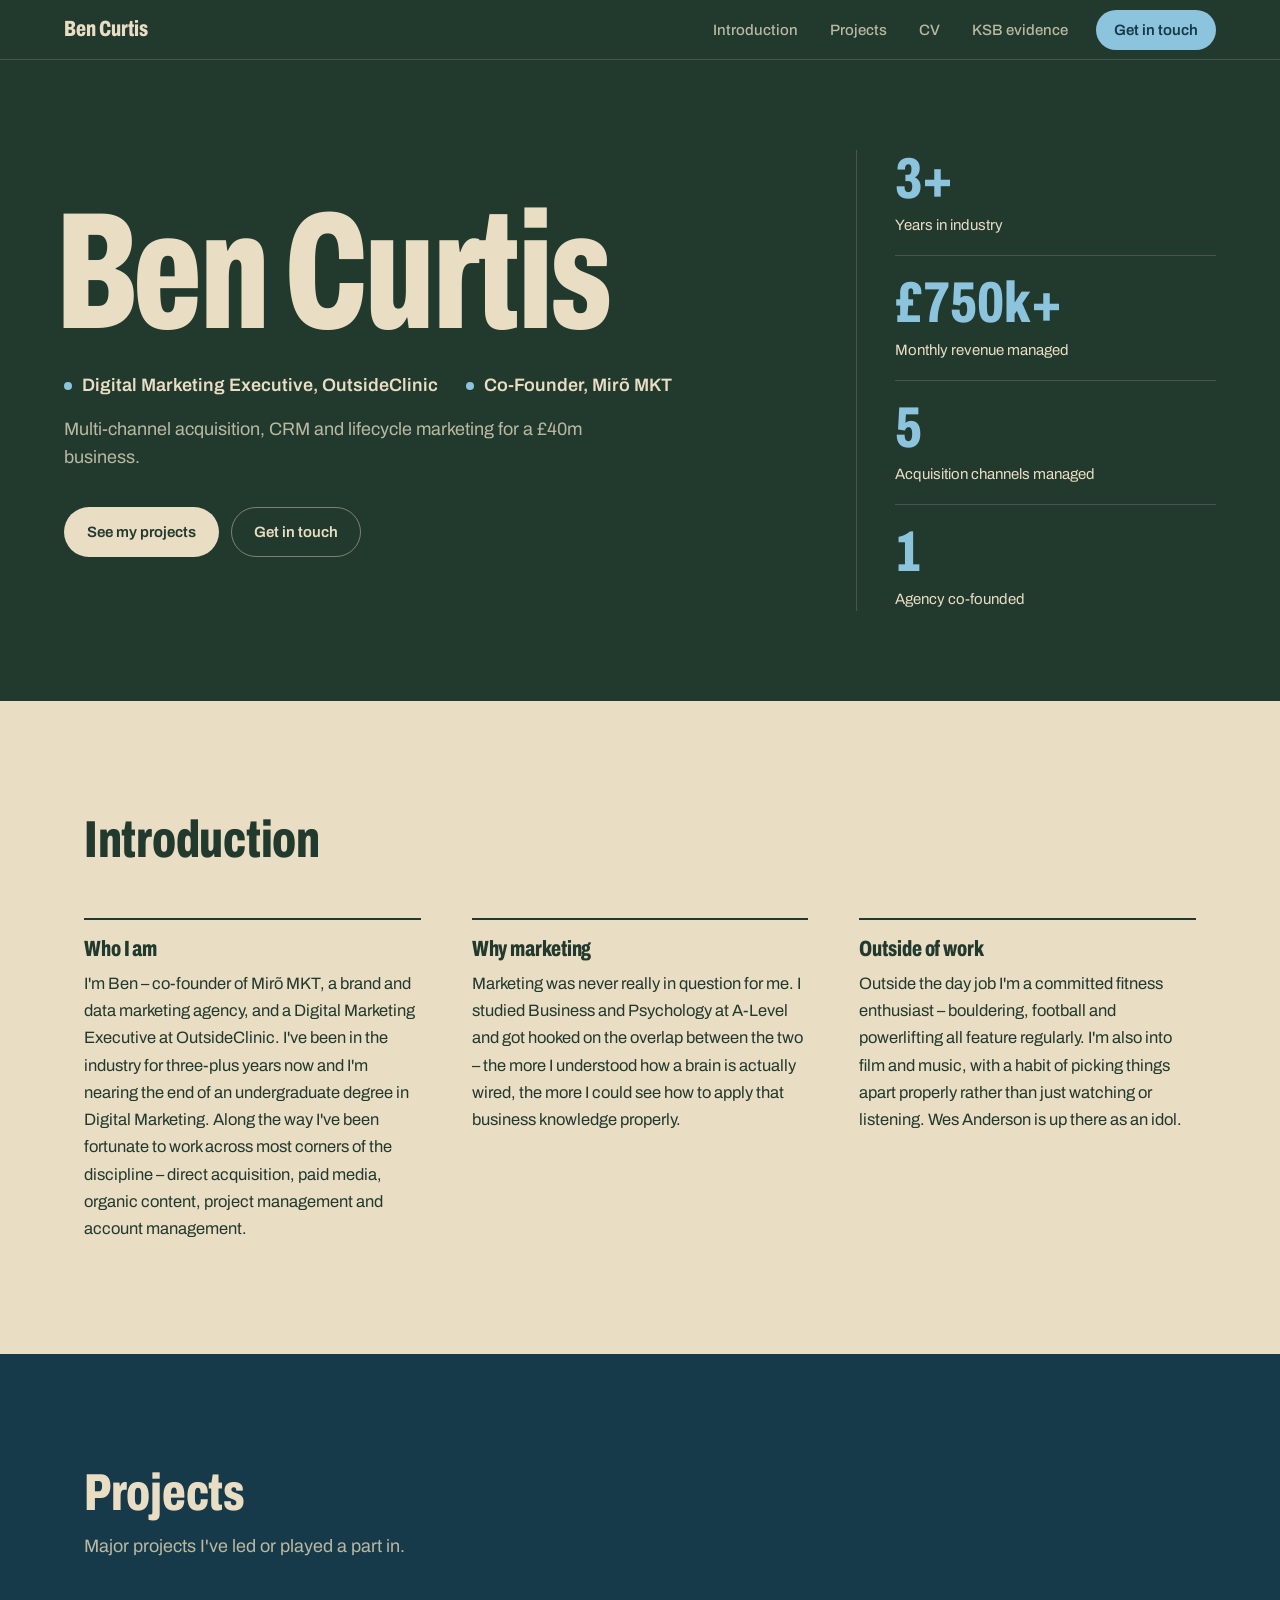
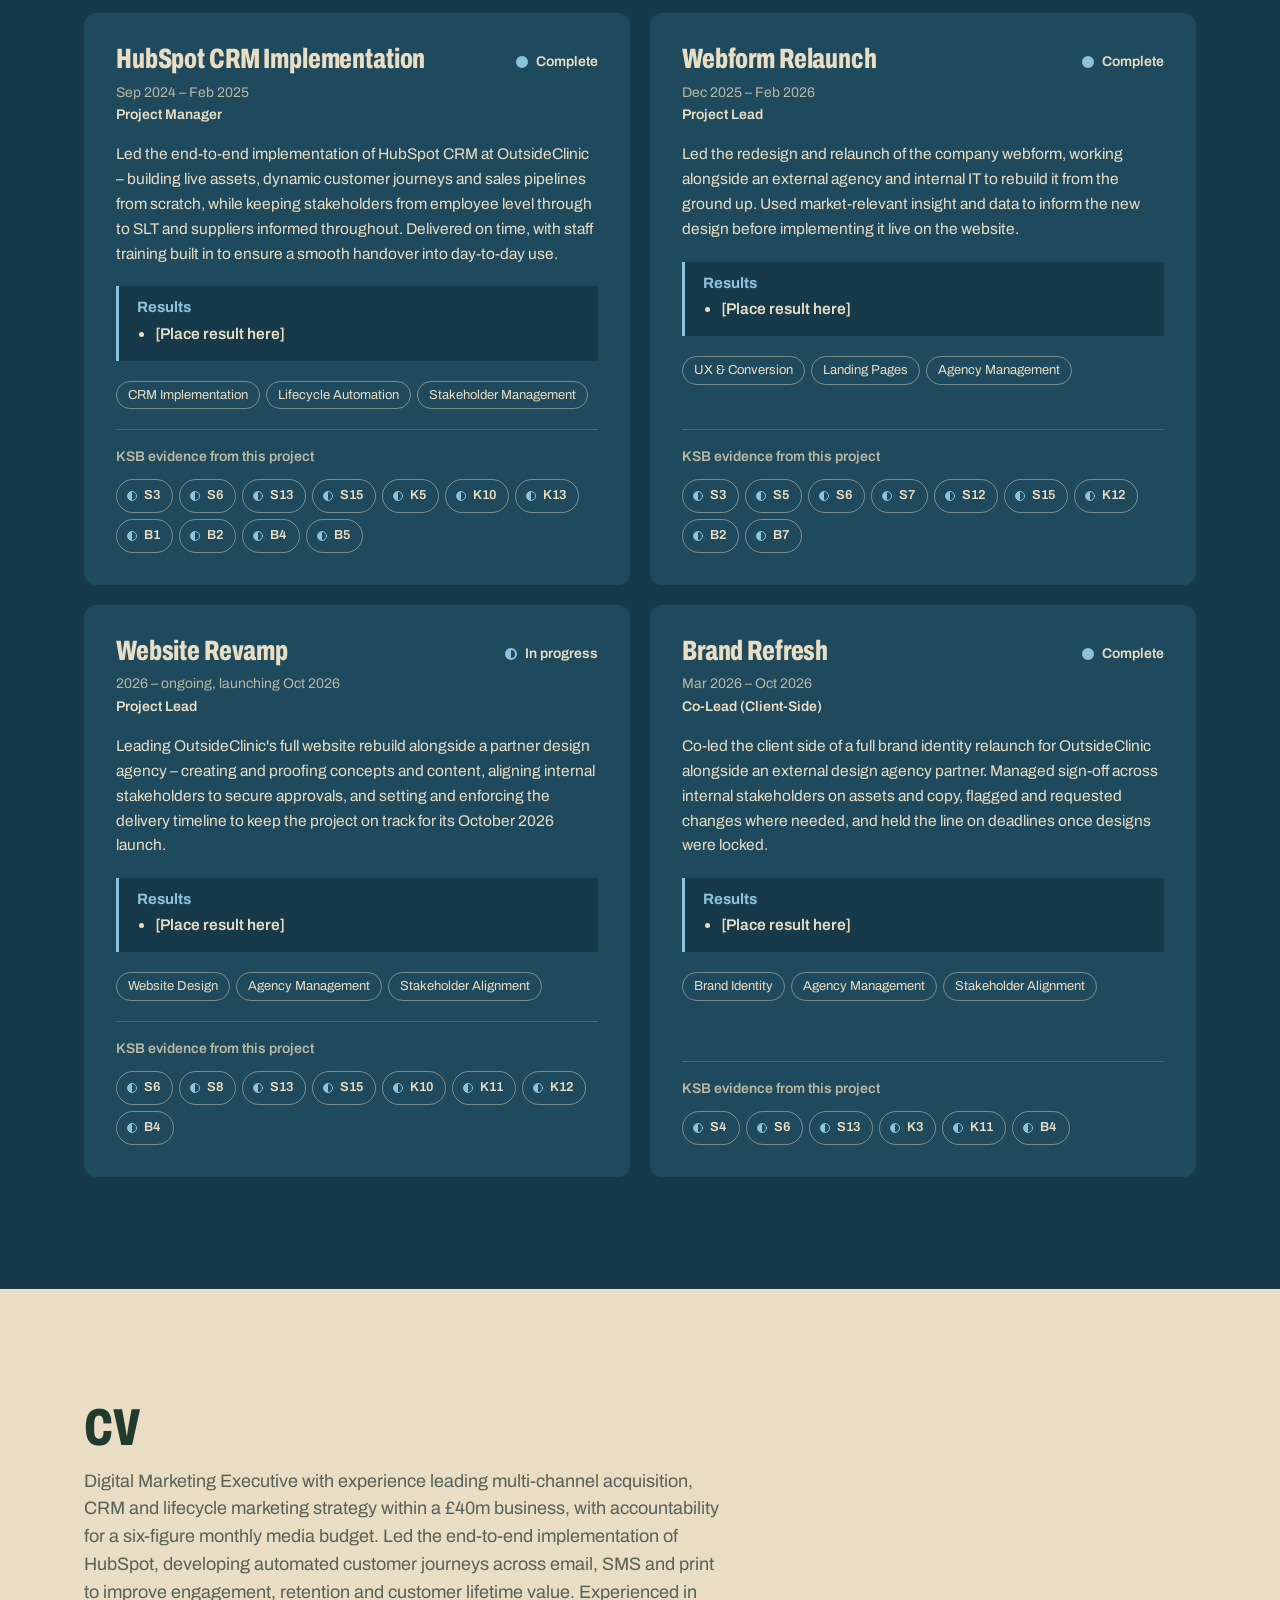
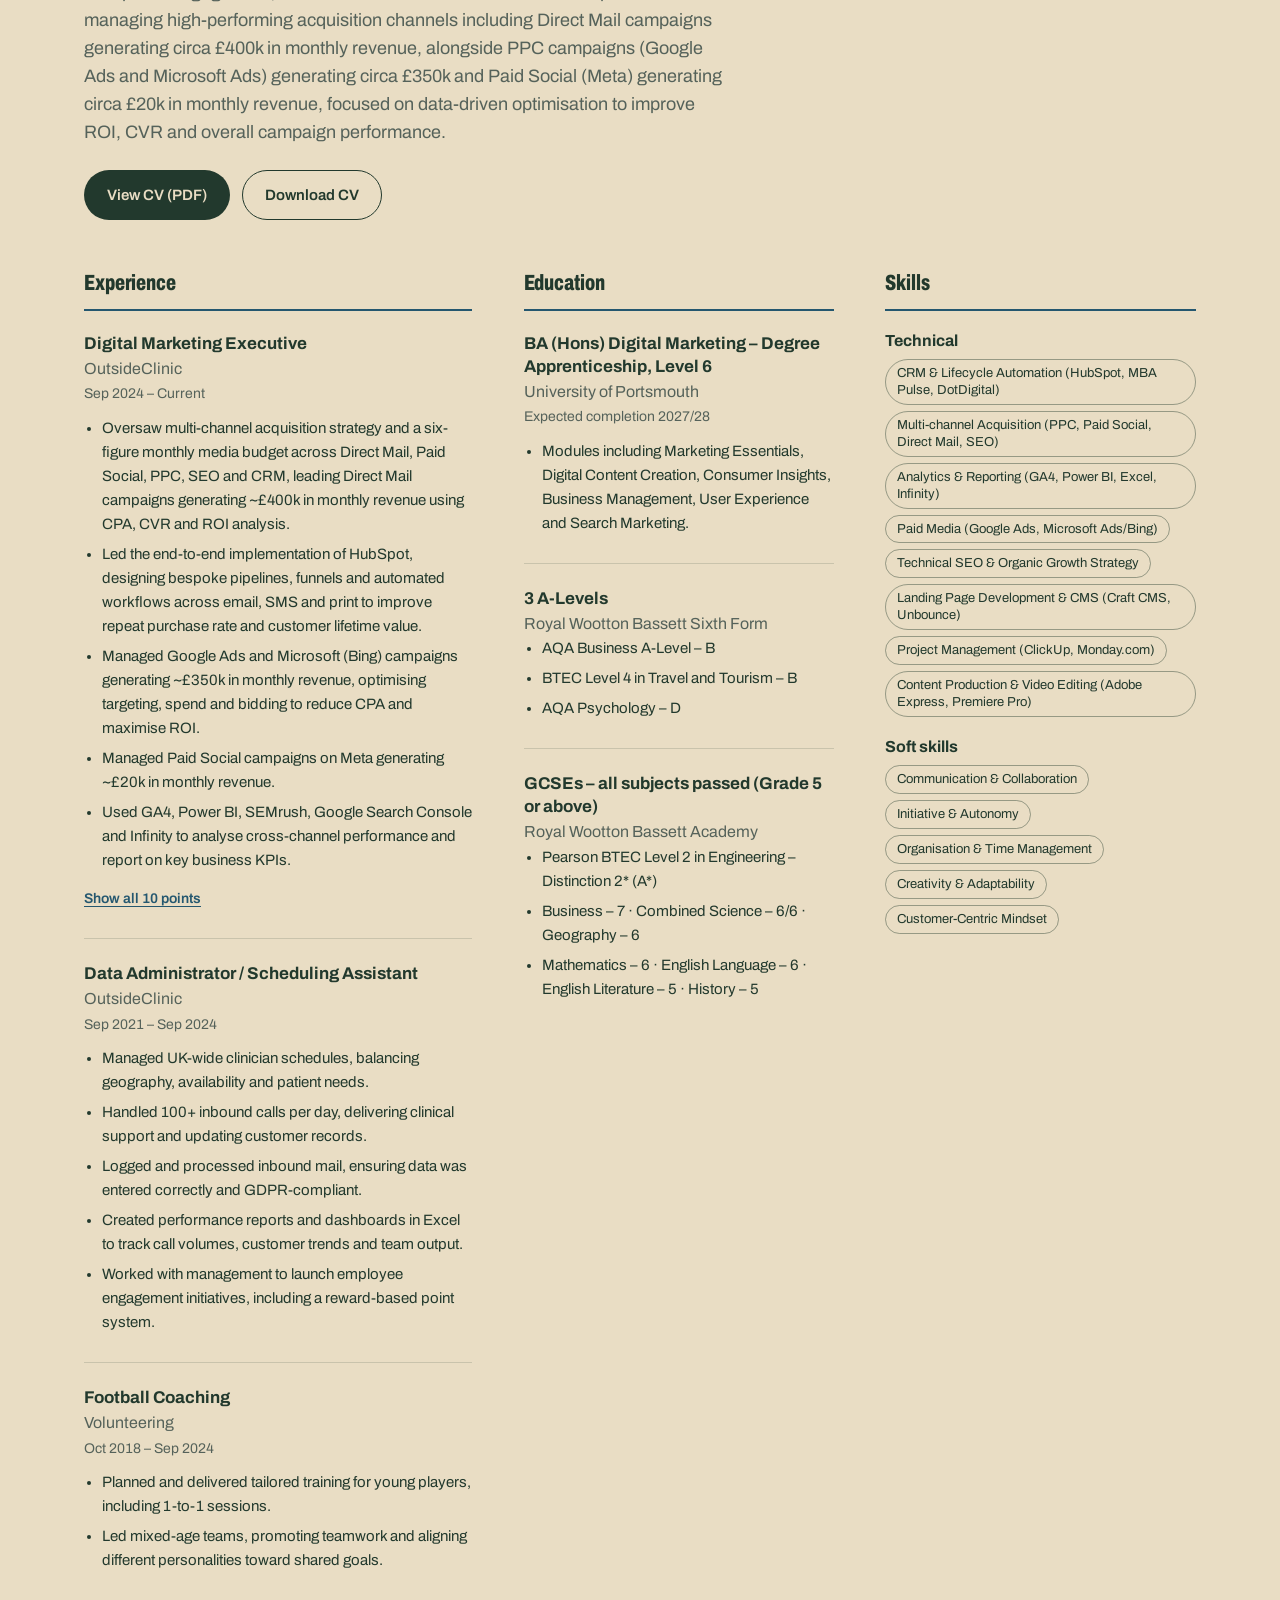
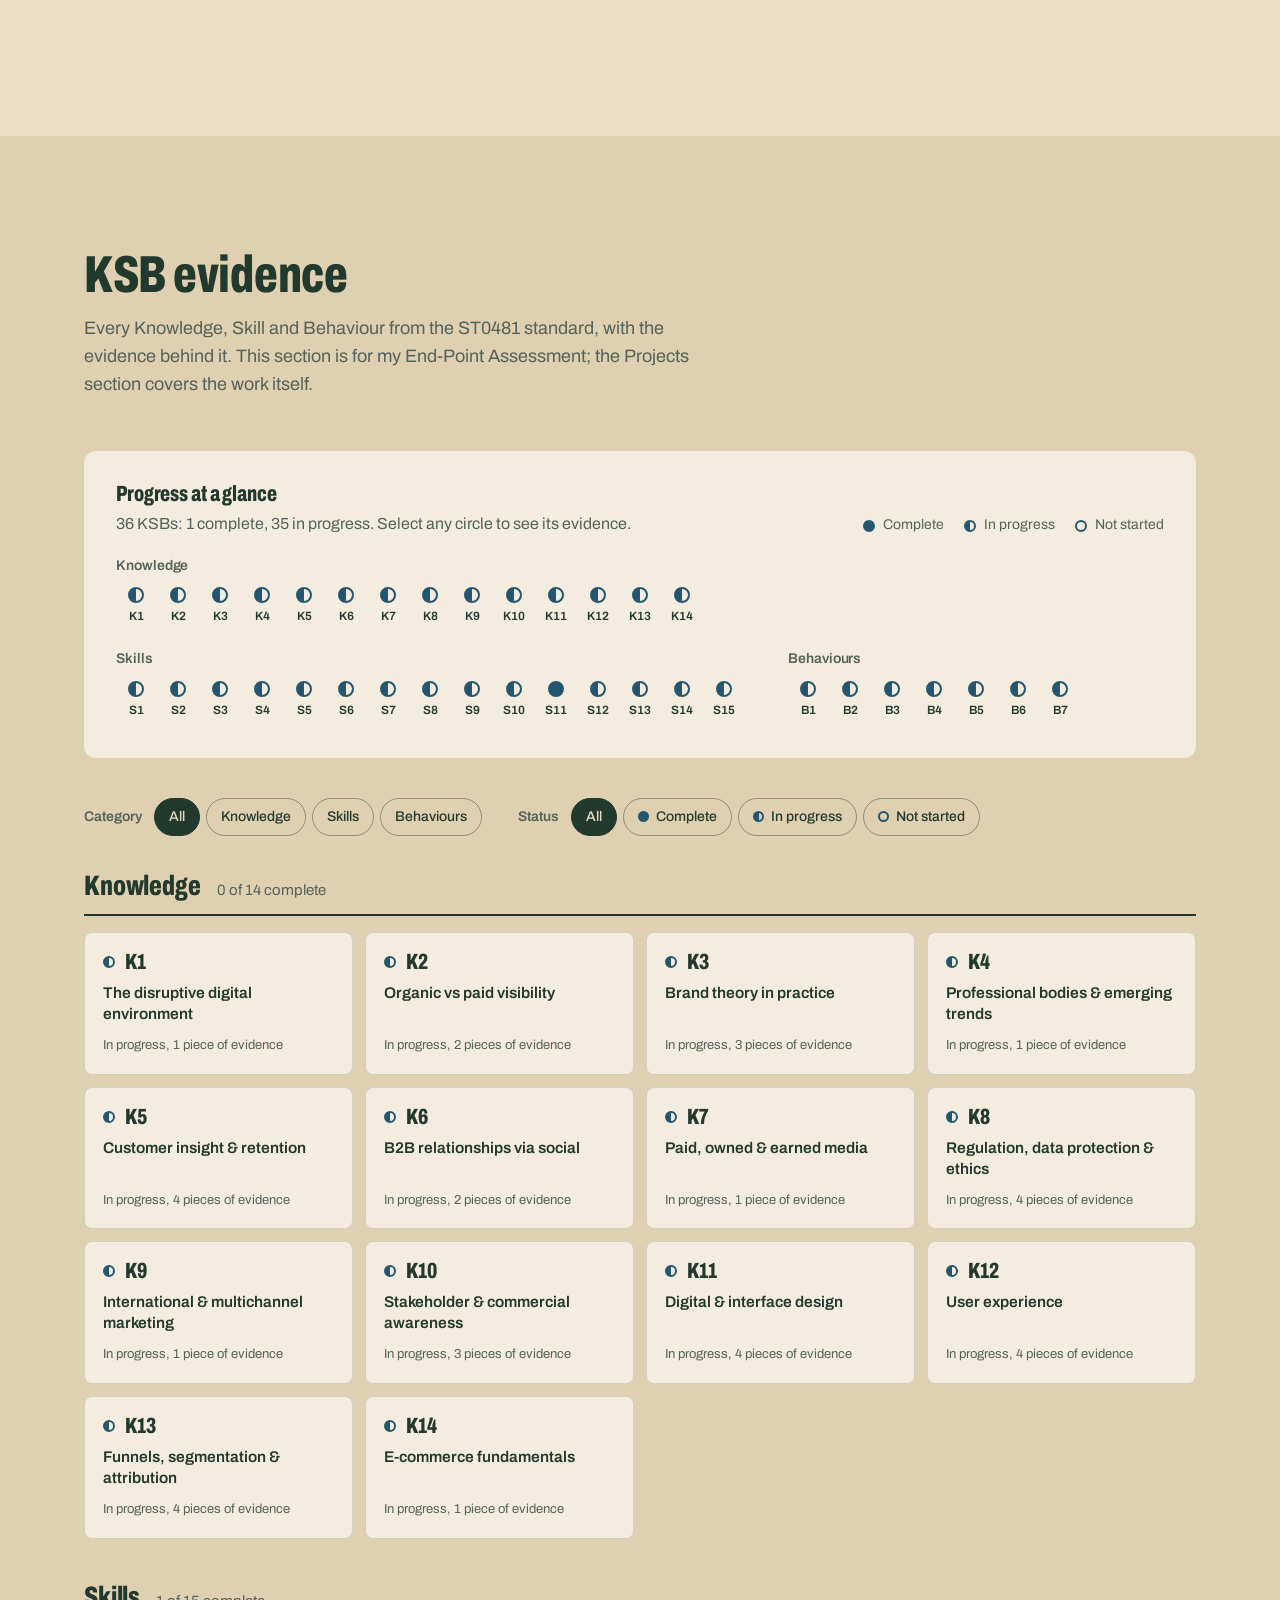
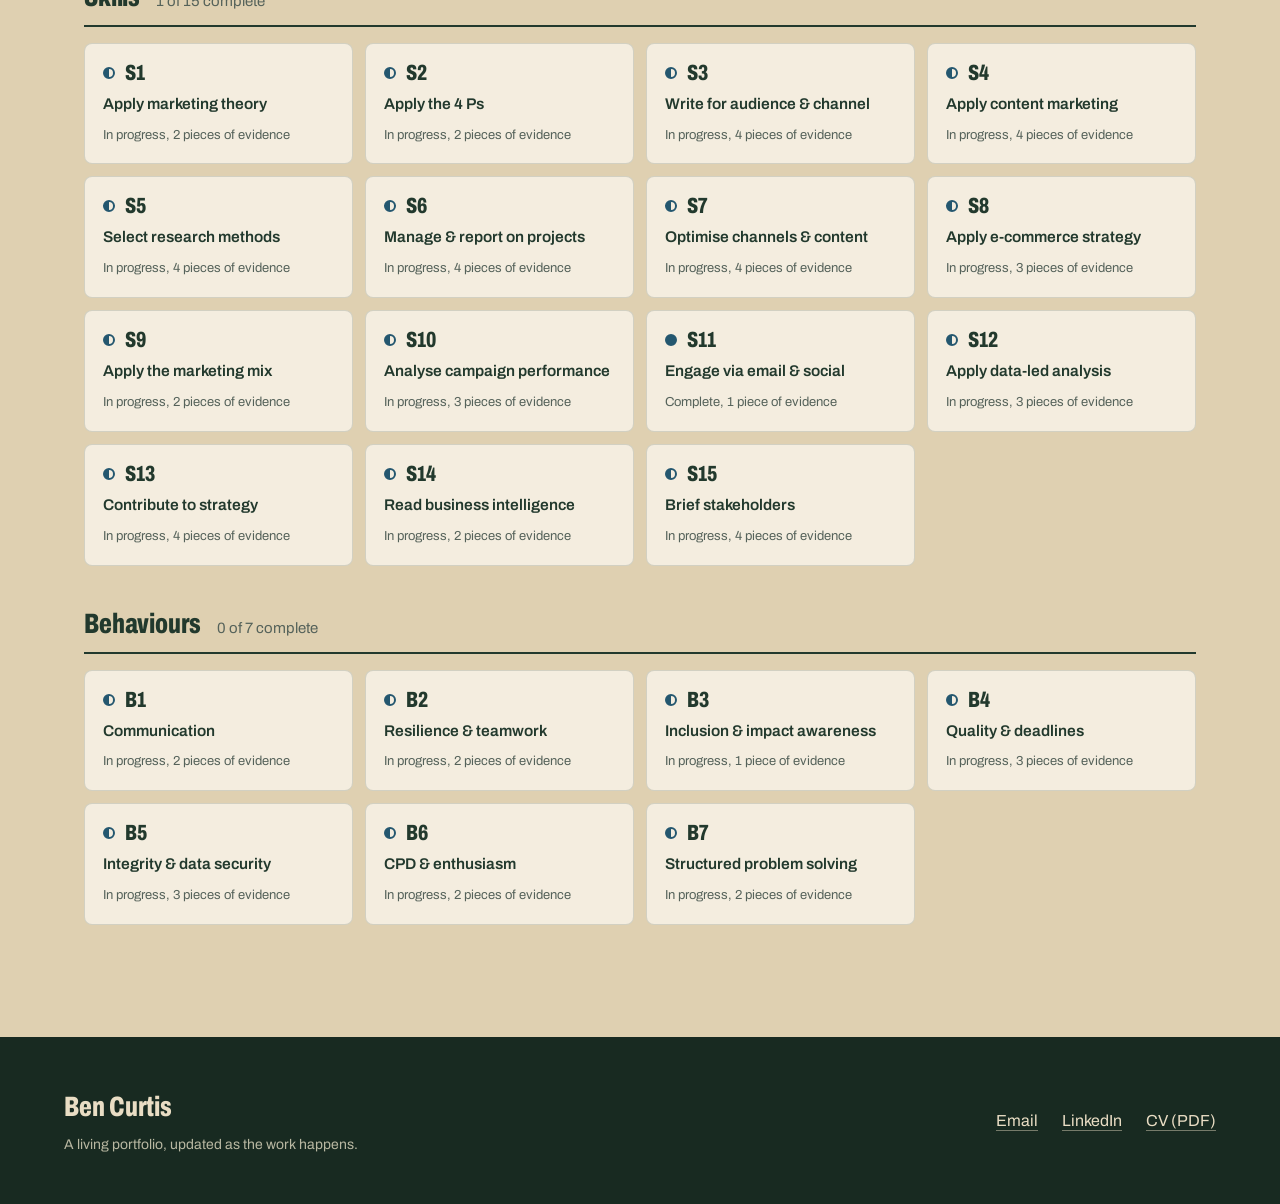
==== index.html @ 40745d15 "Remove profile photo; rebuild hero around the stats - Photo removed from the hero, data.js and the r" ====
<!DOCTYPE html>
<html lang="en">
<head>
<meta charset="UTF-8">
<meta name="viewport" content="width=device-width, initial-scale=1.0">
<title>Ben Curtis – Digital Marketing Executive</title>
<meta name="description" content="Portfolio of Ben Curtis, Digital Marketing Executive at OutsideClinic and co-founder of Mirõ MKT: projects, CV and University KSB evidence.">
<meta name="theme-color" content="#22392D">
<link rel="icon" href="data:image/svg+xml,%3Csvg xmlns='http://www.w3.org/2000/svg' viewBox='0 0 64 64'%3E%3Crect width='64' height='64' rx='14' fill='%2322392D'/%3E%3Ccircle cx='32' cy='32' r='13' fill='%238CC3DD'/%3E%3C/svg%3E">
<!-- Link previews (LinkedIn, Slack, WhatsApp, email). These are read
     without running JavaScript, so they must be written out here.
     If the site moves to a custom domain, update the two URLs below. -->
<meta property="og:type" content="website">
<meta property="og:title" content="Ben Curtis – Digital Marketing Executive">
<meta property="og:description" content="Multi-channel acquisition, CRM and lifecycle marketing. Projects, CV and University KSB evidence.">
<meta property="og:url" content="https://bencurtis-miro.github.io/portfolio/">
<meta property="og:image" content="https://bencurtis-miro.github.io/portfolio/og-image.jpg">
<meta property="og:image:width" content="1200">
<meta property="og:image:height" content="630">
<meta property="og:image:alt" content="Ben Curtis – Digital Marketing Executive. £750k+ monthly revenue managed, 5 channels managed, 1 agency co-founded.">
<meta name="twitter:card" content="summary_large_image">
<link rel="preconnect" href="https://fonts.googleapis.com">
<link rel="preconnect" href="https://fonts.gstatic.com" crossorigin>
<link href="https://fonts.googleapis.com/css2?family=Archivo:ital,wdth,wght@0,62..125,400..800;1,62..125,400..800&display=swap" rel="stylesheet">
<link rel="stylesheet" href="styles.css?v=20261030c">
</head>
<body>

<a class="skip-link" href="#about">Skip to content</a>

<header class="topbar" id="topbar">
  <a class="topbar-name" href="#top" id="topbarName">Ben Curtis</a>
  <button class="nav-toggle" id="navToggle" aria-label="Open menu" aria-expanded="false" aria-controls="siteNav">
    <span></span><span></span>
  </button>
  <nav class="site-nav" id="siteNav" aria-label="Sections">
    <a href="#about" class="nav-link" data-section="about">Introduction</a>
    <a href="#work" class="nav-link" data-section="work">Projects</a>
    <a href="#cv" class="nav-link" data-section="cv">CV</a>
    <a href="#evidence" class="nav-link" data-section="evidence">KSB evidence</a>
    <a href="contact.html" class="nav-cta">Get in touch</a>
  </nav>
</header>

<main id="top">

  <!-- ============ HERO ============ -->
  <section class="cover" id="brief">
    <div class="cover-grid">
      <div class="cover-main">
        <h1 class="cover-name" id="coverName">Ben Curtis</h1>
        <p class="cover-roles" id="coverRoles"></p>
        <p class="cover-headline" id="coverHeadline"></p>
        <div class="cover-actions">
          <a href="#work" class="btn btn-light">See my projects</a>
          <a href="contact.html" class="btn btn-ghost">Get in touch</a>
        </div>
      </div>
      <ul class="stat-list" id="statStrip" aria-label="Career in numbers"></ul>
    </div>
  </section>

  <!-- ============ INTRODUCTION ============ -->
  <section class="section" id="about">
    <div class="section-inner">
      <header class="section-head">
        <h2>Introduction</h2>
      </header>
      <div class="about-copy" id="aboutCopy"></div>
    </div>
  </section>

  <!-- ============ PROJECTS ============ -->
  <section class="section section-lake" id="work">
    <div class="section-inner">
      <header class="section-head">
        <h2>Projects</h2>
        <p class="section-lede">Major projects I've led or played a part in.</p>
      </header>
      <div class="project-grid" id="projectGrid"></div>
    </div>
  </section>

  <!-- ============ CV ============ -->
  <section class="section" id="cv">
    <div class="section-inner">
      <header class="section-head">
        <h2>CV</h2>
        <p class="section-lede" id="cvSummary"></p>
        <div class="cv-actions" id="cvActions" hidden>
          <a href="#" id="cvView" class="btn btn-dark" target="_blank" rel="noopener">View CV (PDF)</a>
          <a href="#" id="cvDownload" class="btn btn-outline" download="Ben-Curtis-CV.pdf">Download CV</a>
        </div>
      </header>

      <div class="cv-grid">
        <div class="cv-block">
          <h3 class="cv-block-title">Experience</h3>
          <div id="cvExperience"></div>
        </div>
        <div class="cv-block">
          <h3 class="cv-block-title">Education</h3>
          <div id="cvEducation"></div>
        </div>
        <div class="cv-block">
          <h3 class="cv-block-title">Skills</h3>
          <h4 class="skill-subhead">Technical</h4>
          <div class="tag-list" id="cvSkillsTechnical"></div>
          <h4 class="skill-subhead">Soft skills</h4>
          <div class="tag-list" id="cvSkillsSoft"></div>
        </div>
      </div>
    </div>
  </section>

  <!-- ============ KSB EVIDENCE ============ -->
  <section class="section section-alt" id="evidence">
    <div class="section-inner">
      <header class="section-head">
        <h2>KSB evidence</h2>
        <p class="section-lede">Every Knowledge, Skill and Behaviour from the ST0481 standard, with the evidence behind it. This section is for my End-Point Assessment; the Projects section covers the work itself.</p>
      </header>

      <div class="circuit" aria-labelledby="circuitHeading">
        <div class="circuit-head">
          <div>
            <h3 class="circuit-title" id="circuitHeading">Progress at a glance</h3>
            <p class="circuit-summary" id="circuitSummary"></p>
          </div>
          <ul class="status-key" aria-label="Key">
            <li><span class="marker is-complete" aria-hidden="true"></span>Complete</li>
            <li><span class="marker is-in-progress" aria-hidden="true"></span>In progress</li>
            <li><span class="marker is-not-started" aria-hidden="true"></span>Not started</li>
          </ul>
        </div>
        <div class="circuit-groups" id="circuitGroups"></div>
      </div>

      <div class="filter-bar" role="group" aria-label="Filter KSBs">
        <div class="filter-group" role="group" aria-labelledby="filterCatLabel">
          <span class="filter-label" id="filterCatLabel">Category</span>
          <button class="chip is-active" data-filter-cat="all" aria-pressed="true">All</button>
          <button class="chip" data-filter-cat="knowledge" aria-pressed="false">Knowledge</button>
          <button class="chip" data-filter-cat="skill" aria-pressed="false">Skills</button>
          <button class="chip" data-filter-cat="behaviour" aria-pressed="false">Behaviours</button>
        </div>
        <div class="filter-group" role="group" aria-labelledby="filterStatusLabel">
          <span class="filter-label" id="filterStatusLabel">Status</span>
          <button class="chip is-active" data-filter-status="all" aria-pressed="true">All</button>
          <button class="chip" data-filter-status="complete" aria-pressed="false"><span class="marker is-complete" aria-hidden="true"></span>Complete</button>
          <button class="chip" data-filter-status="in-progress" aria-pressed="false"><span class="marker is-in-progress" aria-hidden="true"></span>In progress</button>
          <button class="chip" data-filter-status="not-started" aria-pressed="false"><span class="marker is-not-started" aria-hidden="true"></span>Not started</button>
        </div>
      </div>

      <div class="ksb-groups" id="ksbGrid"></div>
    </div>
  </section>

  <footer class="footer">
    <div>
      <p class="footer-name" id="footerName">Ben Curtis</p>
      <p class="footer-sub">A living portfolio, updated as the work happens.</p>
    </div>
    <div class="footer-links" id="footerLinks"></div>
  </footer>

</main>

<!-- ============ KSB DETAIL MODAL ============ -->
<div class="modal-backdrop" id="modalBackdrop" hidden>
  <div class="modal" role="dialog" aria-modal="true" aria-labelledby="modalTitle">
    <button class="modal-close" id="modalClose" aria-label="Close"><svg aria-hidden="true" viewBox="0 0 24 24"><path d="M6 6l12 12M18 6L6 18"/></svg></button>
    <p class="modal-code" id="modalCode"></p>
    <h3 id="modalTitle"></h3>
    <p class="modal-status" id="modalStatus"></p>
    <p class="modal-desc" id="modalDesc"></p>
    <div class="modal-evidence" id="modalEvidence"></div>
  </div>
</div>

<!-- ?v= forces browsers to fetch fresh files after each update; change it whenever the files change -->
<script src="data.js?v=20261030c"></script>
<script src="script.js?v=20261030c"></script>
</body>
</html>
---- styles.css ----
/* ============================================================
   TOKENS – "Fontainebleau"
   Sandstone and pine are the base. Lake blue is the second
   colour: the Projects band, status circles, links and focus.
   ============================================================ */
:root{
  --sand: #E9DDC4;           /* sandstone – page background */
  --sand-card: #F4EDDF;      /* lighter sandstone – cards, modal, form fields */
  --sand-shade: #DFD0B1;     /* shaded sandstone – alternate section */
  --pine: #22392D;           /* pine – text, hero */
  --pine-deep: #182A21;      /* deeper pine – footer */
  --moss: #55625A;           /* secondary text on light backgrounds */
  --lichen: #B9B8A2;         /* secondary text on dark backgrounds */

  --lake: #24576F;           /* lake – accent on light backgrounds */
  --lake-light: #8CC3DD;     /* lake – accent on dark backgrounds */
  --lake-deep: #173A4A;      /* lake – Projects section */
  --lake-card: #1F4A5D;      /* lake – cards on the Projects section */

  --line: rgba(34,57,45,0.16);
  --line-strong: rgba(34,57,45,0.42);
  --line-dark: rgba(233,221,196,0.18);
  --line-dark-strong: rgba(233,221,196,0.45);
  --error: #9B2C1F;

  --font: 'Archivo', 'Arial Narrow', Arial, sans-serif;
  --display: 'wdth' 70;      /* condensed width for headings */

  --step-1: 1.125rem;        /* 18 */
  --step-2: 1.375rem;        /* 22 */
  --step-3: 1.75rem;         /* 28 */
  --step-4: clamp(2.25rem, 4.5vw, 3.25rem);

  --gutter: clamp(20px, 5vw, 64px);
  --topbar-h: 60px;
}

*{ box-sizing: border-box; }
html{ scroll-behavior: smooth; scroll-padding-top: var(--topbar-h); }
@media (prefers-reduced-motion: reduce){
  html{ scroll-behavior: auto; }
  *, *::before, *::after{ animation-duration: 0.001ms !important; animation-delay: 0ms !important; transition-duration: 0.001ms !important; }
}

body{
  margin: 0;
  background: var(--sand);
  color: var(--pine);
  font-family: var(--font);
  font-size: 1rem;
  line-height: 1.6;
  font-variation-settings: 'wdth' 100;
  -webkit-font-smoothing: antialiased;
}

a{ color: inherit; }
h1, h2, h3, h4{ margin: 0; font-weight: 800; font-variation-settings: var(--display); line-height: 1.02; letter-spacing: -0.005em; }
p{ margin: 0; }

:focus-visible{ outline: 3px solid var(--lake); outline-offset: 3px; border-radius: 2px; }
.cover :focus-visible, .section-lake :focus-visible, .footer :focus-visible, .topbar :focus-visible, .contact-hero :focus-visible{ outline-color: var(--lake-light); }

.skip-link{
  position: absolute; left: 12px; top: -60px; z-index: 300;
  background: var(--sand-card); color: var(--pine);
  padding: 10px 16px; border-radius: 6px; font-weight: 600;
}
.skip-link:focus{ top: 12px; }

/* ---------- Status marker ----------
   Shape carries the meaning, so it reads without colour too:
   filled circle = complete, half-filled = in progress, outline = not started. */
.marker{
  --m: var(--lake);
  width: 12px; height: 12px; flex-shrink: 0;
  display: inline-block; vertical-align: middle;
  border-radius: 50%;
  border: 2px solid var(--m);
}
.marker.is-complete{ background: var(--m); }
.marker.is-in-progress{ background: linear-gradient(90deg, var(--m) 50%, transparent 50%); }
.section-lake .marker, .chip.is-active .marker{ --m: var(--lake-light); }

/* ============================================================
   TOP BAR
   ============================================================ */
.topbar{
  position: fixed; top: 0; left: 0; right: 0; z-index: 100;
  height: var(--topbar-h);
  display: flex; align-items: center; justify-content: space-between; gap: 24px;
  padding: 0 var(--gutter);
  background: var(--pine);
  color: var(--sand);
  border-bottom: 1px solid var(--line-dark);
}
.topbar-name{
  text-decoration: none;
  font-weight: 800; font-variation-settings: var(--display);
  font-size: var(--step-2);
}
.site-nav{ display: flex; align-items: center; gap: 4px; }
.nav-link{
  text-decoration: none;
  font-size: 15px; font-weight: 500;
  color: var(--lichen);
  padding: 8px 14px;
  border-radius: 100px;
  transition: color .15s ease, background-color .15s ease;
}
.nav-link:hover{ color: var(--sand); }
.nav-link.is-active{ color: var(--pine); background: var(--sand); }
.nav-cta{
  margin-left: 10px;
  text-decoration: none;
  font-size: 15px; font-weight: 600;
  color: var(--lake-deep);
  background: var(--lake-light);
  padding: 8px 18px;
  border-radius: 100px;
  transition: background-color .15s ease;
}
.nav-cta:hover{ background: #A6D3E8; }
.nav-toggle{ display: none; }

main{ padding-top: var(--topbar-h); }

@media (max-width: 860px){
  .nav-toggle{
    display: flex; flex-direction: column; justify-content: center; gap: 6px;
    width: 44px; height: 44px; margin-right: -10px;
    background: none; border: 0; cursor: pointer; padding: 10px;
  }
  .nav-toggle span{ display: block; height: 2px; background: var(--sand); transition: transform .2s ease; }
  .nav-toggle[aria-expanded="true"] span:first-child{ transform: translateY(4px) rotate(45deg); }
  .nav-toggle[aria-expanded="true"] span:last-child{ transform: translateY(-4px) rotate(-45deg); }
  .site-nav{
    position: fixed; top: var(--topbar-h); left: 0; right: 0;
    flex-direction: column; align-items: stretch; gap: 0;
    padding: 8px var(--gutter) 20px;
    background: var(--pine);
    border-bottom: 1px solid var(--line-dark);
    display: none;
  }
  .site-nav.is-open{ display: flex; }
  .nav-link{ font-size: var(--step-1); padding: 12px 0; border-radius: 0; border-bottom: 1px solid var(--line-dark); }
  .nav-link.is-active{ background: none; color: var(--sand); }
  .nav-cta{ margin: 16px 0 0; text-align: center; padding: 12px 18px; font-size: var(--step-1); }
}

/* ============================================================
   HERO
   ============================================================ */
.cover{
  background: var(--pine);
  color: var(--sand);
  padding: clamp(48px, 7vw, 96px) var(--gutter);
}
.cover-grid{
  max-width: 1240px; margin: 0 auto;
  display: grid;
  grid-template-columns: minmax(0, 1fr) minmax(0, 360px);
  gap: clamp(40px, 7vw, 112px);
  align-items: center;
}
.cover-name{
  font-size: clamp(4.5rem, 13vw, 11.5rem);
  font-variation-settings: 'wdth' 62;
  font-weight: 800;
  line-height: 0.84;
  letter-spacing: -0.015em;
  margin-left: -0.05em;
}
.cover-roles{ display: flex; flex-wrap: wrap; gap: 4px 28px; margin: 28px 0 16px; font-size: var(--step-1); font-weight: 600; }
.cover-roles span{ display: inline-flex; align-items: flex-start; gap: 10px; }
.cover-roles span::before{ content: ""; flex-shrink: 0; width: 8px; height: 8px; margin-top: 0.6em; border-radius: 50%; background: var(--lake-light); }
.cover-headline{ font-size: var(--step-1); color: var(--lichen); max-width: 52ch; line-height: 1.55; margin-bottom: 36px; }
.cover-actions{ display: flex; gap: 12px; flex-wrap: wrap; }

/* Stats sit in their own column on the right, the proof beside the pitch. */
.stat-list{
  list-style: none; margin: 0; padding: 0 0 0 clamp(24px, 3vw, 40px);
  border-left: 1px solid var(--line-dark);
  display: flex; flex-direction: column;
}
.stat{ display: flex; flex-direction: column; padding: 18px 0; border-bottom: 1px solid var(--line-dark); }
.stat:first-child{ padding-top: 0; }
.stat:last-child{ border-bottom: 0; padding-bottom: 0; }
.stat-num{
  font-size: clamp(2.5rem, 4.5vw, 3.75rem);
  font-weight: 800; font-variation-settings: var(--display);
  line-height: 1;
  font-variant-numeric: tabular-nums;
  color: var(--lake-light);
}
.stat-label{ font-size: 15px; color: var(--sand); margin-top: 6px; }

@media (max-width: 900px){
  .cover-grid{ grid-template-columns: 1fr; align-items: start; }
  .stat-list{
    padding: 28px 0 0; border-left: 0; border-top: 1px solid var(--line-dark);
    display: grid; grid-template-columns: repeat(2, minmax(0, 1fr)); gap: 24px 20px;
  }
  .stat, .stat:first-child, .stat:last-child{ padding: 0; border: 0; }
  .stat-num{ font-size: var(--step-4); }
}

/* ---------- Buttons ---------- */
.btn{
  font-family: inherit;
  font-size: 15px; font-weight: 600;
  text-decoration: none;
  display: inline-flex; align-items: center; gap: 8px;
  padding: 12px 22px;
  border-radius: 100px;
  border: 1.5px solid transparent;
  cursor: pointer;
  transition: background-color .15s ease, color .15s ease, border-color .15s ease;
}
.btn-light{ background: var(--sand); color: var(--pine); }
.btn-light:hover{ background: var(--sand-card); }
.btn-ghost{ border-color: var(--line-dark-strong); color: var(--sand); }
.btn-ghost:hover{ border-color: var(--sand); }
.btn-dark{ background: var(--pine); color: var(--sand); }
.btn-dark:hover{ background: var(--pine-deep); }
.btn-outline{ border-color: var(--pine); color: var(--pine); }
.btn-outline:hover{ background: var(--pine); color: var(--sand); }

.tag-list{ display: flex; flex-wrap: wrap; gap: 6px; }
.tag{
  font-size: 13px;
  line-height: 1.3;
  padding: 5px 11px;
  border-radius: 100px;
  border: 1px solid var(--line-strong);
}
.section-lake .tag{ border-color: var(--line-dark-strong); color: var(--sand); }

/* ============================================================
   SECTIONS
   ============================================================ */
.section{ padding: clamp(64px, 9vw, 112px) 0; }
.section-inner{ max-width: 1240px; padding: 0 var(--gutter); margin: 0 auto; }
.section-lake{ background: var(--lake-deep); color: var(--sand); }
.section-alt{ background: var(--sand-shade); }
.section-head{ max-width: 680px; margin-bottom: clamp(32px, 5vw, 52px); }
.section-head h2{ font-size: var(--step-4); }
.section-lede{ color: var(--moss); font-size: var(--step-1); line-height: 1.55; max-width: 64ch; margin-top: 14px; }
.section-lake .section-lede{ color: var(--lichen); }

/* ---------- Introduction ---------- */
.about-copy{ display: grid; grid-template-columns: repeat(3, minmax(0, 1fr)); gap: clamp(28px, 4vw, 56px); }
.about-block{ border-top: 2px solid var(--pine); padding-top: 18px; }
.about-block-heading{ font-size: var(--step-2); margin-bottom: 10px; }
.about-block-text{ font-size: 16.5px; line-height: 1.65; }
@media (max-width: 900px){
  .about-copy{ grid-template-columns: 1fr; max-width: 66ch; }
}

/* ---------- Projects ---------- */
.project-grid{ display: grid; grid-template-columns: repeat(2, minmax(0, 1fr)); gap: 20px; }
.project-card{
  display: flex; flex-direction: column;
  background: var(--lake-card);
  border-radius: 12px;
  padding: clamp(22px, 3vw, 32px);
}
.project-top{ display: flex; justify-content: space-between; align-items: flex-start; gap: 16px; margin-bottom: 16px; }
.project-title{ font-size: var(--step-3); margin-bottom: 8px; }
.project-period{ font-size: 14px; color: var(--lichen); }
.project-role{ color: var(--sand); font-weight: 600; }
.project-status{ display: inline-flex; align-items: center; gap: 8px; font-size: 14px; font-weight: 600; white-space: nowrap; padding-top: 6px; }
.project-summary{ font-size: 15.5px; line-height: 1.6; margin-bottom: 20px; max-width: 62ch; }
.project-results{
  background: var(--lake-deep);
  border-left: 3px solid var(--lake-light);
  padding: 14px 18px;
  margin-bottom: 20px;
}
.project-results-title{ font-size: 15px; font-variation-settings: 'wdth' 100; font-weight: 700; color: var(--lake-light); margin-bottom: 6px; }
.project-results ul{ margin: 0; padding-left: 18px; }
.project-results li{ font-size: 15.5px; font-weight: 600; }
.project-results li + li{ margin-top: 4px; }
.project-tags{ margin-bottom: 20px; }
.project-ksbs{ margin-top: auto; padding-top: 16px; border-top: 1px solid var(--line-dark); }
.project-ksbs-label{ font-size: 14px; font-weight: 600; color: var(--lichen); margin-bottom: 10px; }
.project-ksb-list{ display: flex; flex-wrap: wrap; gap: 6px; }
.project-ksb{
  font: inherit; font-size: 13px; font-weight: 600;
  display: inline-flex; align-items: center; gap: 7px;
  min-height: 34px; padding: 4px 12px 4px 10px;
  border-radius: 100px;
  border: 1px solid var(--line-dark-strong);
  background: none; color: var(--sand);
  cursor: pointer;
}
.project-ksb .marker{ width: 10px; height: 10px; border-width: 1.5px; }
.project-ksb:hover{ border-color: var(--sand); }

@media (max-width: 860px){
  .project-grid{ grid-template-columns: 1fr; }
}
@media (max-width: 480px){
  .project-top{ flex-direction: column-reverse; gap: 8px; }
  .project-status{ padding-top: 0; }
}

/* ---------- CV ---------- */
.cv-actions{ display: flex; flex-wrap: wrap; gap: 12px; margin-top: 24px; }
.cv-grid{ display: grid; grid-template-columns: 1.25fr 1fr 1fr; gap: clamp(32px, 4vw, 56px); }
.cv-block-title{ font-size: var(--step-2); padding-bottom: 14px; margin-bottom: 22px; border-bottom: 2px solid var(--lake); }
.cv-entry{ margin-bottom: 24px; padding-bottom: 22px; border-bottom: 1px solid var(--line); }
.cv-entry:last-child{ border-bottom: 0; }
.cv-role{ font-weight: 700; font-size: 17px; line-height: 1.35; }
.cv-org{ color: var(--moss); }
.cv-period{ font-size: 14px; color: var(--moss); font-variant-numeric: tabular-nums; margin: 2px 0 10px; }
.cv-points{ margin: 0; padding-left: 18px; font-size: 15px; }
.cv-points li{ margin-bottom: 6px; }
.cv-more{
  font: inherit; font-size: 14px; font-weight: 600;
  color: var(--lake);
  background: none; border: 0; padding: 6px 0; margin-top: 4px;
  cursor: pointer;
  text-decoration: underline; text-underline-offset: 3px;
}
.cv-more:hover{ text-decoration-thickness: 2px; }
.skill-subhead{ font-size: 1rem; font-variation-settings: 'wdth' 100; font-weight: 700; margin: 22px 0 10px; }
.skill-subhead:first-of-type{ margin-top: 0; }

@media (max-width: 960px){ .cv-grid{ grid-template-columns: 1fr; } }

/* ---------- KSB evidence ---------- */
.circuit{
  background: var(--sand-card);
  border-radius: 12px;
  padding: clamp(20px, 3vw, 32px);
  margin-bottom: 40px;
}
.circuit-head{ display: flex; justify-content: space-between; align-items: flex-end; flex-wrap: wrap; gap: 16px 32px; margin-bottom: 22px; }
.circuit-title{ font-size: var(--step-2); }
.circuit-summary{ color: var(--moss); margin-top: 6px; }
.status-key{ list-style: none; margin: 0; padding: 0; display: flex; flex-wrap: wrap; gap: 8px 20px; font-size: 14px; color: var(--moss); }
.status-key li{ display: flex; align-items: center; gap: 8px; }

.circuit-groups{ display: flex; flex-wrap: wrap; gap: 20px 44px; }
.circuit-group-title{ font-size: 14px; font-weight: 600; color: var(--moss); margin-bottom: 6px; font-variation-settings: 'wdth' 100; }
.circuit-row{ list-style: none; margin: 0; padding: 0; display: flex; flex-wrap: wrap; gap: 2px; }
.circuit-stop{
  appearance: none; background: none; border: 0; cursor: pointer;
  color: var(--pine);
  font: inherit;
  display: flex; flex-direction: column; align-items: center; gap: 4px;
  width: 40px; padding: 8px 0 6px;
  border-radius: 6px;
  transition: background-color .15s ease;
}
.circuit-stop:hover{ background: var(--sand); }
.circuit-stop .marker{ width: 16px; height: 16px; }
.circuit-code{ font-size: 12px; font-weight: 600; font-variant-numeric: tabular-nums; }

/* The one orchestrated moment: the circles fill in, one by one, when the panel scrolls into view. */
@keyframes fill-in{
  from{ opacity: 0; transform: scale(0.3); }
  to{ opacity: 1; transform: none; }
}
.is-waiting .circuit-stop .marker{ opacity: 0; }
.js-paint .circuit-stop .marker{
  animation: fill-in .4s cubic-bezier(.2,.7,.2,1) both;
  animation-delay: calc(var(--i) * 24ms);
}
@media (max-width: 560px){
  .circuit-stop{ width: 36px; }
}

.filter-bar{ display: flex; flex-wrap: wrap; gap: 16px 36px; margin-bottom: 36px; }
.filter-group{ display: flex; align-items: center; gap: 6px; flex-wrap: wrap; }
.filter-label{ font-size: 14px; font-weight: 600; color: var(--moss); margin-right: 6px; }
.chip{
  font: inherit; font-size: 14px; font-weight: 500;
  display: inline-flex; align-items: center; gap: 7px;
  background: transparent;
  border: 1px solid var(--line-strong);
  color: var(--pine);
  padding: 7px 14px;
  border-radius: 100px;
  cursor: pointer;
  transition: background-color .12s ease, color .12s ease, border-color .12s ease;
}
.chip .marker{ width: 11px; height: 11px; }
.chip:hover{ border-color: var(--pine); }
.chip.is-active{ background: var(--pine); color: var(--sand); border-color: var(--pine); }

.ksb-group + .ksb-group{ margin-top: 44px; }
.ksb-group-head{ display: flex; align-items: baseline; gap: 16px; flex-wrap: wrap; padding-bottom: 12px; margin-bottom: 16px; border-bottom: 2px solid var(--pine); }
.ksb-group-title{ font-size: var(--step-3); }
.ksb-group-count{ color: var(--moss); font-size: 15px; }
.ksb-grid{ display: grid; grid-template-columns: repeat(auto-fill, minmax(250px, 1fr)); gap: 12px; }
.ksb-card{
  font: inherit; text-align: left; color: inherit;
  display: flex; flex-direction: column; gap: 10px;
  padding: 18px;
  background: var(--sand-card);
  border: 1px solid var(--line);
  border-radius: 8px;
  cursor: pointer;
  transition: border-color .12s ease;
}
.ksb-card:hover{ border-color: var(--pine); }
.ksb-top{ display: flex; align-items: center; gap: 10px; }
.ksb-code{ font-size: var(--step-2); font-weight: 800; font-variation-settings: var(--display); line-height: 1; }
.ksb-title{ font-size: 15.5px; font-weight: 600; line-height: 1.35; }
.ksb-meta{ font-size: 13px; color: var(--moss); margin-top: auto; }
.ksb-empty{ color: var(--moss); }

@media (max-width: 560px){
  .ksb-grid{ grid-template-columns: repeat(2, minmax(0, 1fr)); gap: 8px; }
  .ksb-card{ padding: 14px; gap: 8px; }
  .ksb-title{ font-size: 14px; }
}

/* ---------- Footer ---------- */
.footer{
  background: var(--pine-deep); color: var(--sand);
  padding: 48px var(--gutter);
  display: flex; justify-content: space-between; align-items: center; flex-wrap: wrap; gap: 20px;
}
.footer-name{ font-size: var(--step-3); font-weight: 800; font-variation-settings: var(--display); }
.footer-sub{ color: var(--lichen); font-size: 14px; margin-top: 4px; }
.footer-links{ display: flex; flex-wrap: wrap; gap: 4px 24px; }
.footer-links a{ color: var(--sand); text-underline-offset: 4px; text-decoration-color: var(--line-dark-strong); padding: 10px 0; display: inline-block; }
.footer-links a:hover{ text-decoration-color: var(--sand); }

/* ============================================================
   MODAL
   ============================================================ */
.modal-backdrop{
  position: fixed; inset: 0; z-index: 200;
  background: rgba(24,42,33,0.72);
  display: flex; align-items: center; justify-content: center;
  padding: 24px;
}
.modal{
  position: relative;
  width: 100%; max-width: 580px; max-height: 84vh; overflow-y: auto;
  background: var(--sand-card);
  border-radius: 12px;
  padding: 36px;
  animation: modal-in .2s ease-out;
}
@keyframes modal-in{ from{ opacity: 0; transform: translateY(8px); } to{ opacity: 1; transform: none; } }
.modal-close{
  position: absolute; top: 14px; right: 14px;
  width: 40px; height: 40px; border-radius: 50%;
  background: none; border: 0; cursor: pointer; color: var(--pine);
  display: flex; align-items: center; justify-content: center;
}
.modal-close:hover{ background: var(--sand); }
.modal-close svg{ width: 20px; height: 20px; fill: none; stroke: currentColor; stroke-width: 2; stroke-linecap: round; }
.modal-code{ display: flex; align-items: baseline; gap: 10px; margin-bottom: 8px; }
.modal-code-id{ font-size: var(--step-3); font-weight: 800; font-variation-settings: var(--display); line-height: 1; }
.modal-code-cat{ font-size: 14px; color: var(--moss); }
.modal h3{ font-size: var(--step-3); padding-right: 32px; margin-bottom: 12px; }
.modal-status{ display: flex; align-items: center; gap: 8px; font-size: 15px; font-weight: 600; margin-bottom: 16px; }
.modal-desc{ font-size: 16px; line-height: 1.6; margin-bottom: 22px; }
.modal-evidence{ border-top: 1px solid var(--line); padding-top: 18px; }
.modal-evidence-empty{ color: var(--moss); }

.ev-track{ display: flex; align-items: flex-start; overflow-x: auto; scroll-snap-type: x mandatory; scroll-behavior: smooth; scrollbar-width: none; overscroll-behavior-x: contain; }
.ev-track::-webkit-scrollbar{ display: none; }
.evidence-item{ flex: 0 0 100%; min-width: 0; scroll-snap-align: start; scroll-snap-stop: always; }
.ev-nav{ display: flex; align-items: center; gap: 8px; margin-bottom: 14px; }
.ev-count{ font-size: 14px; font-weight: 600; color: var(--moss); margin-right: auto; order: -1; white-space: nowrap; font-variant-numeric: tabular-nums; }
.ev-count::before{ content: "Evidence "; }
.ev-dots{ display: flex; }
.ev-dot{ width: 24px; height: 32px; padding: 0; border: 0; background: none; cursor: pointer; display: flex; align-items: center; justify-content: center; }
.ev-dot::before{ content: ""; width: 7px; height: 7px; border-radius: 100px; background: var(--line-strong); transition: width .2s ease, background-color .2s ease; }
.ev-dot.is-active::before{ width: 18px; background: var(--lake); }
.ev-btn{
  flex-shrink: 0;
  width: 38px; height: 38px; border-radius: 50%;
  border: 1px solid var(--line-strong); background: none; color: var(--pine);
  cursor: pointer;
  display: flex; align-items: center; justify-content: center;
}
.ev-btn svg{ width: 18px; height: 18px; fill: none; stroke: currentColor; stroke-width: 2; stroke-linecap: round; stroke-linejoin: round; }
.ev-btn:hover:not(:disabled){ border-color: var(--pine); }
.ev-btn:disabled{ opacity: .3; cursor: default; }

.evidence-meta{ display: flex; flex-wrap: wrap; align-items: baseline; gap: 2px 12px; margin-bottom: 10px; }
.evidence-date{ font-size: 14px; color: var(--moss); font-variant-numeric: tabular-nums; }
.evidence-project, .evidence-source{ font-size: 15px; font-weight: 600; }
.evidence-project{ color: var(--lake); text-underline-offset: 3px; }
.evidence-text{
  white-space: pre-line;
  font-size: 15px; line-height: 1.6;
  margin: 0 0 14px;
  padding: 12px 16px;
  background: var(--sand);
  border-left: 3px solid var(--lake);
}
.evidence-images{ display: grid; gap: 12px; }
.evidence-images.is-multi{ grid-template-columns: repeat(auto-fill, minmax(150px, 1fr)); }
.evidence-figure{ margin: 0; }
.evidence-image-link{ display: block; }
.evidence-image{ width: 100%; max-width: 260px; display: block; border-radius: 6px; border: 1px solid var(--line); transition: opacity .15s ease; }
.evidence-images.is-multi .evidence-image{ max-width: none; aspect-ratio: 4 / 3; object-fit: contain; background: var(--sand); }
.evidence-image-link:hover .evidence-image{ opacity: .85; }
.evidence-caption{ font-size: 13px; color: var(--moss); margin-top: 6px; }

@media (max-width: 480px){
  .modal-backdrop{ padding: 12px; }
  .modal{ padding: 28px 20px; max-height: 88vh; }
  .ev-count::before{ content: none; }
  .ev-dot{ width: 20px; }
}

/* ============================================================
   CONTACT PAGE
   ============================================================ */
.contact-hero{
  background: var(--pine); color: var(--sand);
  padding: clamp(48px, 7vw, 88px) var(--gutter) clamp(40px, 5vw, 64px);
}
.contact-hero-inner{ max-width: 1000px; margin: 0 auto; }
.contact-back{ display: inline-block; color: var(--lichen); font-size: 15px; margin-bottom: 28px; text-underline-offset: 3px; }
.contact-back:hover{ color: var(--sand); }
.contact-title{ font-size: clamp(3rem, 8vw, 6rem); font-variation-settings: 'wdth' 62; line-height: 0.9; }
.contact-intro{ font-size: var(--step-1); color: var(--lichen); max-width: 52ch; margin-top: 18px; }

.contact-body{
  max-width: 1000px; margin: 0 auto;
  padding: clamp(40px, 6vw, 72px) var(--gutter);
  display: grid; grid-template-columns: minmax(0, 1.6fr) minmax(0, 1fr);
  gap: clamp(32px, 6vw, 80px);
  box-sizing: content-box;
}
.contact-form{ display: flex; flex-direction: column; gap: 22px; }
.field{ display: flex; flex-direction: column; gap: 6px; }
.field label{ font-weight: 600; font-size: 15px; }
.field-hint{ font-weight: 400; color: var(--moss); }
.field input, .field textarea{
  font: inherit; font-size: 16px; color: var(--pine);
  background: var(--sand-card);
  border: 1.5px solid var(--line-strong);
  border-radius: 8px;
  padding: 12px 14px;
  width: 100%;
}
.field textarea{ min-height: 150px; resize: vertical; line-height: 1.55; }
.field input:hover, .field textarea:hover{ border-color: var(--pine); }
.field input:focus-visible, .field textarea:focus-visible{ outline: 3px solid var(--lake); outline-offset: 1px; border-color: var(--lake); }
.field input[aria-invalid="true"]{ border-color: var(--error); }
.field-error{ color: var(--error); font-size: 14px; font-weight: 600; }
.topic-options{ display: flex; flex-wrap: wrap; gap: 8px; border: 0; padding: 0; margin: 0; }
.topic-options legend{ font-weight: 600; font-size: 15px; margin-bottom: 8px; padding: 0; }
.topic-options label{ position: relative; font-weight: 500; }
.topic-options input{ position: absolute; opacity: 0; width: 1px; height: 1px; }
.topic-options label span{
  display: inline-block;
  padding: 8px 16px; border-radius: 100px;
  border: 1px solid var(--line-strong);
  cursor: pointer;
  transition: background-color .12s ease, color .12s ease, border-color .12s ease;
}
.topic-options label span:hover{ border-color: var(--pine); }
.topic-options input:checked + span{ background: var(--pine); color: var(--sand); border-color: var(--pine); }
.topic-options input:focus-visible + span{ outline: 3px solid var(--lake); outline-offset: 2px; }
.form-actions{ display: flex; align-items: center; gap: 16px; flex-wrap: wrap; }
.form-note{ color: var(--moss); font-size: 14px; }
.form-status{ padding: 18px 20px; border-radius: 8px; background: var(--sand-card); border-left: 3px solid var(--lake); }
.form-status h2{ font-size: var(--step-2); margin-bottom: 6px; }
.form-status.is-error{ border-left-color: var(--error); }

.contact-aside{ border-top: 2px solid var(--pine); padding-top: 18px; align-self: start; }
.contact-aside h2{ font-size: var(--step-2); margin-bottom: 8px; }
.contact-aside ul{ list-style: none; margin: 0; padding: 0; }
.contact-aside li{ padding: 12px 0; border-bottom: 1px solid var(--line); }
.contact-aside li span{ display: block; font-size: 14px; color: var(--moss); }
.contact-aside a{ color: var(--lake); font-weight: 600; text-underline-offset: 3px; word-break: break-word; }

@media (max-width: 760px){
  .contact-body{ grid-template-columns: 1fr; }
}

/* ============================================================
   UTILITIES
   ============================================================ */
/* Respect the `hidden` attribute even on elements styled with display:flex. */
[hidden]{ display: none !important; }
.sr-only{ position: absolute; width: 1px; height: 1px; padding: 0; margin: -1px; overflow: hidden; clip: rect(0,0,0,0); white-space: nowrap; border: 0; }

@media (pointer: coarse){
  .chip{ padding: 10px 14px; }
}
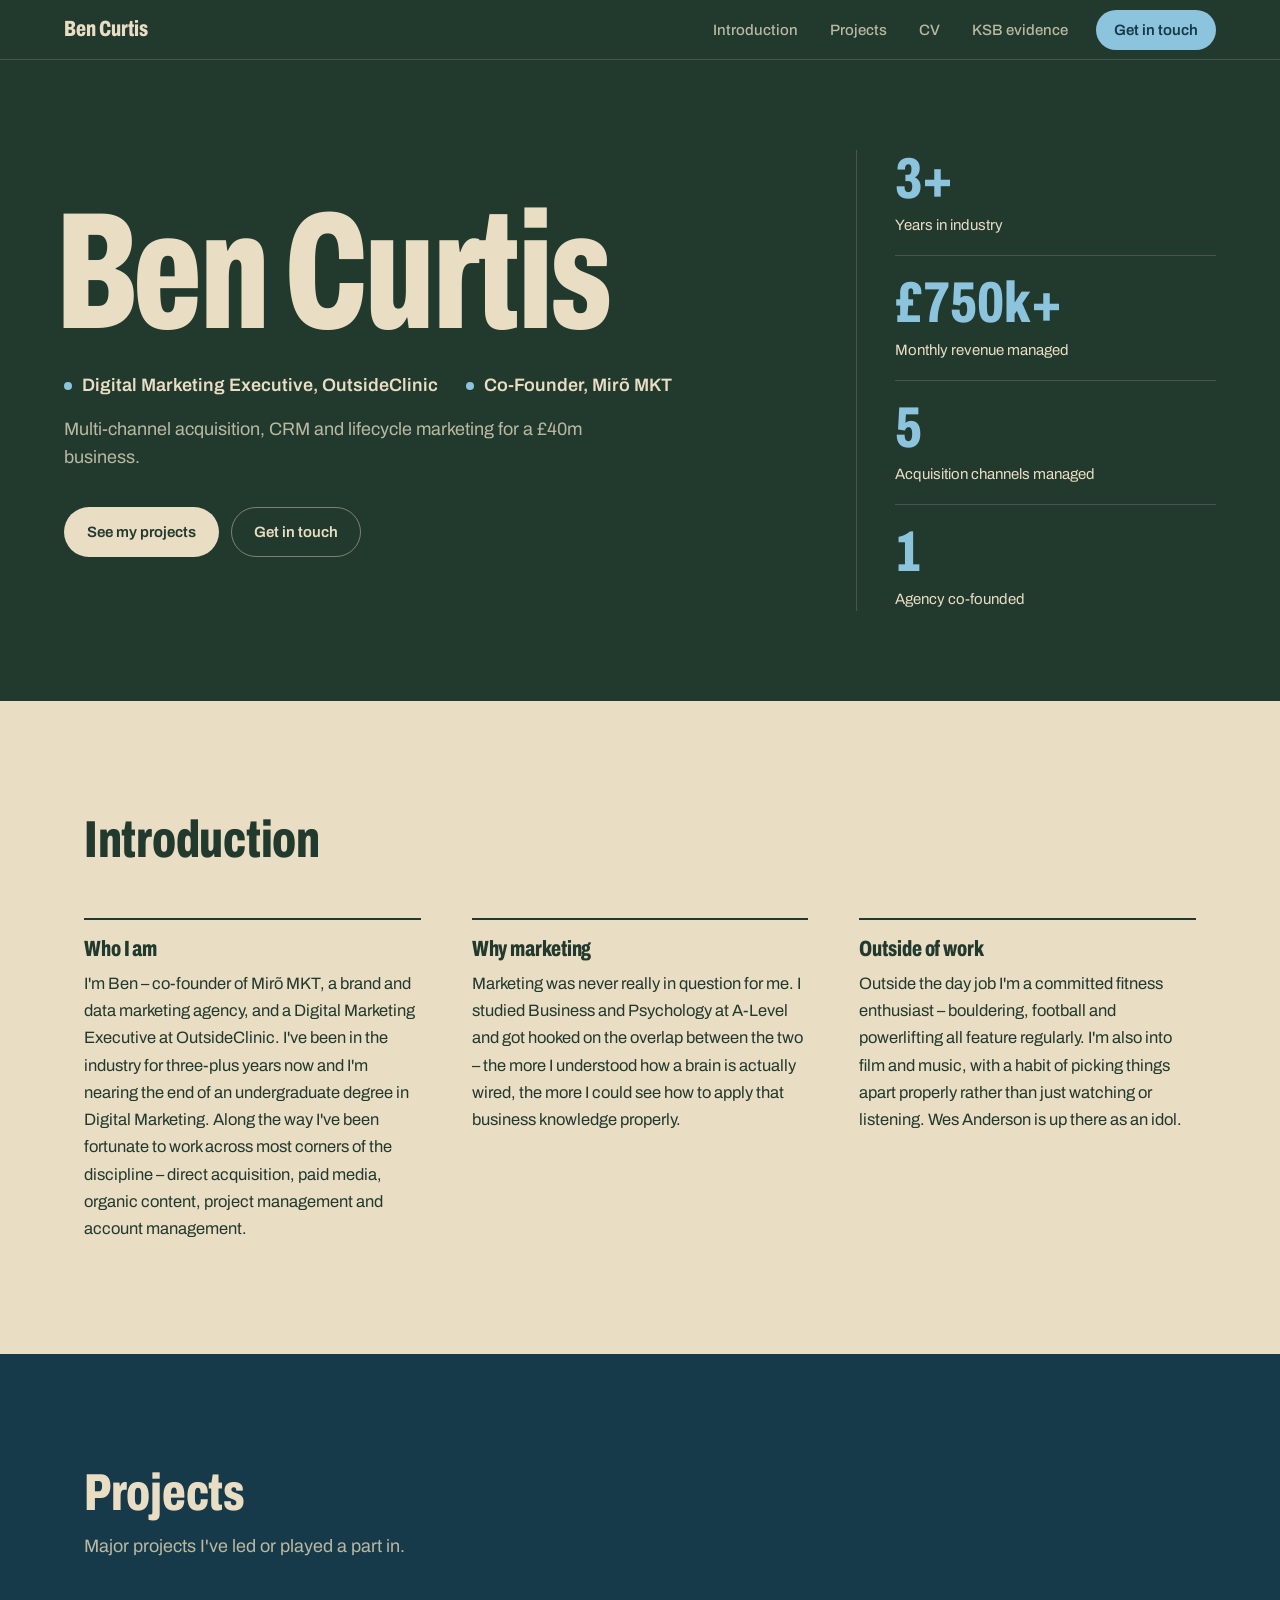
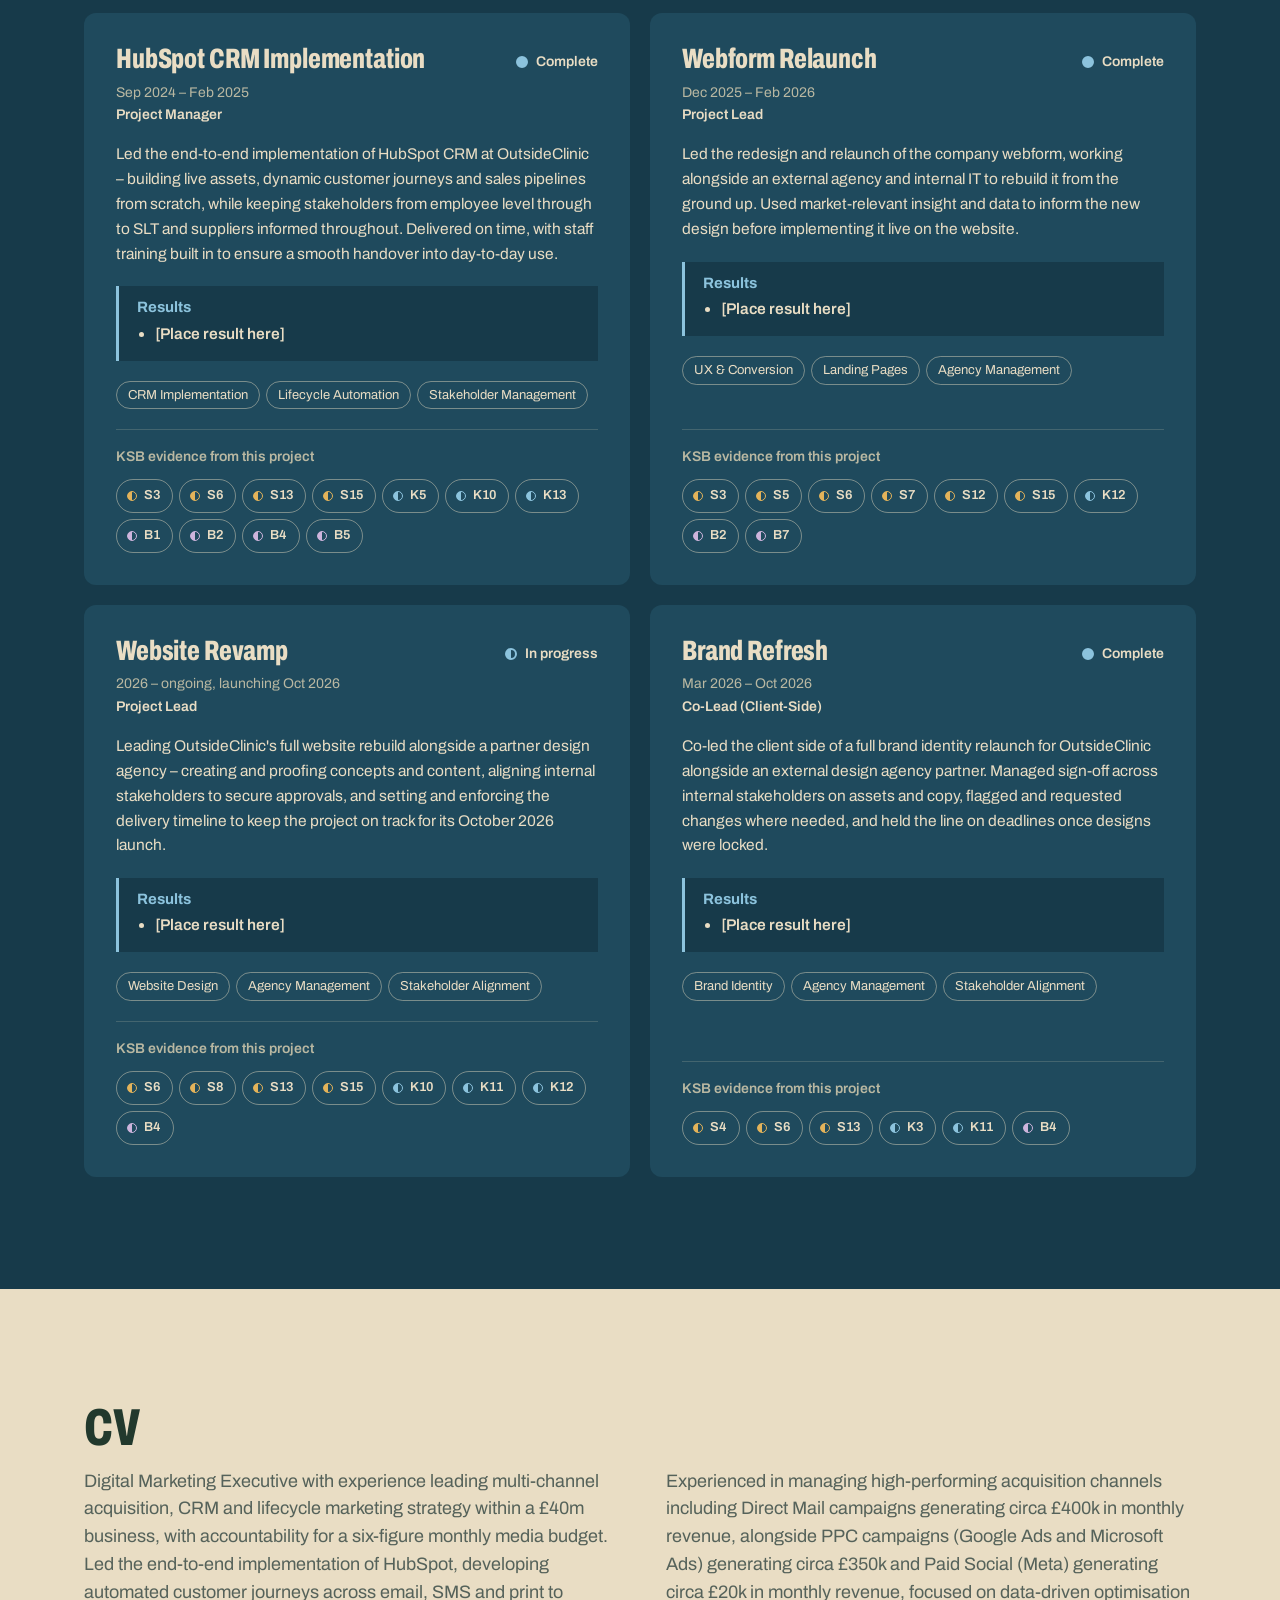
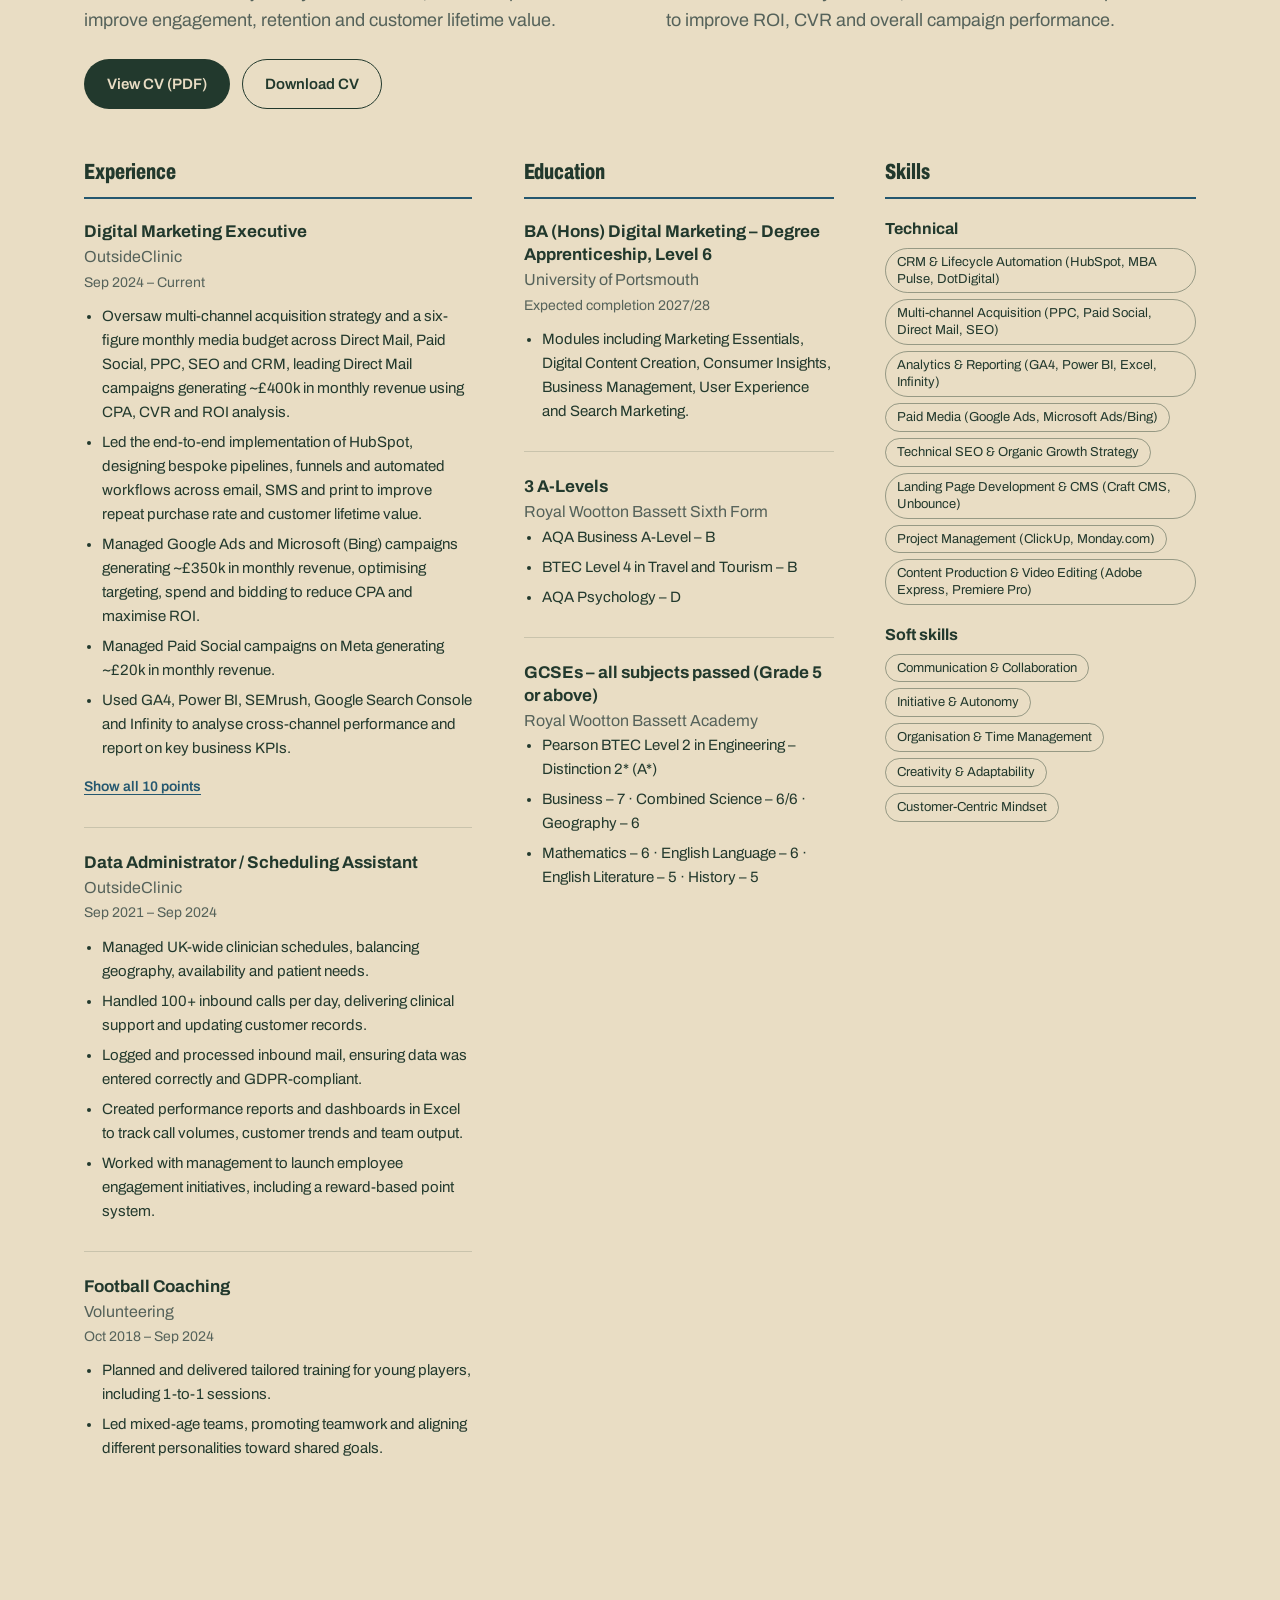
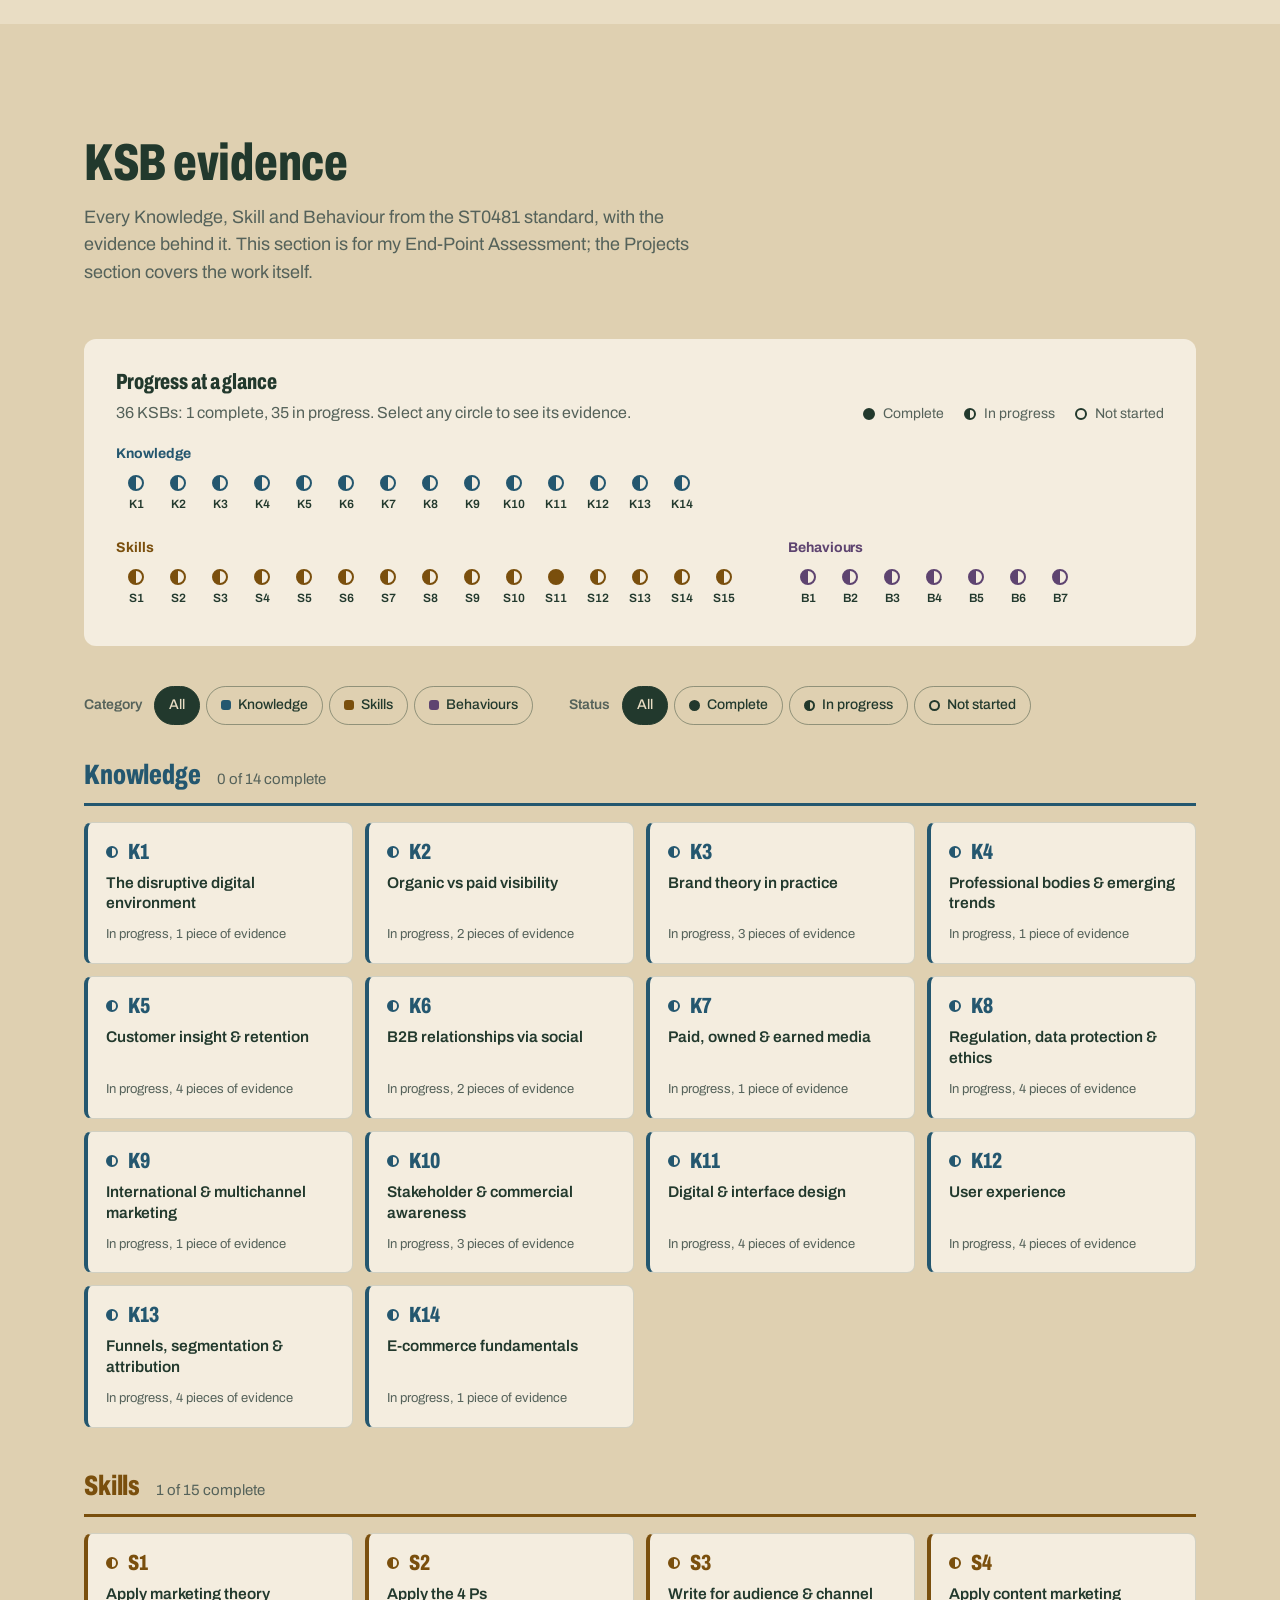
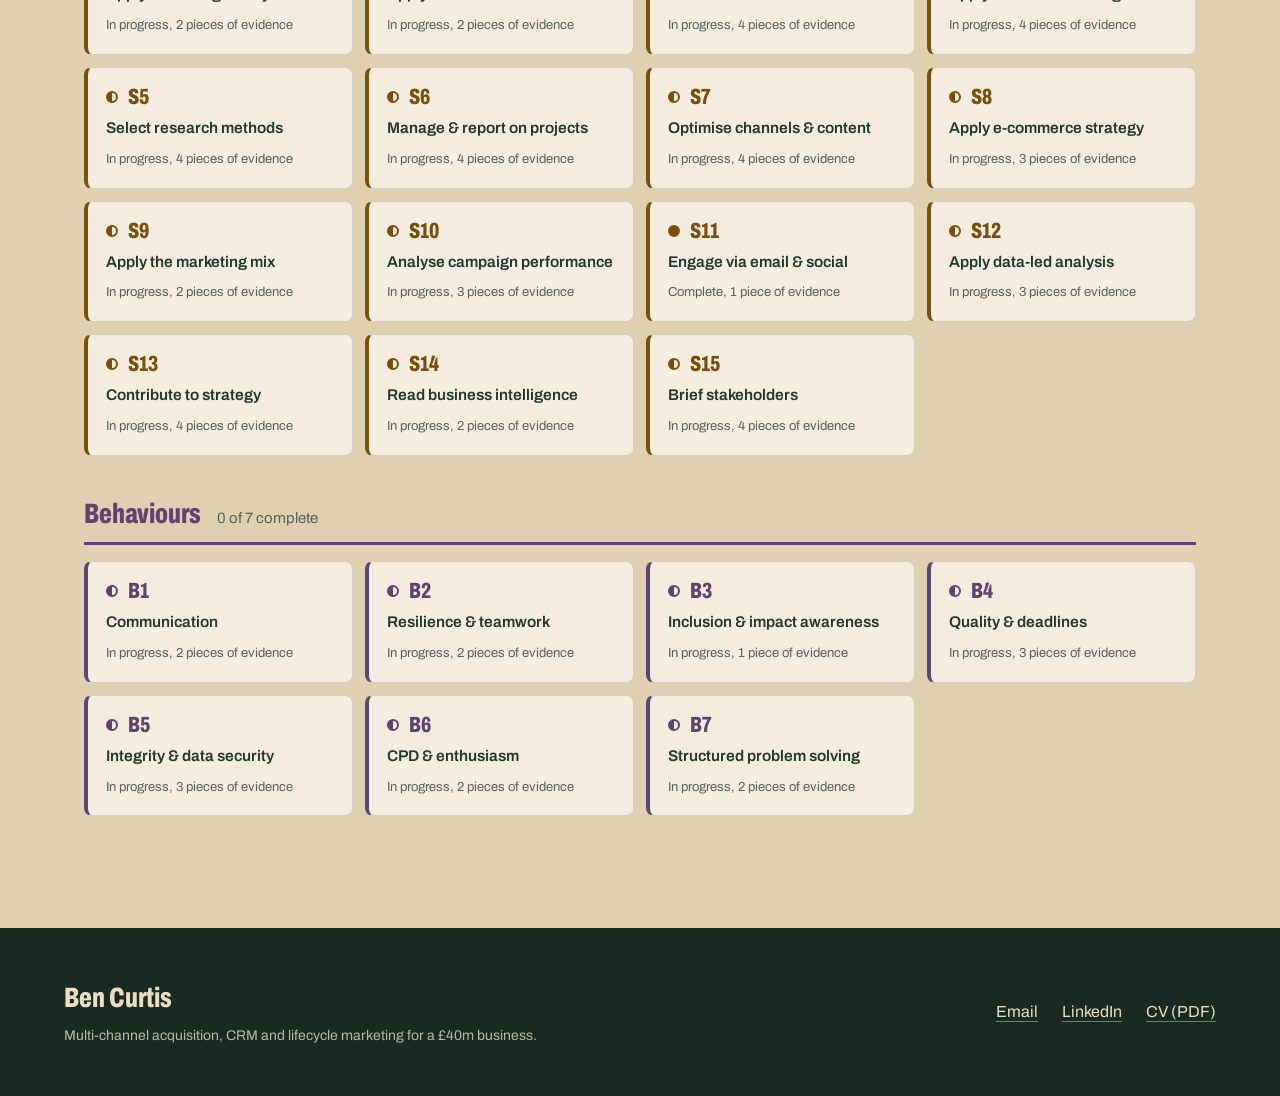
==== commit cd622485: "KSB category colours, full-width CV summary, footer headline - Knowledge = lake, Skills = ochre, Beh" ====
--- a/index.html
+++ b/index.html
@@ -22,7 +22,7 @@
 <link rel="preconnect" href="https://fonts.googleapis.com">
 <link rel="preconnect" href="https://fonts.gstatic.com" crossorigin>
 <link href="https://fonts.googleapis.com/css2?family=Archivo:ital,wdth,wght@0,62..125,400..800;1,62..125,400..800&display=swap" rel="stylesheet">
-<link rel="stylesheet" href="styles.css?v=20261030c">
+<link rel="stylesheet" href="styles.css?v=20261030d">
 </head>
 <body>
 
@@ -84,9 +84,9 @@
   <!-- ============ CV ============ -->
   <section class="section" id="cv">
     <div class="section-inner">
-      <header class="section-head">
+      <header class="section-head section-head-wide">
         <h2>CV</h2>
-        <p class="section-lede" id="cvSummary"></p>
+        <p class="section-lede cv-summary" id="cvSummary"></p>
         <div class="cv-actions" id="cvActions" hidden>
           <a href="#" id="cvView" class="btn btn-dark" target="_blank" rel="noopener">View CV (PDF)</a>
           <a href="#" id="cvDownload" class="btn btn-outline" download="Ben-Curtis-CV.pdf">Download CV</a>
@@ -140,9 +140,9 @@
         <div class="filter-group" role="group" aria-labelledby="filterCatLabel">
           <span class="filter-label" id="filterCatLabel">Category</span>
           <button class="chip is-active" data-filter-cat="all" aria-pressed="true">All</button>
-          <button class="chip" data-filter-cat="knowledge" aria-pressed="false">Knowledge</button>
-          <button class="chip" data-filter-cat="skill" aria-pressed="false">Skills</button>
-          <button class="chip" data-filter-cat="behaviour" aria-pressed="false">Behaviours</button>
+          <button class="chip cat-knowledge" data-filter-cat="knowledge" aria-pressed="false"><span class="cat-dot" aria-hidden="true"></span>Knowledge</button>
+          <button class="chip cat-skill" data-filter-cat="skill" aria-pressed="false"><span class="cat-dot" aria-hidden="true"></span>Skills</button>
+          <button class="chip cat-behaviour" data-filter-cat="behaviour" aria-pressed="false"><span class="cat-dot" aria-hidden="true"></span>Behaviours</button>
         </div>
         <div class="filter-group" role="group" aria-labelledby="filterStatusLabel">
           <span class="filter-label" id="filterStatusLabel">Status</span>
@@ -160,7 +160,7 @@
   <footer class="footer">
     <div>
       <p class="footer-name" id="footerName">Ben Curtis</p>
-      <p class="footer-sub">A living portfolio, updated as the work happens.</p>
+      <p class="footer-sub" id="footerSub"></p>
     </div>
     <div class="footer-links" id="footerLinks"></div>
   </footer>
@@ -180,7 +180,7 @@
 </div>
 
 <!-- ?v= forces browsers to fetch fresh files after each update; change it whenever the files change -->
-<script src="data.js?v=20261030c"></script>
-<script src="script.js?v=20261030c"></script>
+<script src="data.js?v=20261030d"></script>
+<script src="script.js?v=20261030d"></script>
 </body>
 </html>
--- a/styles.css
+++ b/styles.css
@@ -17,6 +17,14 @@
   --lake-deep: #173A4A;      /* lake – Projects section */
   --lake-card: #1F4A5D;      /* lake – cards on the Projects section */
 
+  /* KSB categories – each has its own colour; light versions for dark backgrounds */
+  --knowledge: #24576F;      /* lake */
+  --skill: #7A4F0D;          /* ochre */
+  --behaviour: #5E4470;      /* heather */
+  --knowledge-light: #8CC3DD;
+  --skill-light: #E3B35A;
+  --behaviour-light: #CDB4DC;
+
   --line: rgba(34,57,45,0.16);
   --line-strong: rgba(34,57,45,0.42);
   --line-dark: rgba(233,221,196,0.18);
@@ -80,6 +88,16 @@
 .marker.is-complete{ background: var(--m); }
 .marker.is-in-progress{ background: linear-gradient(90deg, var(--m) 50%, transparent 50%); }
 .section-lake .marker, .chip.is-active .marker{ --m: var(--lake-light); }
+
+/* Category colour: Knowledge = lake, Skills = ochre, Behaviours = heather.
+   Status is shown by the circle's shape; its colour shows the category. */
+.cat-knowledge{ --cat: var(--knowledge); --cat-light: var(--knowledge-light); }
+.cat-skill{ --cat: var(--skill); --cat-light: var(--skill-light); }
+.cat-behaviour{ --cat: var(--behaviour); --cat-light: var(--behaviour-light); }
+.cat-knowledge .marker, .cat-skill .marker, .cat-behaviour .marker{ --m: var(--cat); }
+.section-lake .project-ksb .marker{ --m: var(--cat-light); }
+.status-key .marker, .chip[data-filter-status] .marker{ --m: var(--pine); }
+.chip.is-active[data-filter-status] .marker{ --m: var(--sand); }
 
 /* ============================================================
    TOP BAR
@@ -243,6 +261,9 @@
 .section-lake{ background: var(--lake-deep); color: var(--sand); }
 .section-alt{ background: var(--sand-shade); }
 .section-head{ max-width: 680px; margin-bottom: clamp(32px, 5vw, 52px); }
+.section-head-wide{ max-width: none; }
+/* The CV summary runs across the full width in two columns, so lines stay readable */
+.section-lede.cv-summary{ max-width: none; columns: 2 320px; column-gap: clamp(32px, 4vw, 56px); }
 .section-head h2{ font-size: var(--step-4); }
 .section-lede{ color: var(--moss); font-size: var(--step-1); line-height: 1.55; max-width: 64ch; margin-top: 14px; }
 .section-lake .section-lede{ color: var(--lichen); }
@@ -342,7 +363,7 @@
 .status-key li{ display: flex; align-items: center; gap: 8px; }
 
 .circuit-groups{ display: flex; flex-wrap: wrap; gap: 20px 44px; }
-.circuit-group-title{ font-size: 14px; font-weight: 600; color: var(--moss); margin-bottom: 6px; font-variation-settings: 'wdth' 100; }
+.circuit-group-title{ font-size: 14px; font-weight: 700; color: var(--cat, var(--moss)); margin-bottom: 6px; font-variation-settings: 'wdth' 100; }
 .circuit-row{ list-style: none; margin: 0; padding: 0; display: flex; flex-wrap: wrap; gap: 2px; }
 .circuit-stop{
   appearance: none; background: none; border: 0; cursor: pointer;
@@ -388,10 +409,13 @@
 .chip .marker{ width: 11px; height: 11px; }
 .chip:hover{ border-color: var(--pine); }
 .chip.is-active{ background: var(--pine); color: var(--sand); border-color: var(--pine); }
+.cat-dot{ width: 10px; height: 10px; border-radius: 3px; background: var(--cat); }
+.chip.cat-knowledge.is-active, .chip.cat-skill.is-active, .chip.cat-behaviour.is-active{ background: var(--cat); border-color: var(--cat); }
+.chip.is-active .cat-dot{ background: var(--sand); }
 
 .ksb-group + .ksb-group{ margin-top: 44px; }
-.ksb-group-head{ display: flex; align-items: baseline; gap: 16px; flex-wrap: wrap; padding-bottom: 12px; margin-bottom: 16px; border-bottom: 2px solid var(--pine); }
-.ksb-group-title{ font-size: var(--step-3); }
+.ksb-group-head{ display: flex; align-items: baseline; gap: 16px; flex-wrap: wrap; padding-bottom: 12px; margin-bottom: 16px; border-bottom: 3px solid var(--cat, var(--pine)); }
+.ksb-group-title{ font-size: var(--step-3); color: var(--cat, var(--pine)); }
 .ksb-group-count{ color: var(--moss); font-size: 15px; }
 .ksb-grid{ display: grid; grid-template-columns: repeat(auto-fill, minmax(250px, 1fr)); gap: 12px; }
 .ksb-card{
@@ -404,9 +428,10 @@
   cursor: pointer;
   transition: border-color .12s ease;
 }
-.ksb-card:hover{ border-color: var(--pine); }
+.ksb-card.cat-knowledge, .ksb-card.cat-skill, .ksb-card.cat-behaviour{ border-left: 4px solid var(--cat); }
+.ksb-card:hover{ border-color: var(--cat, var(--pine)); }
 .ksb-top{ display: flex; align-items: center; gap: 10px; }
-.ksb-code{ font-size: var(--step-2); font-weight: 800; font-variation-settings: var(--display); line-height: 1; }
+.ksb-code{ font-size: var(--step-2); font-weight: 800; font-variation-settings: var(--display); line-height: 1; color: var(--cat, var(--pine)); }
 .ksb-title{ font-size: 15.5px; font-weight: 600; line-height: 1.35; }
 .ksb-meta{ font-size: 13px; color: var(--moss); margin-top: auto; }
 .ksb-empty{ color: var(--moss); }
@@ -456,8 +481,8 @@
 .modal-close:hover{ background: var(--sand); }
 .modal-close svg{ width: 20px; height: 20px; fill: none; stroke: currentColor; stroke-width: 2; stroke-linecap: round; }
 .modal-code{ display: flex; align-items: baseline; gap: 10px; margin-bottom: 8px; }
-.modal-code-id{ font-size: var(--step-3); font-weight: 800; font-variation-settings: var(--display); line-height: 1; }
-.modal-code-cat{ font-size: 14px; color: var(--moss); }
+.modal-code-id{ font-size: var(--step-3); font-weight: 800; font-variation-settings: var(--display); line-height: 1; color: var(--cat, var(--pine)); }
+.modal-code-cat{ font-size: 14px; font-weight: 600; color: var(--cat, var(--moss)); }
 .modal h3{ font-size: var(--step-3); padding-right: 32px; margin-bottom: 12px; }
 .modal-status{ display: flex; align-items: center; gap: 8px; font-size: 15px; font-weight: 600; margin-bottom: 16px; }
 .modal-desc{ font-size: 16px; line-height: 1.6; margin-bottom: 22px; }
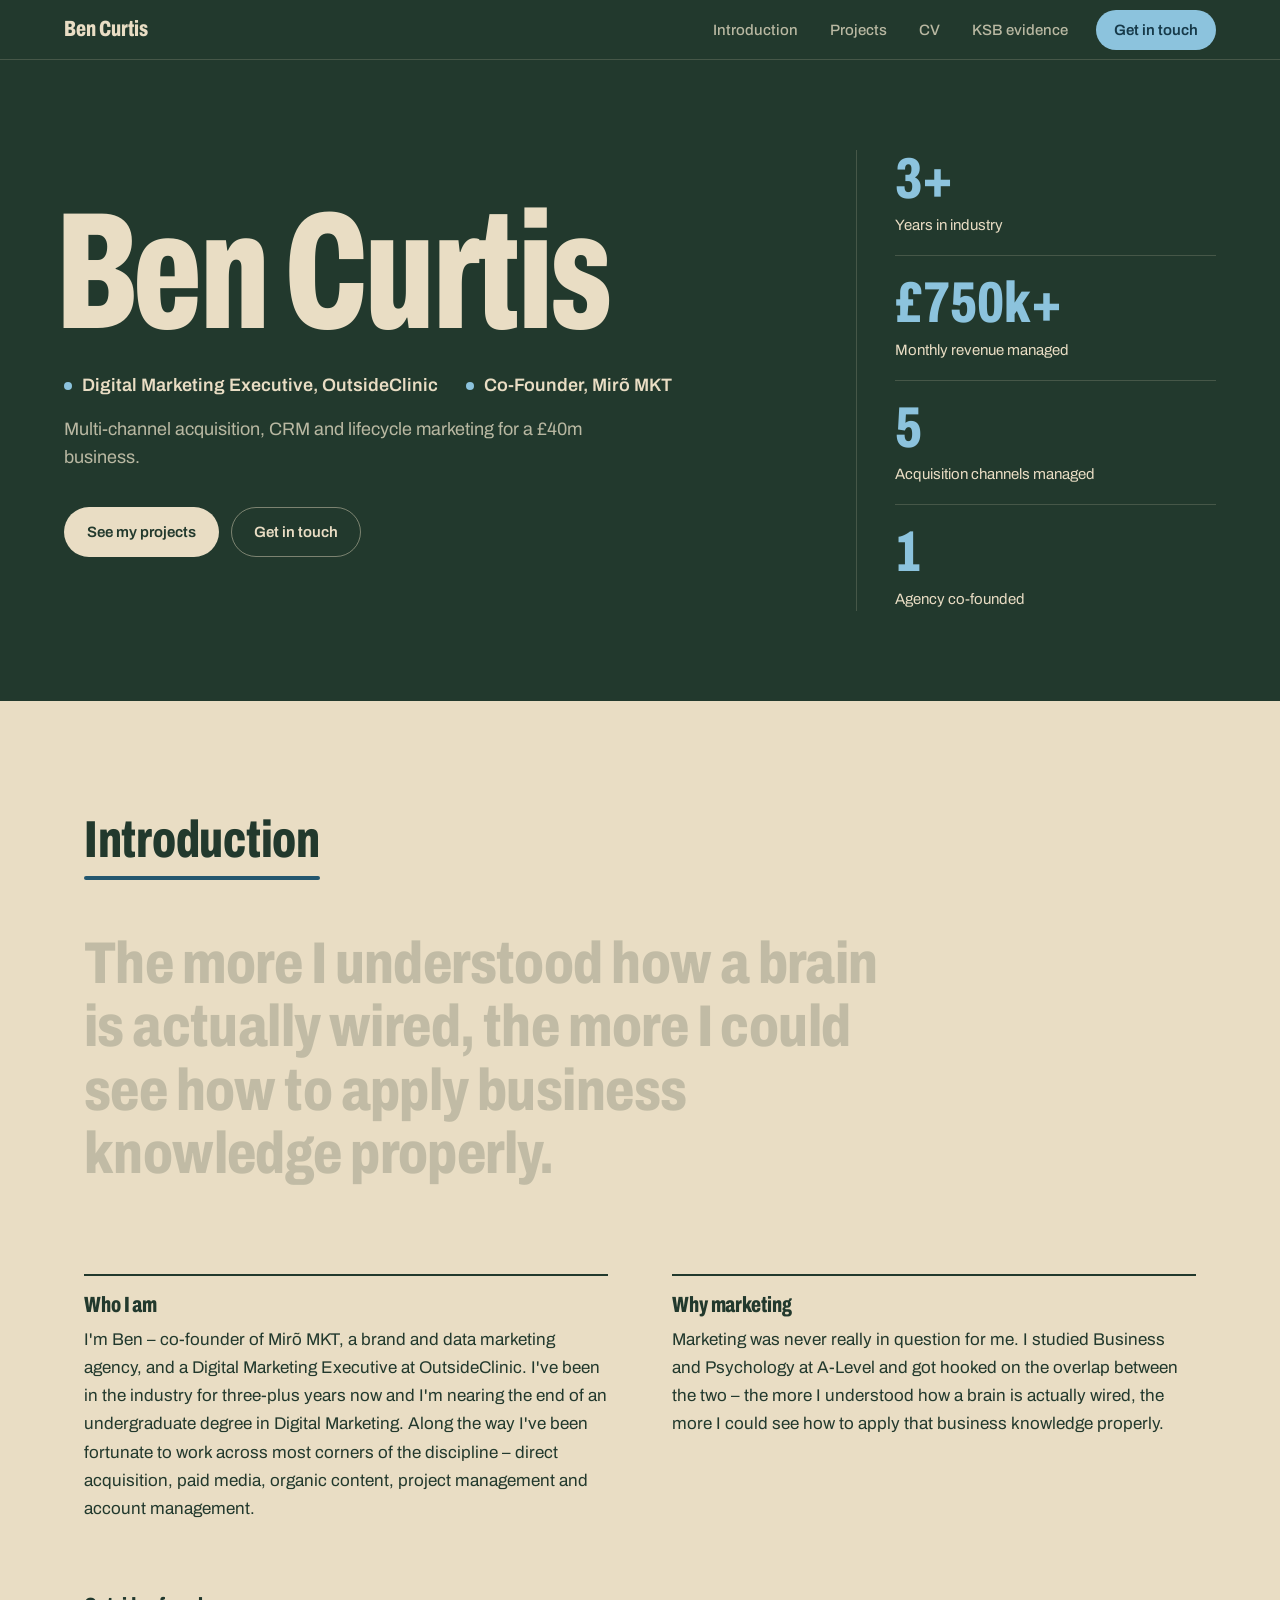
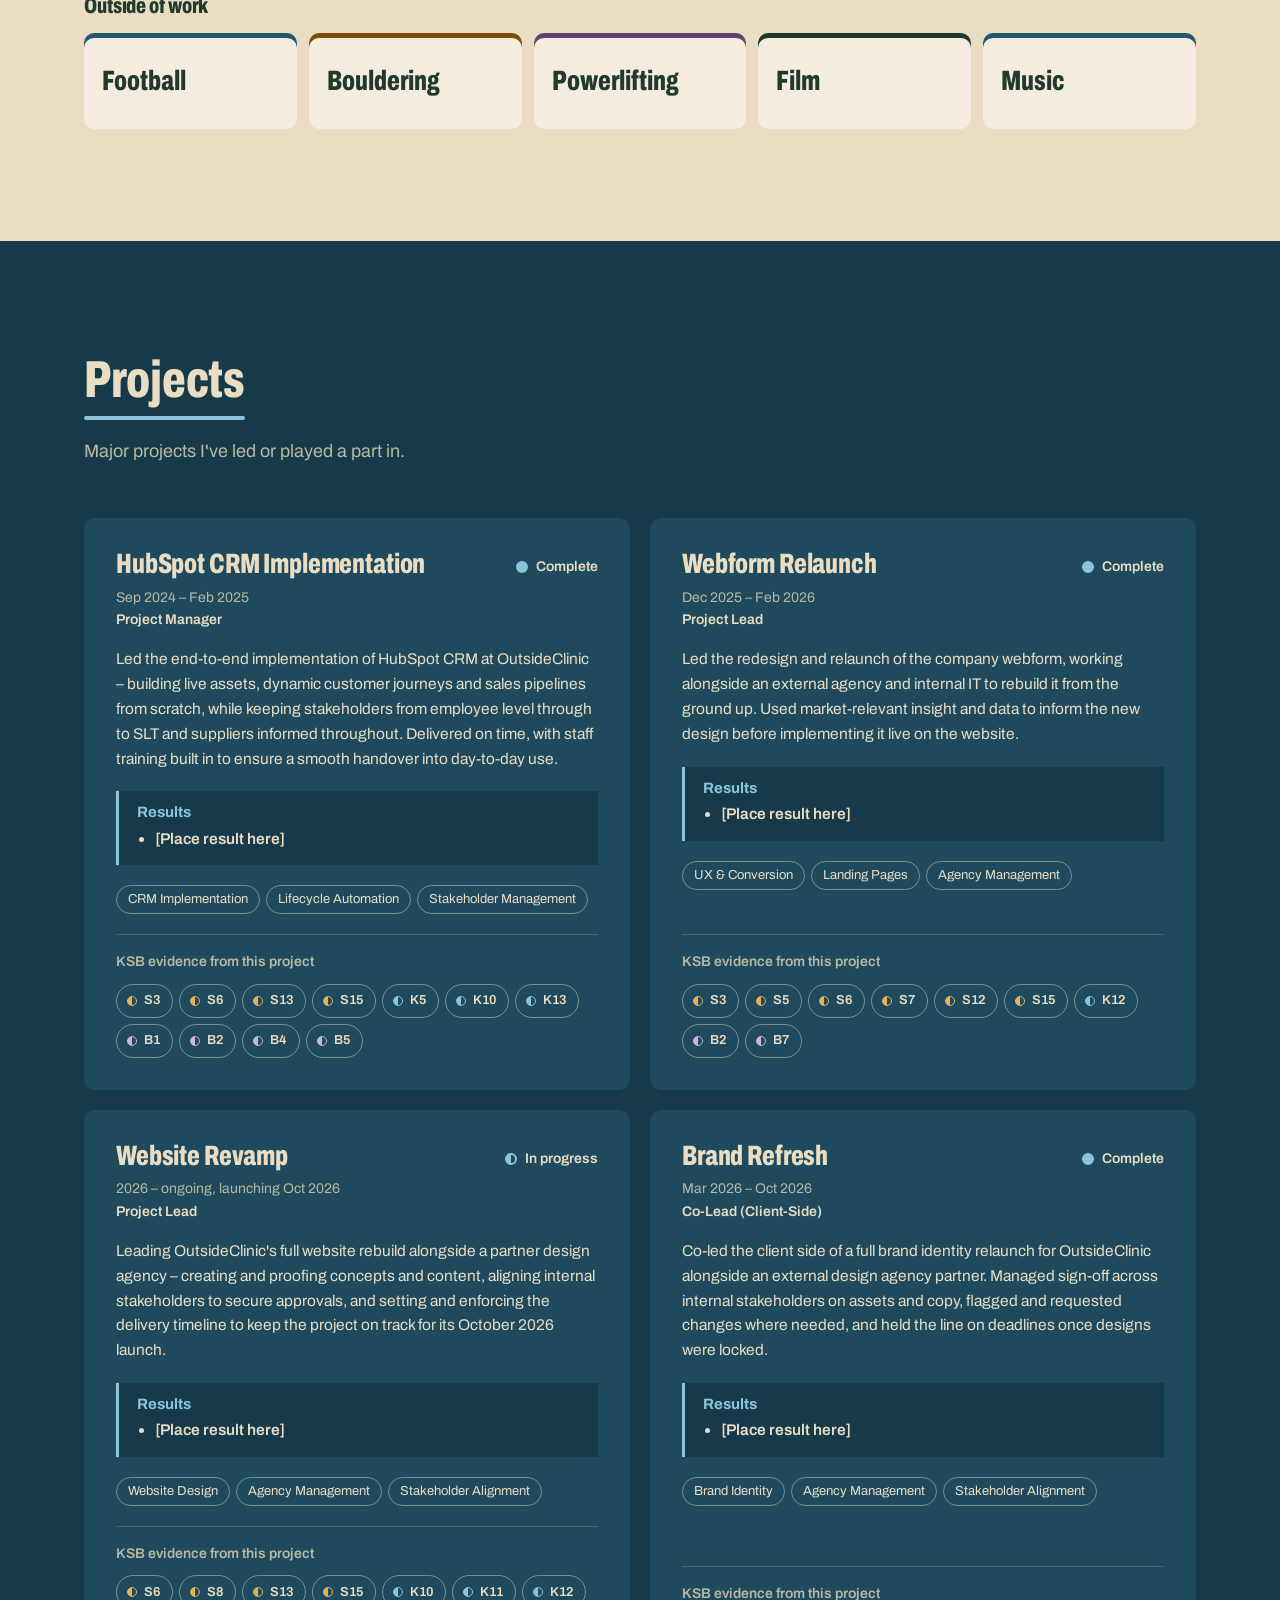
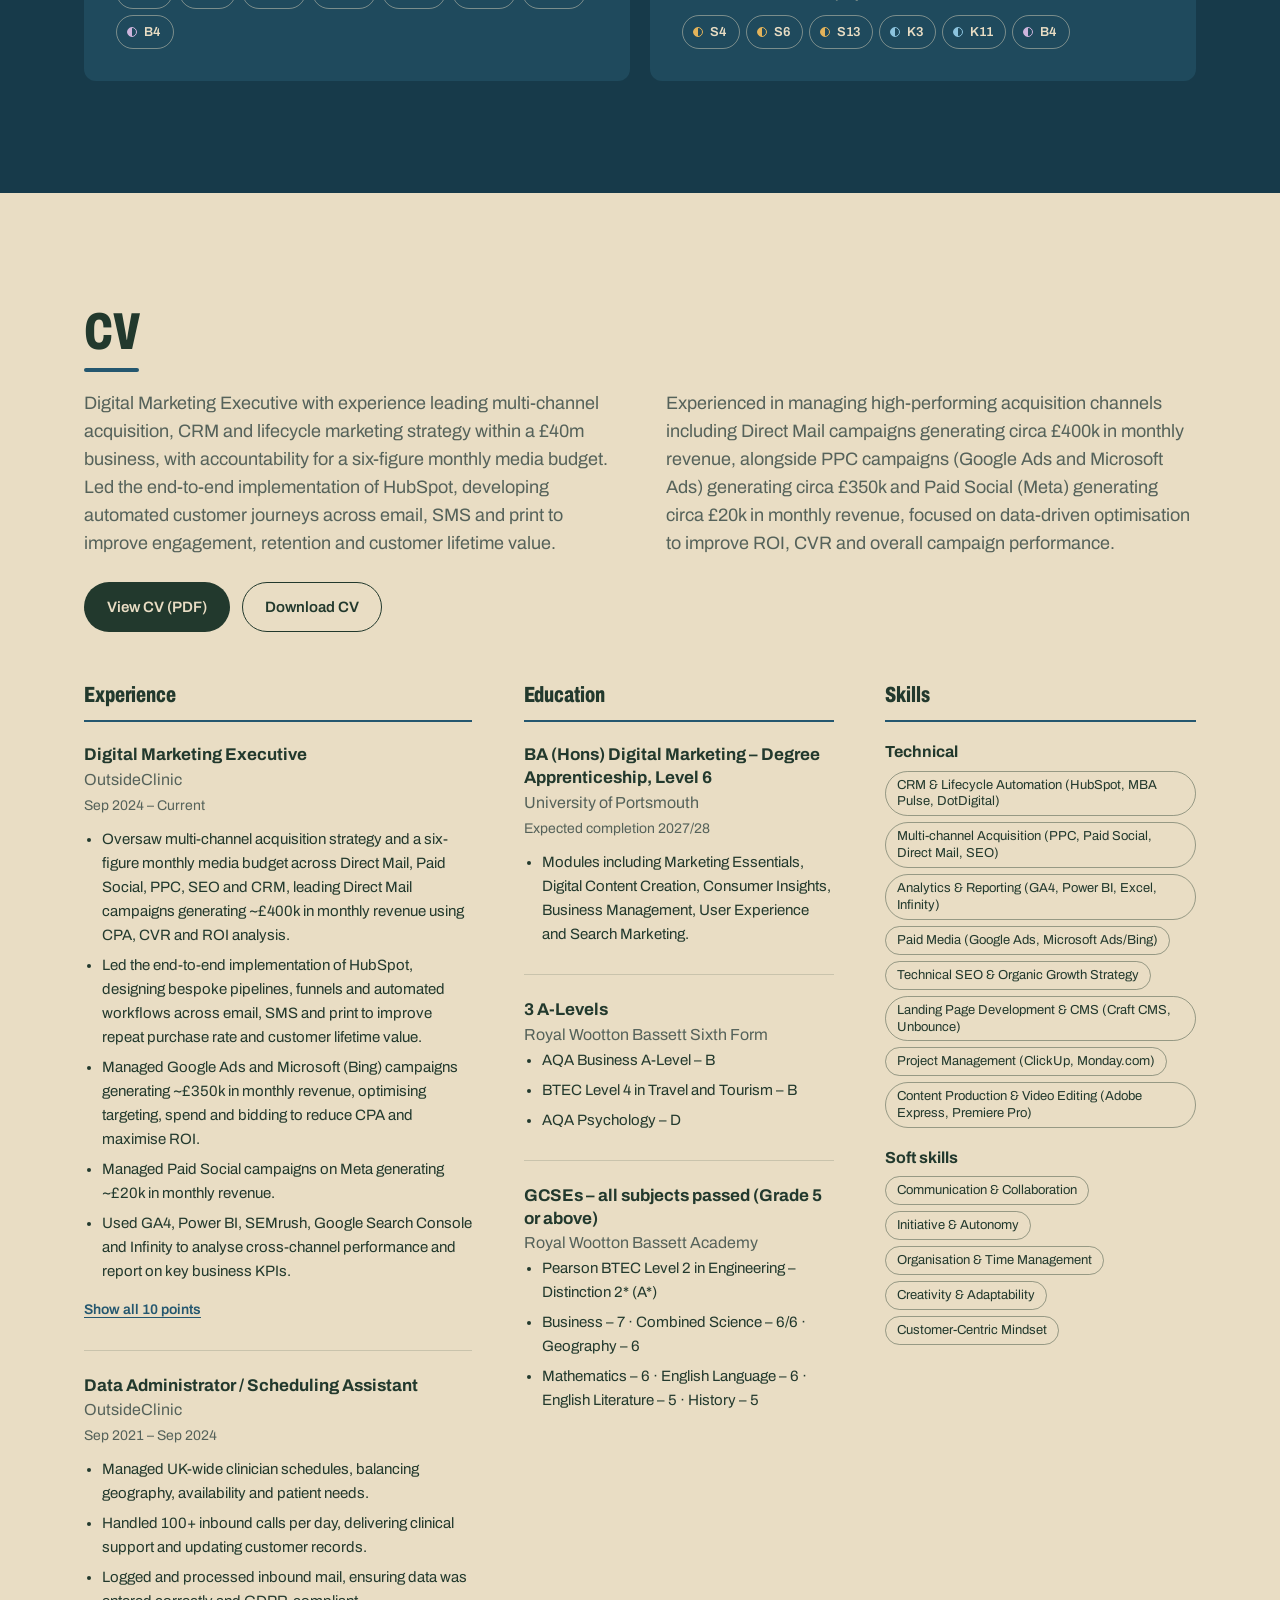
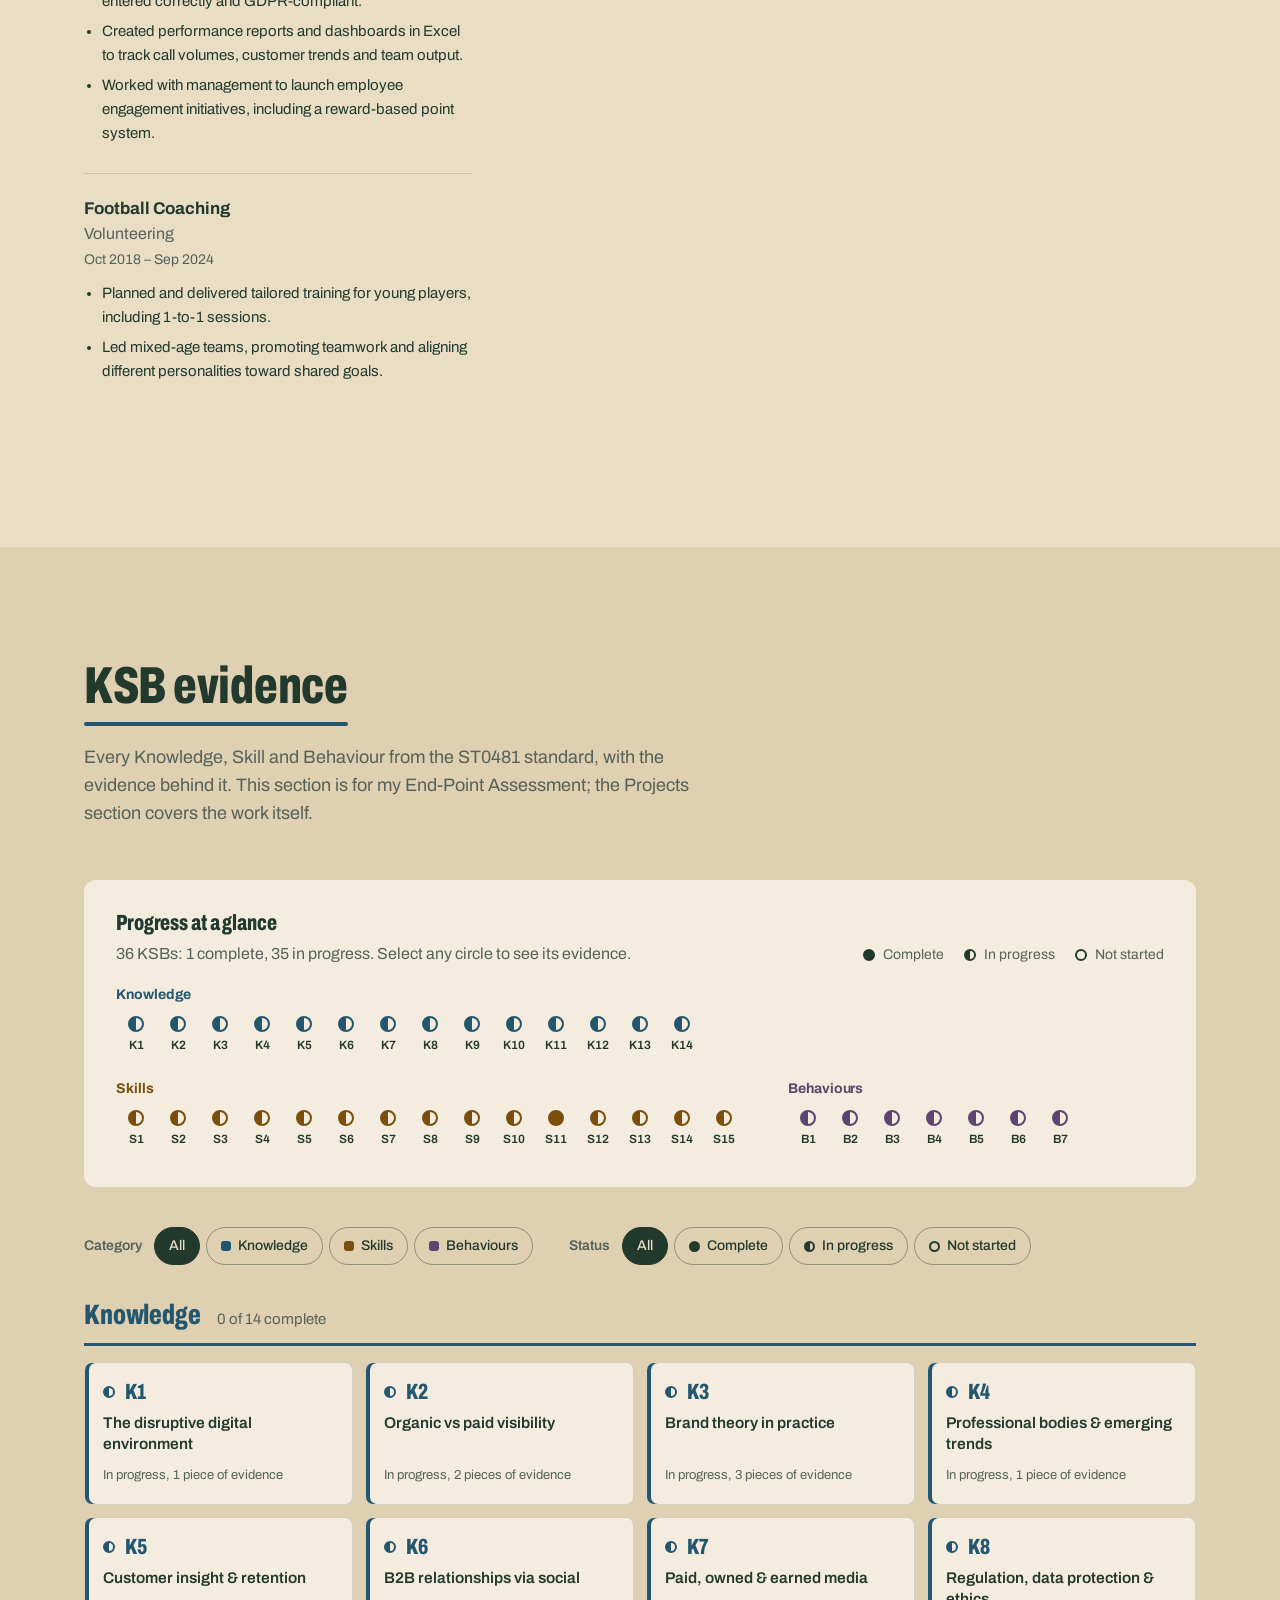
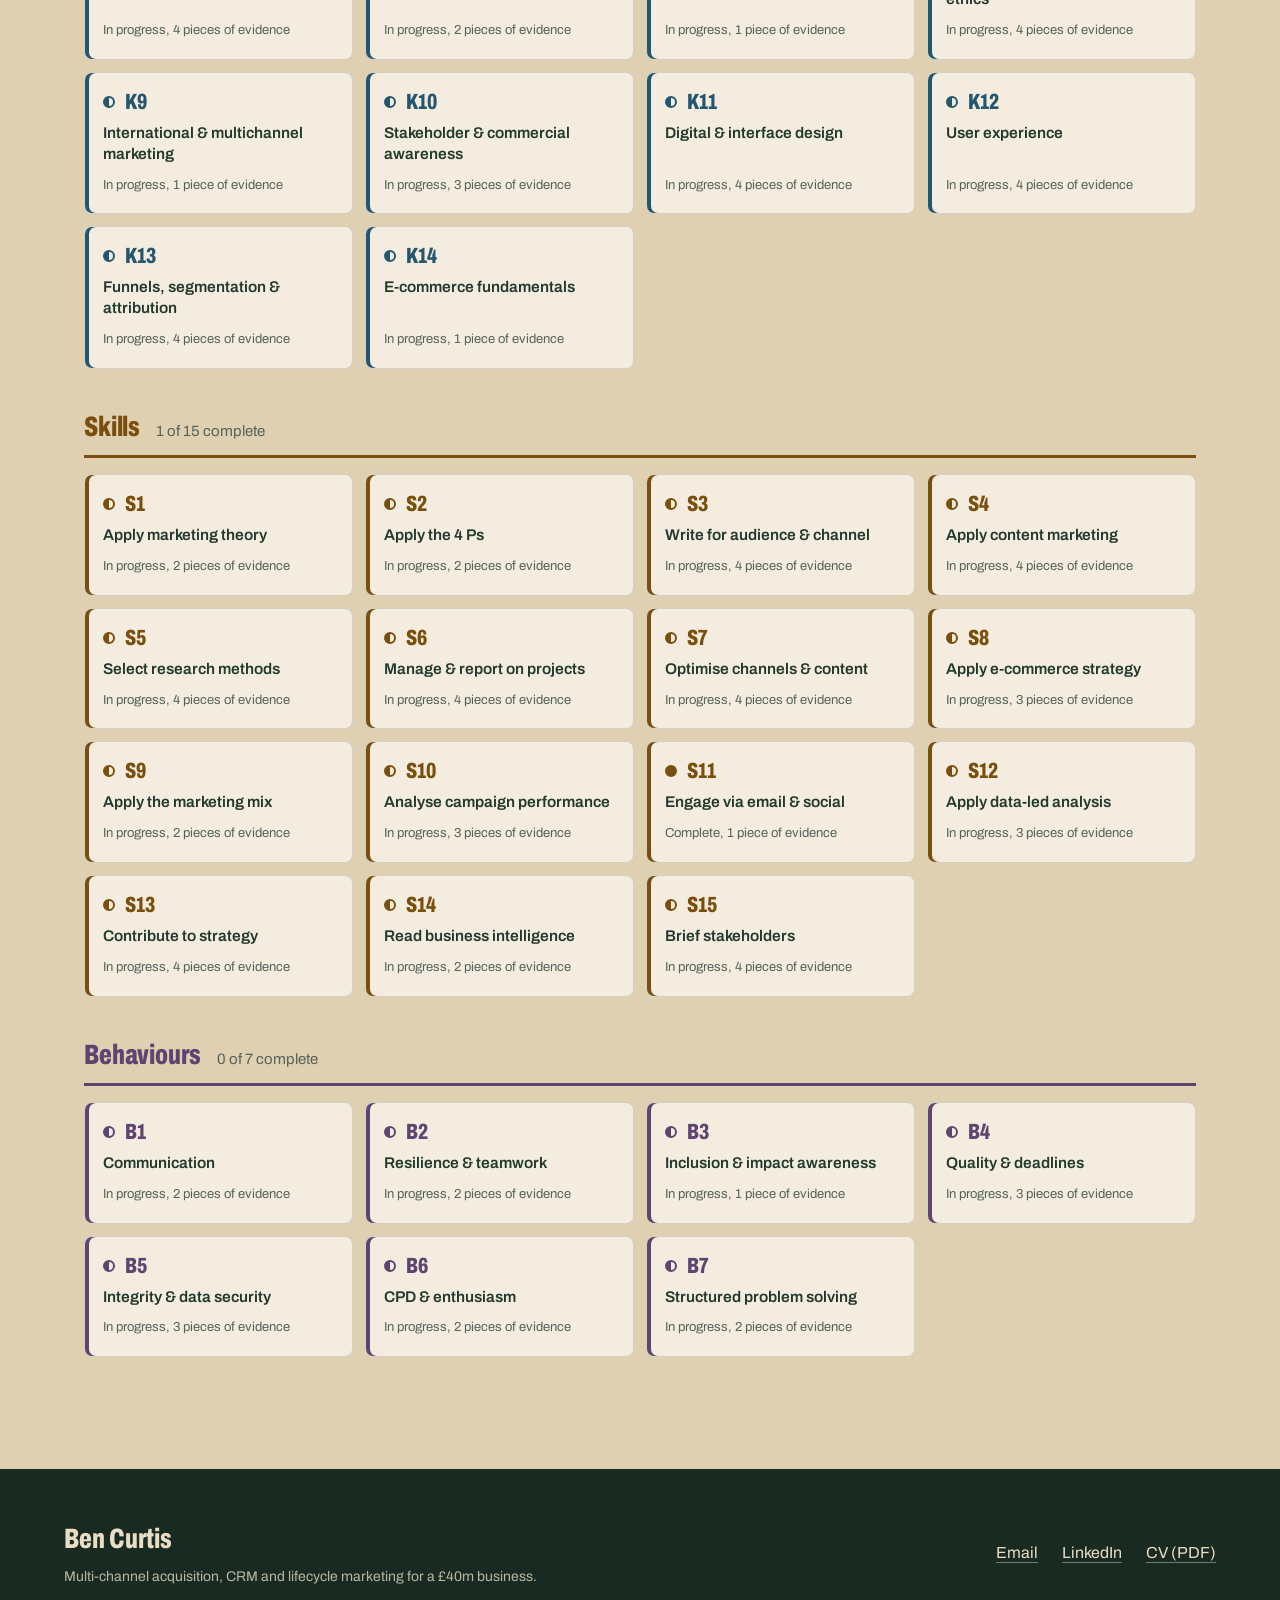
==== commit 97304f1b: "Micro-animations and introduction rework - Introduction opens with a statement whose words light up " ====
--- a/index.html
+++ b/index.html
@@ -22,7 +22,7 @@
 <link rel="preconnect" href="https://fonts.googleapis.com">
 <link rel="preconnect" href="https://fonts.gstatic.com" crossorigin>
 <link href="https://fonts.googleapis.com/css2?family=Archivo:ital,wdth,wght@0,62..125,400..800;1,62..125,400..800&display=swap" rel="stylesheet">
-<link rel="stylesheet" href="styles.css?v=20261030d">
+<link rel="stylesheet" href="styles.css?v=20261031a">
 </head>
 <body>
 
@@ -34,6 +34,7 @@
     <span></span><span></span>
   </button>
   <nav class="site-nav" id="siteNav" aria-label="Sections">
+    <span class="nav-indicator" id="navIndicator" aria-hidden="true"></span>
     <a href="#about" class="nav-link" data-section="about">Introduction</a>
     <a href="#work" class="nav-link" data-section="work">Projects</a>
     <a href="#cv" class="nav-link" data-section="cv">CV</a>
@@ -66,7 +67,12 @@
       <header class="section-head">
         <h2>Introduction</h2>
       </header>
+      <p class="about-statement" id="aboutStatement"></p>
       <div class="about-copy" id="aboutCopy"></div>
+      <div class="about-interests" id="aboutInterests">
+        <h3 class="about-interests-title">Outside of work</h3>
+        <ul class="interest-tiles" id="interestTiles"></ul>
+      </div>
     </div>
   </section>
 
@@ -180,7 +186,7 @@
 </div>
 
 <!-- ?v= forces browsers to fetch fresh files after each update; change it whenever the files change -->
-<script src="data.js?v=20261030d"></script>
-<script src="script.js?v=20261030d"></script>
+<script src="data.js?v=20261031a"></script>
+<script src="script.js?v=20261031a"></script>
 </body>
 </html>
--- a/styles.css
+++ b/styles.css
@@ -116,17 +116,30 @@
   font-weight: 800; font-variation-settings: var(--display);
   font-size: var(--step-2);
 }
-.site-nav{ display: flex; align-items: center; gap: 4px; }
+.site-nav{ display: flex; align-items: center; gap: 4px; position: relative; }
+/* The sand pill that glides behind the current section's link */
+.nav-indicator{
+  position: absolute; left: 0; top: 50%;
+  height: 38px; margin-top: -19px; width: 0;
+  border-radius: 100px;
+  background: var(--sand);
+  opacity: 0;
+  transition: transform .45s cubic-bezier(.3,.7,.2,1), width .45s cubic-bezier(.3,.7,.2,1), opacity .2s ease;
+  pointer-events: none;
+}
+.nav-indicator.is-shown{ opacity: 1; }
+.nav-indicator.no-slide{ transition: opacity .2s ease; }
 .nav-link{
   text-decoration: none;
   font-size: 15px; font-weight: 500;
   color: var(--lichen);
   padding: 8px 14px;
   border-radius: 100px;
-  transition: color .15s ease, background-color .15s ease;
+  position: relative; z-index: 1;
+  transition: color .3s ease;
 }
 .nav-link:hover{ color: var(--sand); }
-.nav-link.is-active{ color: var(--pine); background: var(--sand); }
+.nav-link.is-active{ color: var(--pine); }
 .nav-cta{
   margin-left: 10px;
   text-decoration: none;
@@ -160,6 +173,7 @@
     display: none;
   }
   .site-nav.is-open{ display: flex; }
+  .nav-indicator{ display: none; }
   .nav-link{ font-size: var(--step-1); padding: 12px 0; border-radius: 0; border-bottom: 1px solid var(--line-dark); }
   .nav-link.is-active{ background: none; color: var(--sand); }
   .nav-cta{ margin: 16px 0 0; text-align: center; padding: 12px 18px; font-size: var(--step-1); }
@@ -234,6 +248,9 @@
   cursor: pointer;
   transition: background-color .15s ease, color .15s ease, border-color .15s ease;
 }
+.btn{ transition: background-color .15s ease, color .15s ease, border-color .15s ease, transform .12s ease; }
+.btn:active, .chip:active, .project-ksb:active, .nav-cta:active{ transform: scale(.96); }
+.chip, .project-ksb{ transition: background-color .15s ease, color .15s ease, border-color .15s ease, transform .12s ease; }
 .btn-light{ background: var(--sand); color: var(--pine); }
 .btn-light:hover{ background: var(--sand-card); }
 .btn-ghost{ border-color: var(--line-dark-strong); color: var(--sand); }
@@ -264,17 +281,62 @@
 .section-head-wide{ max-width: none; }
 /* The CV summary runs across the full width in two columns, so lines stay readable */
 .section-lede.cv-summary{ max-width: none; columns: 2 320px; column-gap: clamp(32px, 4vw, 56px); }
-.section-head h2{ font-size: var(--step-4); }
-.section-lede{ color: var(--moss); font-size: var(--step-1); line-height: 1.55; max-width: 64ch; margin-top: 14px; }
+.section-head h2{ font-size: var(--step-4); display: inline-block; position: relative; padding-bottom: 14px; }
+/* A lake line draws under each section heading as it comes into view */
+.section-head h2::after{
+  content: ""; position: absolute; left: 0; bottom: 0;
+  width: 100%; height: 4px; border-radius: 4px;
+  background: var(--lake);
+  transform: scaleX(0); transform-origin: left center;
+  transition: transform .8s cubic-bezier(.3,.7,.2,1);
+}
+.section-lake .section-head h2::after{ background: var(--lake-light); }
+.section-head h2.is-drawn::after{ transform: scaleX(1); }
+.section-lede{ color: var(--moss); font-size: var(--step-1); line-height: 1.55; max-width: 64ch; margin-top: 18px; }
 .section-lake .section-lede{ color: var(--lichen); }
 
 /* ---------- Introduction ---------- */
-.about-copy{ display: grid; grid-template-columns: repeat(3, minmax(0, 1fr)); gap: clamp(28px, 4vw, 56px); }
+/* Opening statement: words light up one by one as it scrolls into view */
+.about-statement{
+  font-size: clamp(2rem, 4.6vw, 3.75rem);
+  font-weight: 800; font-variation-settings: 'wdth' 78;
+  line-height: 1.08; letter-spacing: -0.01em;
+  max-width: 28ch;
+  margin-bottom: clamp(48px, 7vw, 88px);
+}
+.sw{ color: rgba(34,57,45,0.2); transition: color .4s ease; }
+.sw.is-lit{ color: var(--pine); }
+
+.about-copy{ display: grid; grid-template-columns: repeat(2, minmax(0, 1fr)); gap: clamp(28px, 5vw, 72px); }
 .about-block{ border-top: 2px solid var(--pine); padding-top: 18px; }
 .about-block-heading{ font-size: var(--step-2); margin-bottom: 10px; }
-.about-block-text{ font-size: 16.5px; line-height: 1.65; }
+.about-block-text{ font-size: 17px; line-height: 1.65; max-width: 62ch; }
+
+.about-interests{ margin-top: clamp(40px, 6vw, 72px); }
+.about-interests-title{ font-size: var(--step-2); margin-bottom: 16px; }
+.interest-tiles{ list-style: none; margin: 0; padding: 0; display: grid; grid-template-columns: repeat(5, minmax(0, 1fr)); gap: 12px; }
+.interest-tile{
+  --tile: var(--lake);
+  background: var(--sand-card);
+  box-shadow: inset 0 5px 0 var(--tile);
+  border-radius: 10px;
+  padding: clamp(22px, 3vw, 34px) 18px;
+  font-size: var(--step-3); font-weight: 800; font-variation-settings: var(--display);
+  line-height: 1;
+  transition: background-color .25s ease, color .25s ease, transform .25s ease;
+}
+.interest-tile:nth-child(5n+2){ --tile: var(--skill); }
+.interest-tile:nth-child(5n+3){ --tile: var(--behaviour); }
+.interest-tile:nth-child(5n+4){ --tile: var(--pine); }
+.interest-tile:nth-child(5n+5){ --tile: var(--lake); }
+.interest-tile:hover{ background: var(--tile); color: var(--sand); transform: translateY(-3px); }
+@keyframes tile-in{ from{ opacity: 0; transform: translateY(14px); } to{ opacity: 1; transform: none; } }
+.interest-tiles:not(.is-in) .interest-tile{ opacity: 0; }
+.interest-tiles.is-in .interest-tile{ animation: tile-in .5s cubic-bezier(.2,.7,.2,1) both; animation-delay: calc(var(--i) * 70ms); }
+
 @media (max-width: 900px){
-  .about-copy{ grid-template-columns: 1fr; max-width: 66ch; }
+  .about-copy{ grid-template-columns: 1fr; }
+  .interest-tiles{ grid-template-columns: repeat(auto-fill, minmax(150px, 1fr)); }
 }
 
 /* ---------- Projects ---------- */
@@ -428,8 +490,10 @@
   cursor: pointer;
   transition: border-color .12s ease;
 }
-.ksb-card.cat-knowledge, .ksb-card.cat-skill, .ksb-card.cat-behaviour{ border-left: 4px solid var(--cat); }
-.ksb-card:hover{ border-color: var(--cat, var(--pine)); }
+.ksb-card.cat-knowledge, .ksb-card.cat-skill, .ksb-card.cat-behaviour{ box-shadow: inset 4px 0 0 var(--cat); }
+.ksb-card{ transition: border-color .2s ease, box-shadow .25s ease, transform .2s ease; }
+.ksb-card:hover{ border-color: var(--cat, var(--pine)); box-shadow: inset 8px 0 0 var(--cat, var(--pine)); }
+.ksb-card:active{ transform: scale(.985); }
 .ksb-top{ display: flex; align-items: center; gap: 10px; }
 .ksb-code{ font-size: var(--step-2); font-weight: 800; font-variation-settings: var(--display); line-height: 1; color: var(--cat, var(--pine)); }
 .ksb-title{ font-size: 15.5px; font-weight: 600; line-height: 1.35; }
@@ -452,7 +516,8 @@
 .footer-sub{ color: var(--lichen); font-size: 14px; margin-top: 4px; }
 .footer-links{ display: flex; flex-wrap: wrap; gap: 4px 24px; }
 .footer-links a{ color: var(--sand); text-underline-offset: 4px; text-decoration-color: var(--line-dark-strong); padding: 10px 0; display: inline-block; }
-.footer-links a:hover{ text-decoration-color: var(--sand); }
+.footer-links a{ transition: text-decoration-color .2s ease, text-decoration-thickness .2s ease; }
+.footer-links a:hover{ text-decoration-color: var(--sand); text-decoration-thickness: 2px; }
 
 /* ============================================================
    MODAL
@@ -462,16 +527,22 @@
   background: rgba(24,42,33,0.72);
   display: flex; align-items: center; justify-content: center;
   padding: 24px;
-}
+  animation: fade-in .2s ease-out;
+}
+@keyframes fade-in{ from{ opacity: 0; } to{ opacity: 1; } }
+@keyframes fade-out{ to{ opacity: 0; } }
+@keyframes modal-out{ to{ opacity: 0; transform: translateY(6px) scale(.98); } }
+.modal-backdrop.is-closing{ animation: fade-out .18s ease-in forwards; }
+.modal-backdrop.is-closing .modal{ animation: modal-out .18s ease-in forwards; }
 .modal{
   position: relative;
   width: 100%; max-width: 580px; max-height: 84vh; overflow-y: auto;
   background: var(--sand-card);
   border-radius: 12px;
   padding: 36px;
-  animation: modal-in .2s ease-out;
-}
-@keyframes modal-in{ from{ opacity: 0; transform: translateY(8px); } to{ opacity: 1; transform: none; } }
+  animation: modal-in .28s cubic-bezier(.2,.7,.2,1);
+}
+@keyframes modal-in{ from{ opacity: 0; transform: translateY(12px) scale(.98); } to{ opacity: 1; transform: none; } }
 .modal-close{
   position: absolute; top: 14px; right: 14px;
   width: 40px; height: 40px; border-radius: 50%;
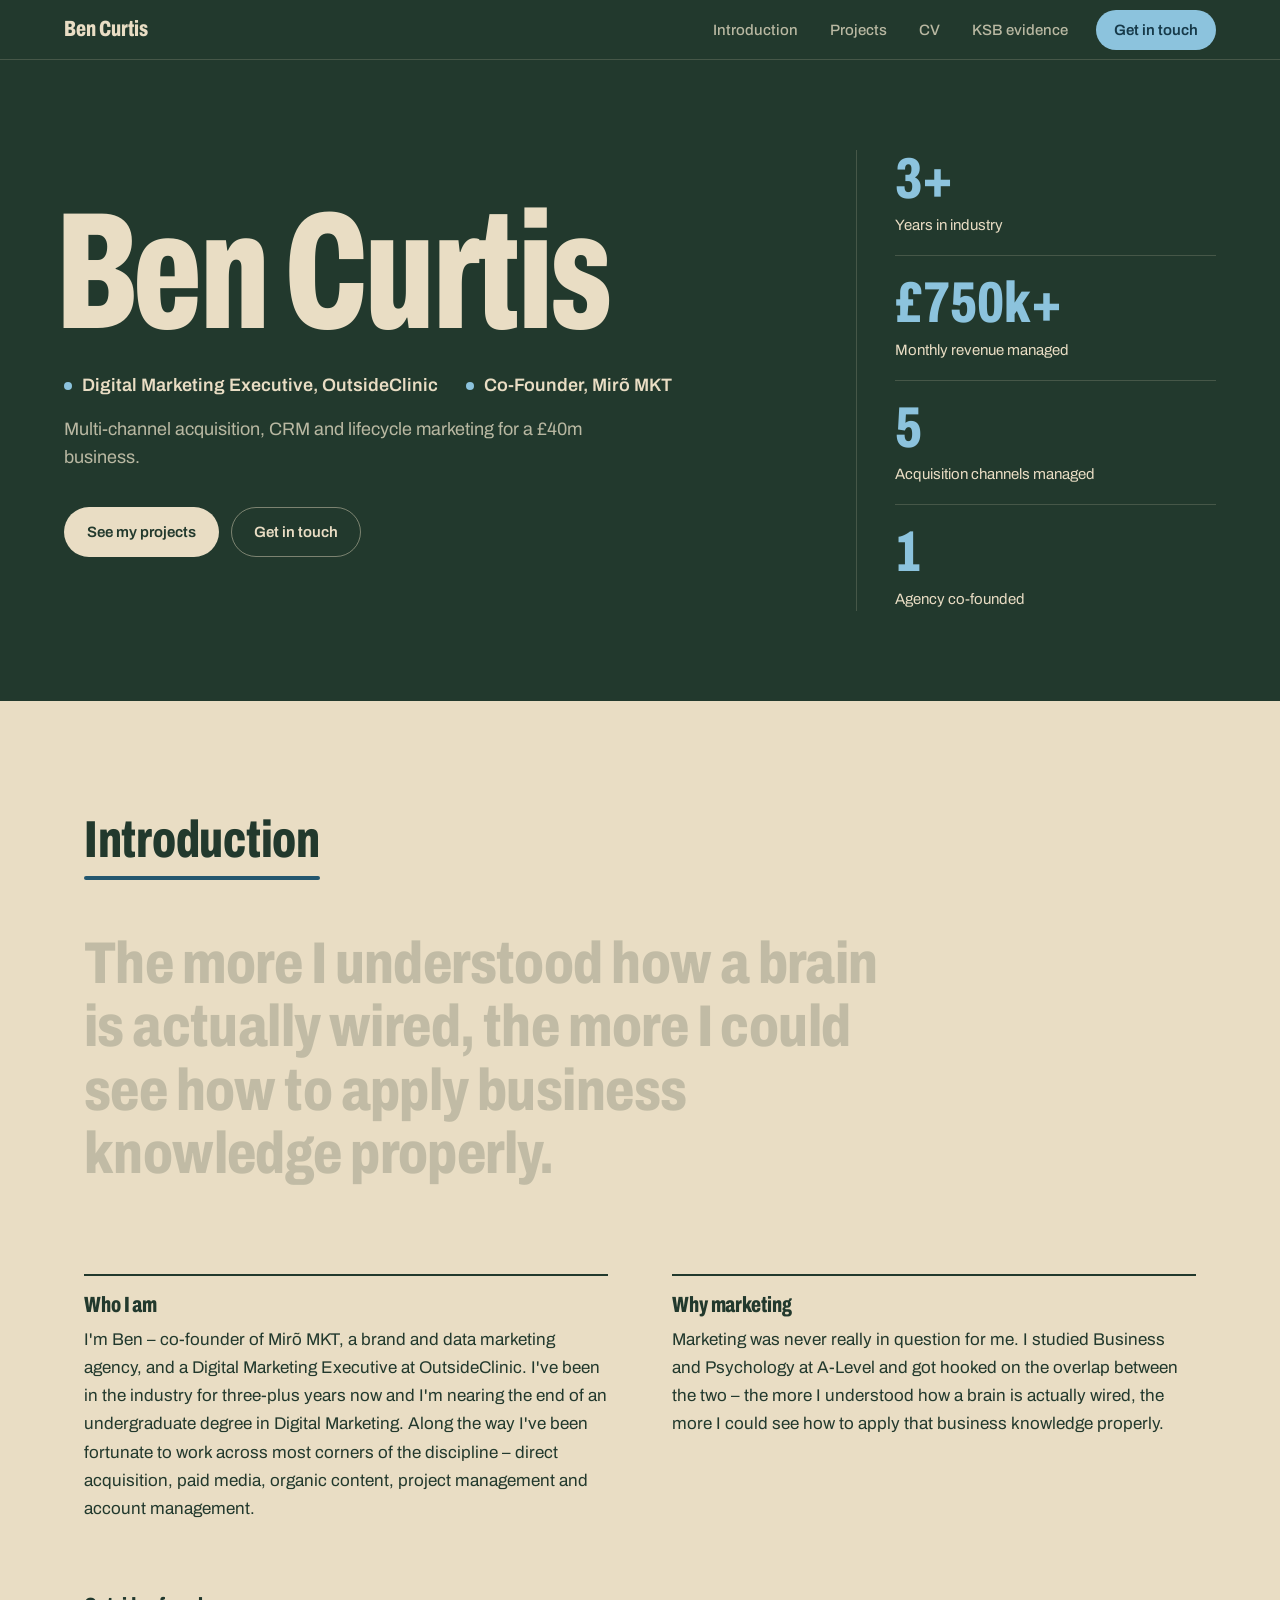
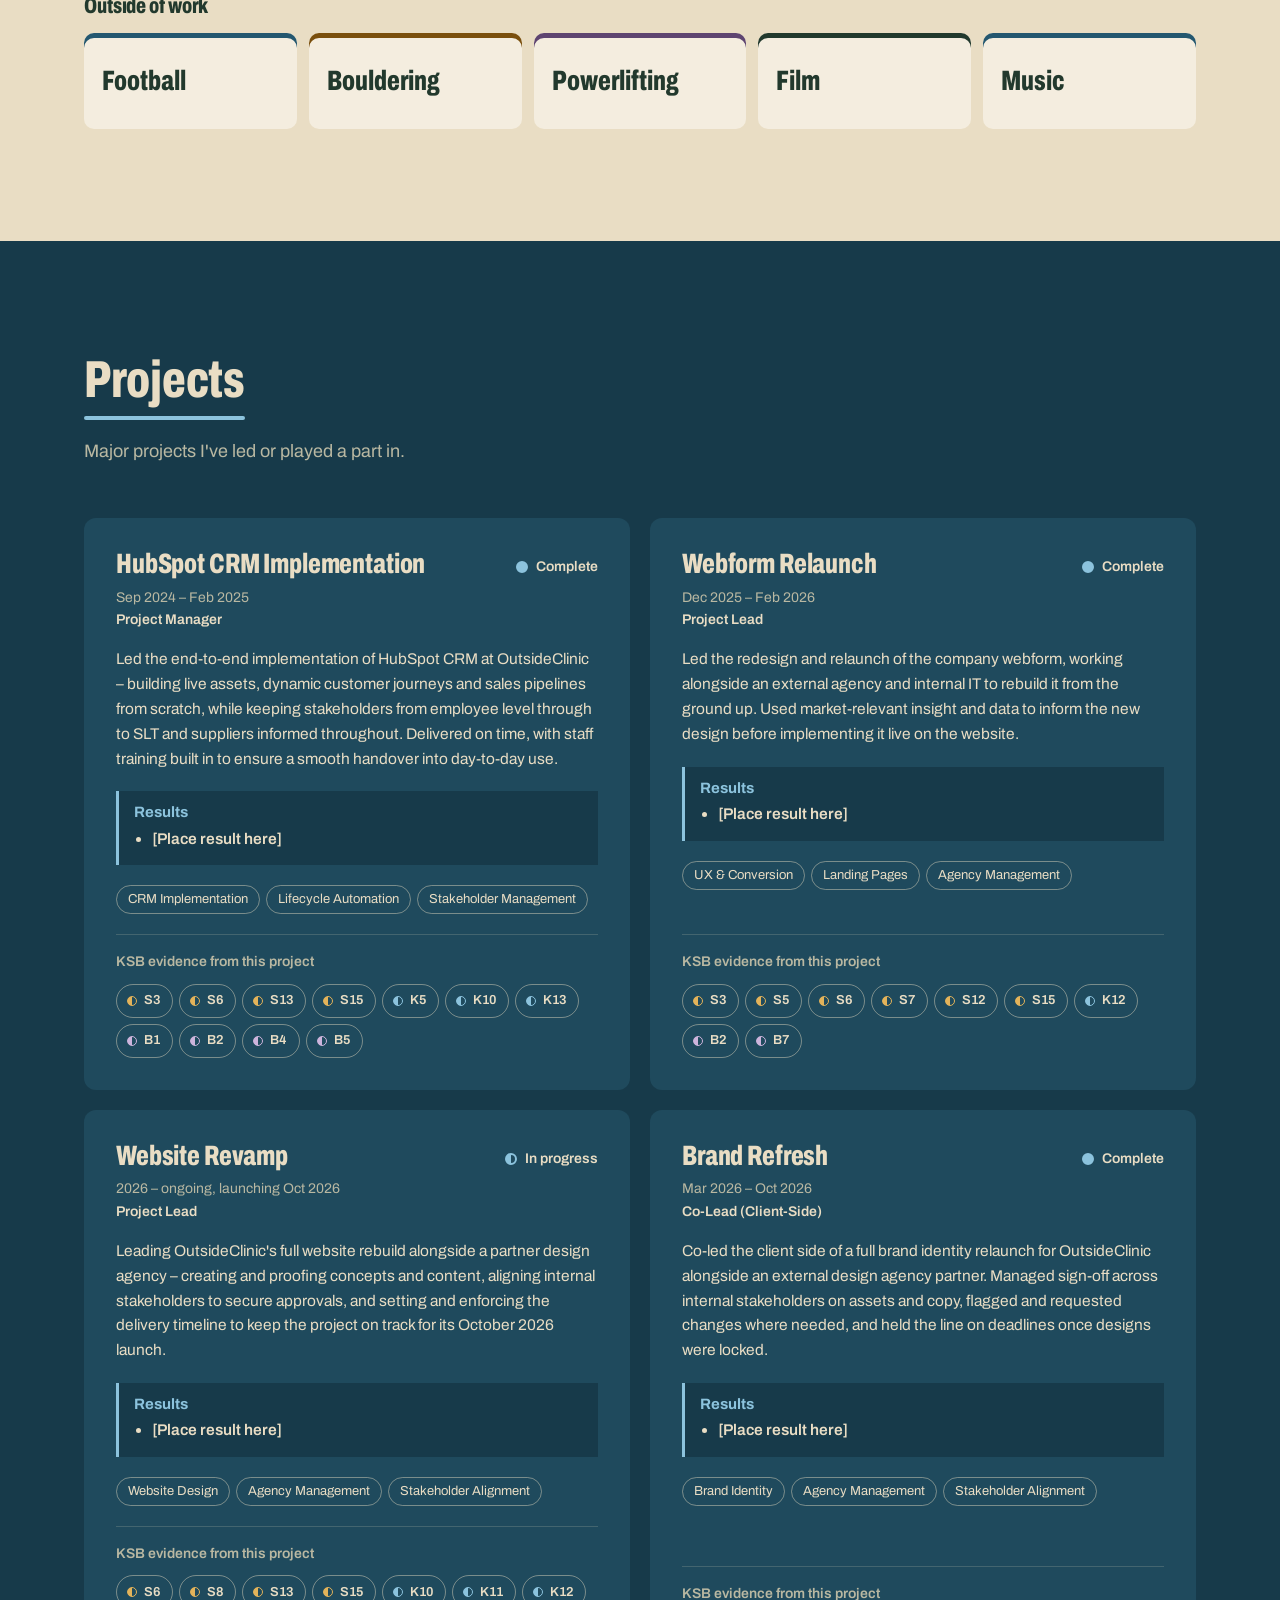
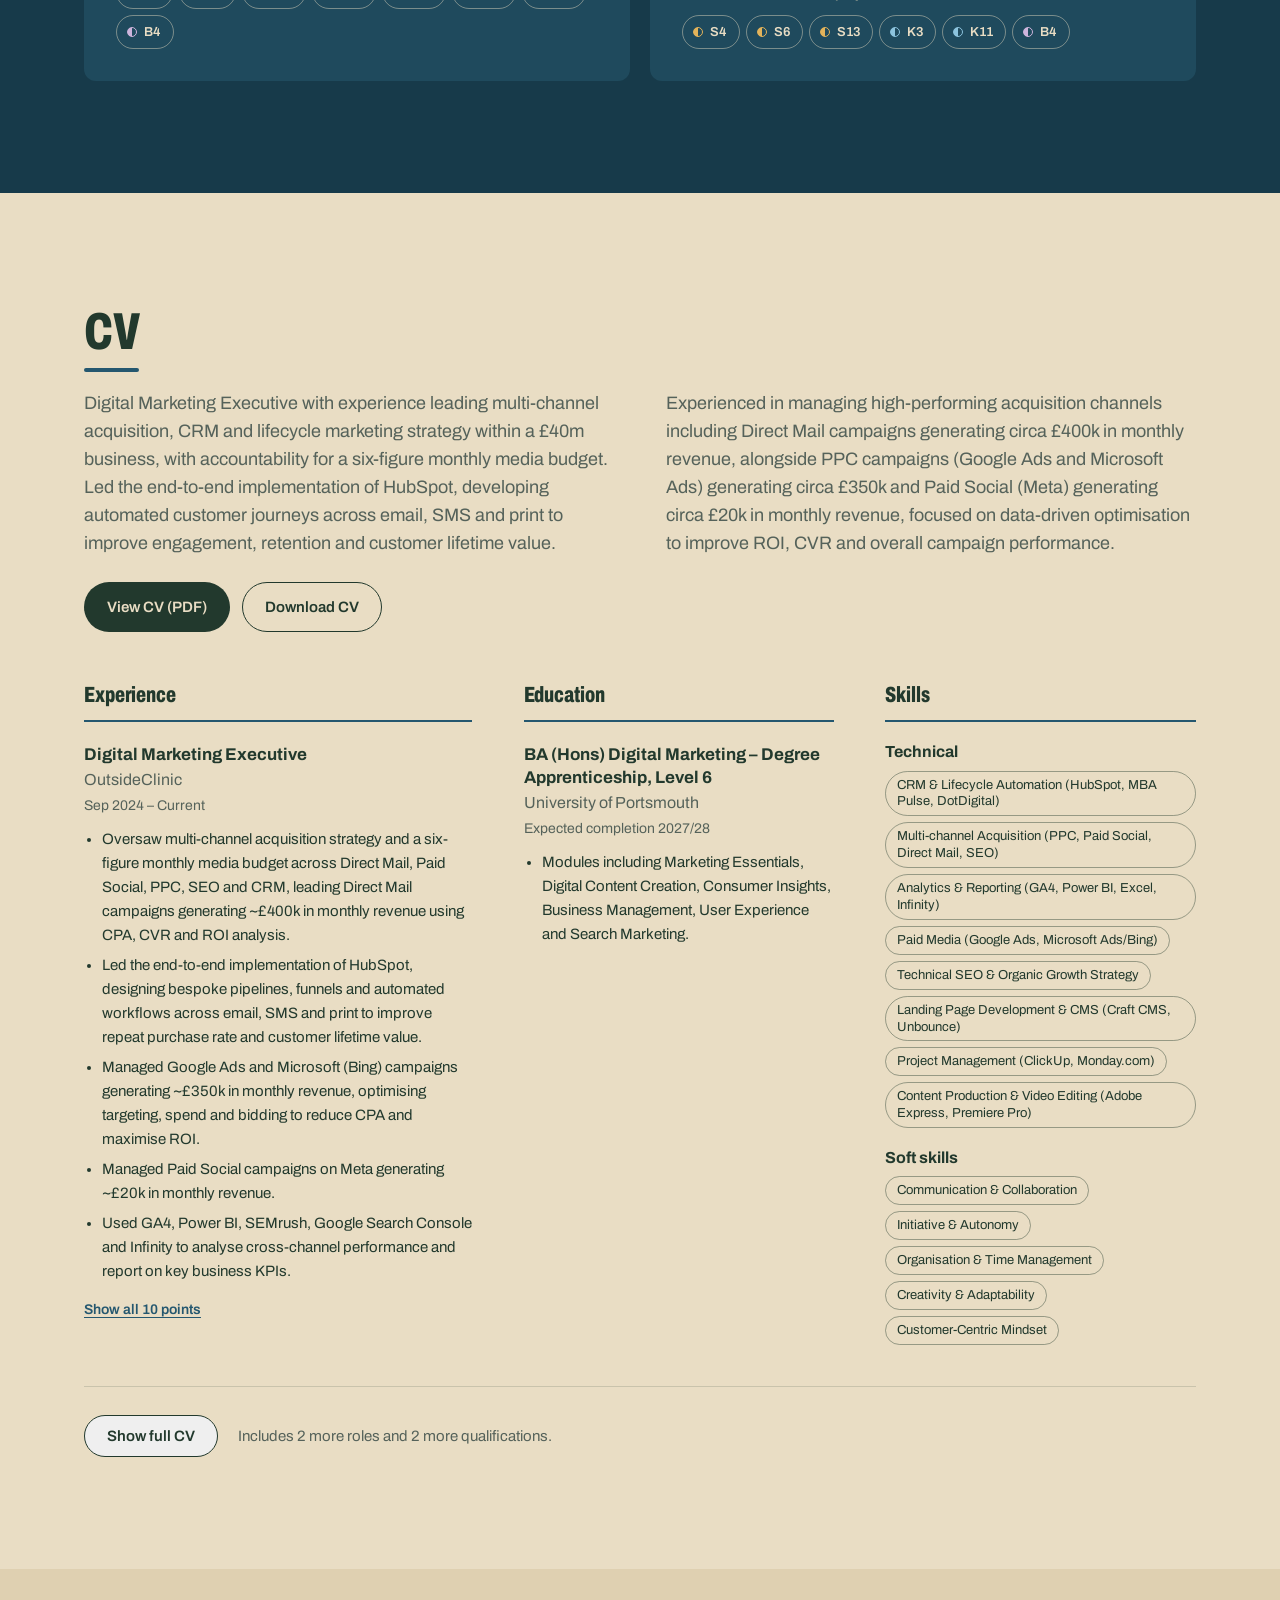
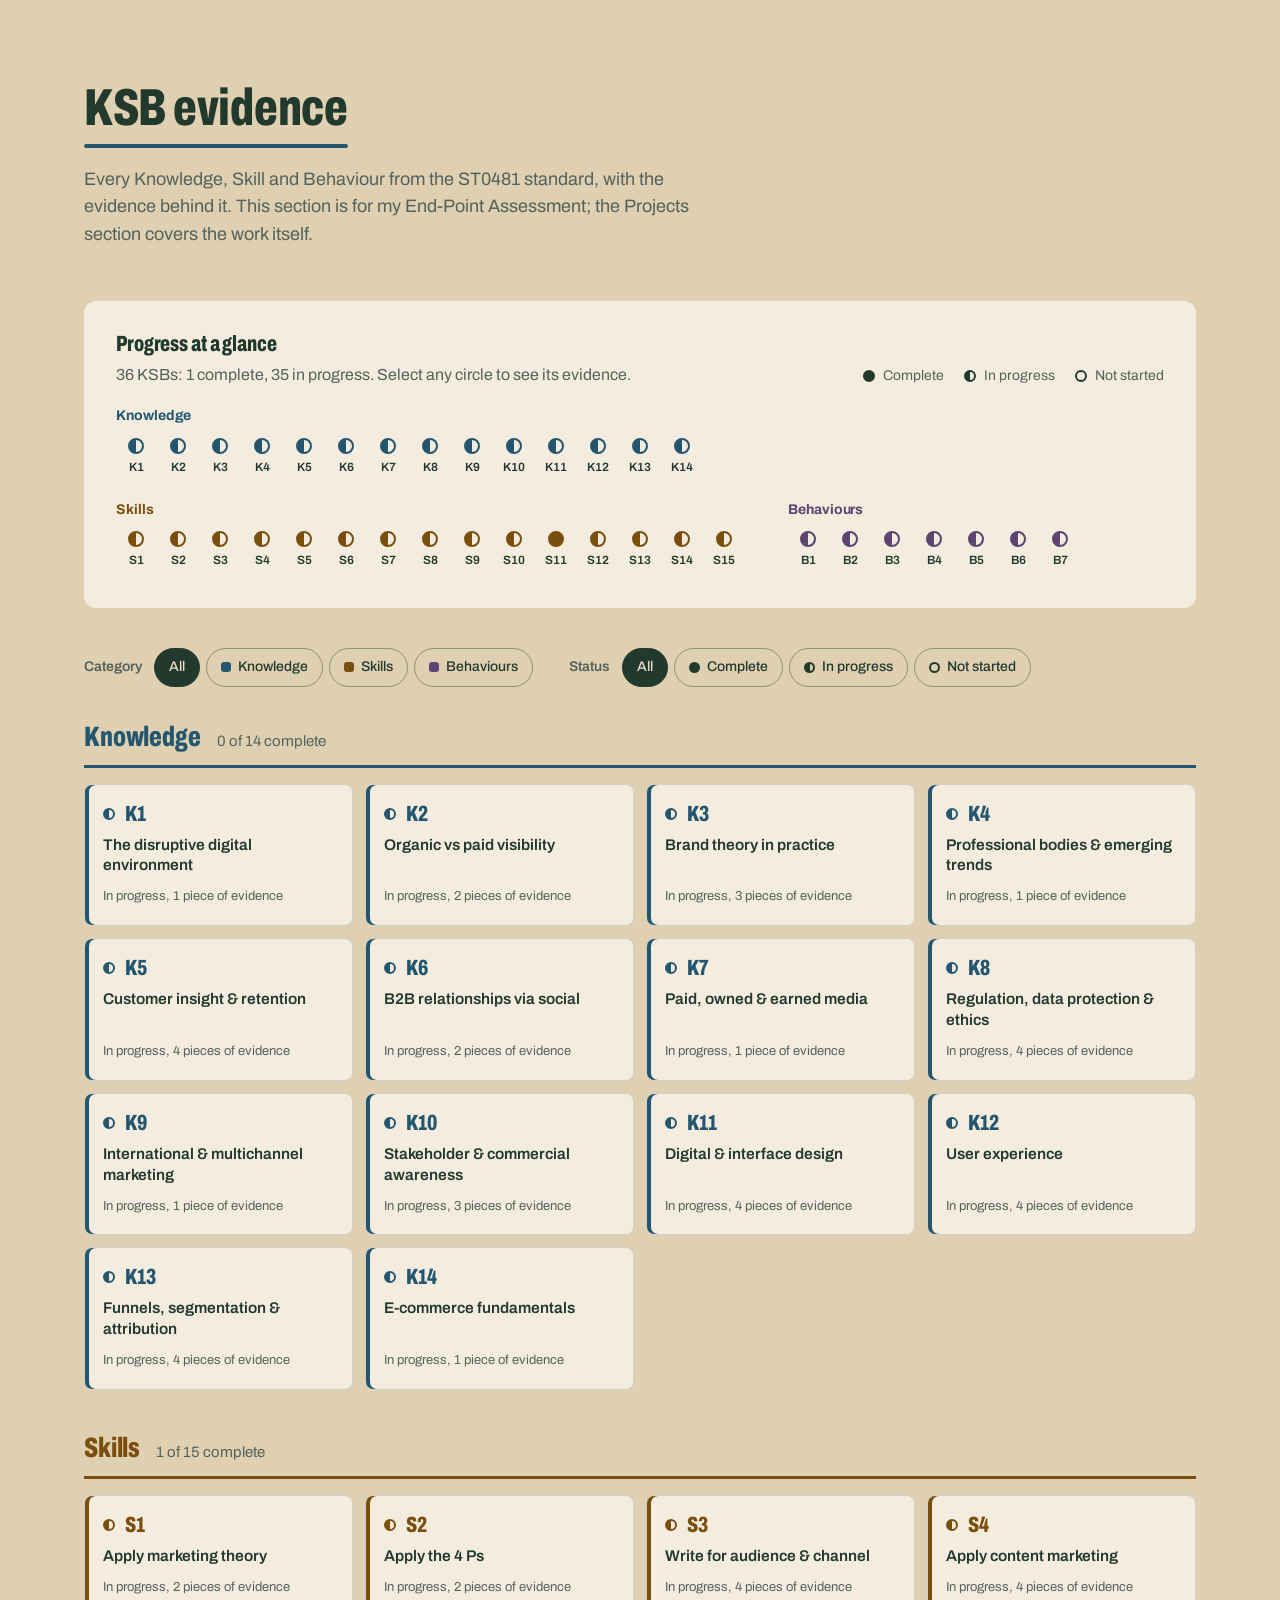
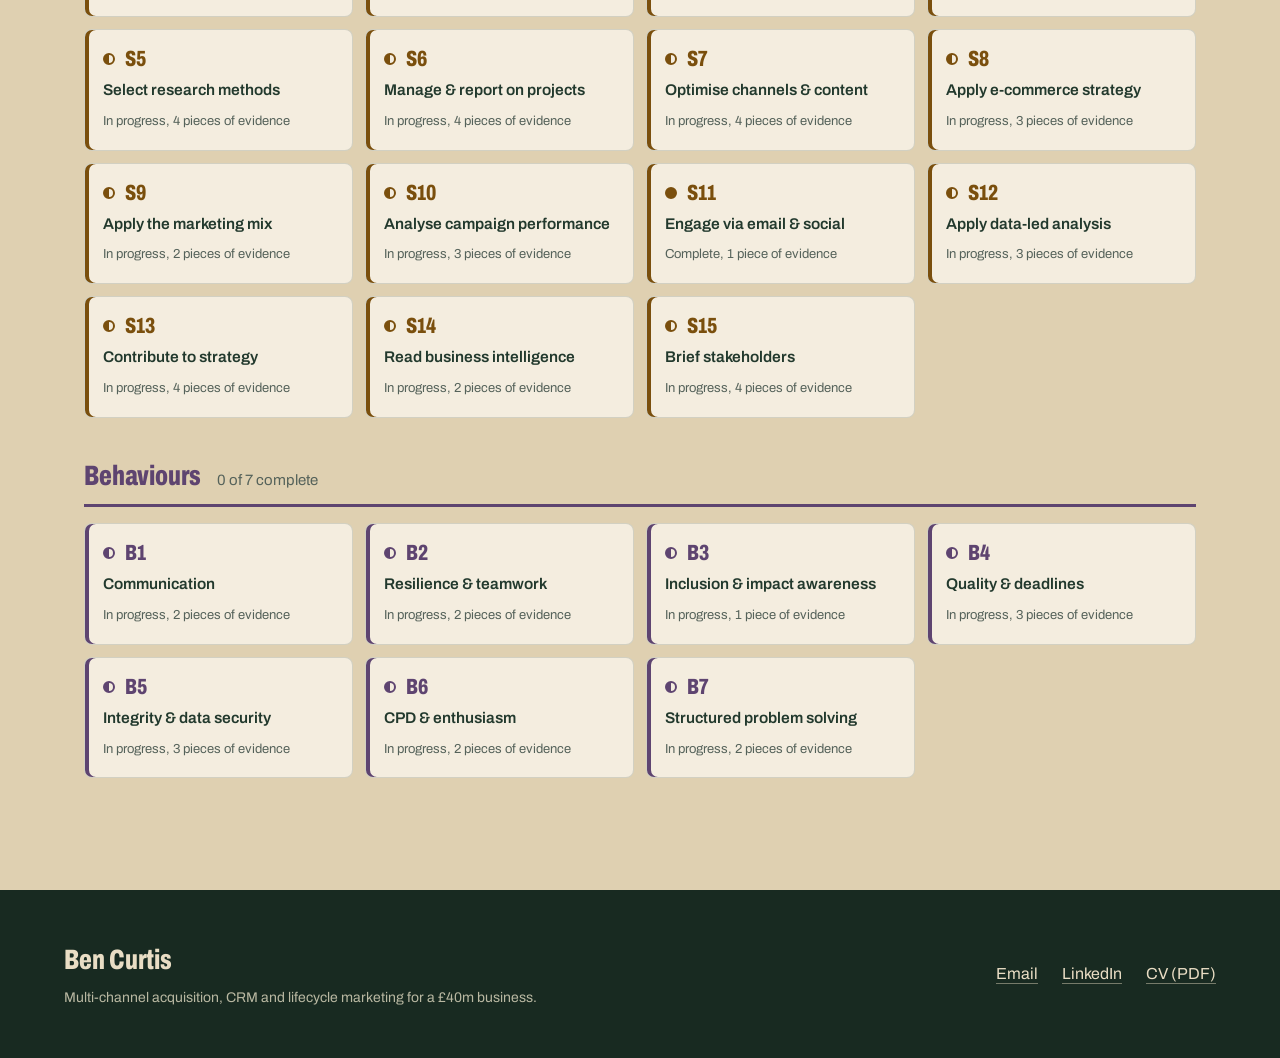
==== commit d12c9498: "Project animations, short CV, split summary, BC favicon - Project cards rise in as they reach the sc" ====
--- a/index.html
+++ b/index.html
@@ -6,7 +6,9 @@
 <title>Ben Curtis – Digital Marketing Executive</title>
 <meta name="description" content="Portfolio of Ben Curtis, Digital Marketing Executive at OutsideClinic and co-founder of Mirõ MKT: projects, CV and University KSB evidence.">
 <meta name="theme-color" content="#22392D">
-<link rel="icon" href="data:image/svg+xml,%3Csvg xmlns='http://www.w3.org/2000/svg' viewBox='0 0 64 64'%3E%3Crect width='64' height='64' rx='14' fill='%2322392D'/%3E%3Ccircle cx='32' cy='32' r='13' fill='%238CC3DD'/%3E%3C/svg%3E">
+<link rel="icon" type="image/png" sizes="32x32" href="favicon-32.png">
+<link rel="icon" type="image/png" sizes="192x192" href="favicon-192.png">
+<link rel="apple-touch-icon" href="apple-touch-icon.png">
 <!-- Link previews (LinkedIn, Slack, WhatsApp, email). These are read
      without running JavaScript, so they must be written out here.
      If the site moves to a custom domain, update the two URLs below. -->
@@ -22,7 +24,7 @@
 <link rel="preconnect" href="https://fonts.googleapis.com">
 <link rel="preconnect" href="https://fonts.gstatic.com" crossorigin>
 <link href="https://fonts.googleapis.com/css2?family=Archivo:ital,wdth,wght@0,62..125,400..800;1,62..125,400..800&display=swap" rel="stylesheet">
-<link rel="stylesheet" href="styles.css?v=20261031a">
+<link rel="stylesheet" href="styles.css?v=20261031b">
 </head>
 <body>
 
@@ -92,7 +94,7 @@
     <div class="section-inner">
       <header class="section-head section-head-wide">
         <h2>CV</h2>
-        <p class="section-lede cv-summary" id="cvSummary"></p>
+        <div class="cv-summary" id="cvSummary"></div>
         <div class="cv-actions" id="cvActions" hidden>
           <a href="#" id="cvView" class="btn btn-dark" target="_blank" rel="noopener">View CV (PDF)</a>
           <a href="#" id="cvDownload" class="btn btn-outline" download="Ben-Curtis-CV.pdf">Download CV</a>
@@ -115,6 +117,10 @@
           <h4 class="skill-subhead">Soft skills</h4>
           <div class="tag-list" id="cvSkillsSoft"></div>
         </div>
+      </div>
+      <div class="cv-full-toggle" id="cvFullToggleWrap" hidden>
+        <button type="button" class="btn btn-outline" id="cvFullToggle" aria-expanded="false">Show full CV</button>
+        <p class="cv-full-note" id="cvFullNote"></p>
       </div>
     </div>
   </section>
@@ -186,7 +192,7 @@
 </div>
 
 <!-- ?v= forces browsers to fetch fresh files after each update; change it whenever the files change -->
-<script src="data.js?v=20261031a"></script>
-<script src="script.js?v=20261031a"></script>
+<script src="data.js?v=20261031b"></script>
+<script src="script.js?v=20261031b"></script>
 </body>
 </html>
--- a/styles.css
+++ b/styles.css
@@ -279,8 +279,10 @@
 .section-alt{ background: var(--sand-shade); }
 .section-head{ max-width: 680px; margin-bottom: clamp(32px, 5vw, 52px); }
 .section-head-wide{ max-width: none; }
-/* The CV summary runs across the full width in two columns, so lines stay readable */
-.section-lede.cv-summary{ max-width: none; columns: 2 320px; column-gap: clamp(32px, 4vw, 56px); }
+/* The CV summary runs across the full width as two columns, split where a sentence ends */
+.cv-summary{ display: grid; grid-template-columns: repeat(2, minmax(0, 1fr)); gap: clamp(20px, 4vw, 56px); margin-top: 18px; }
+.cv-summary p{ color: var(--moss); font-size: var(--step-1); line-height: 1.55; }
+@media (max-width: 760px){ .cv-summary{ grid-template-columns: 1fr; } }
 .section-head h2{ font-size: var(--step-4); display: inline-block; position: relative; padding-bottom: 14px; }
 /* A lake line draws under each section heading as it comes into view */
 .section-head h2::after{
@@ -379,8 +381,33 @@
 .project-ksb .marker{ width: 10px; height: 10px; border-width: 1.5px; }
 .project-ksb:hover{ border-color: var(--sand); }
 
+/* Projects motion: cards rise in (two at a time on desktop), the Results bar
+   draws down, then the KSB pills pop in one after another. */
+.project-card{ transition: transform .35s cubic-bezier(.2,.7,.2,1), background-color .25s ease; }
+.project-card:hover{ transform: translateY(-4px); background: #235369; }
+.project-results{ position: relative; border-left: 0; }
+.project-results::before{
+  content: ""; position: absolute; left: 0; top: 0; bottom: 0; width: 3px;
+  background: var(--lake-light);
+  transform-origin: top; transform: scaleY(1);
+}
+@keyframes card-in{ from{ opacity: 0; transform: translateY(32px); } to{ opacity: 1; transform: none; } }
+@keyframes bar-down{ from{ transform: scaleY(0); } to{ transform: scaleY(1); } }
+@keyframes rise{ from{ opacity: 0; transform: translateY(6px); } to{ opacity: 1; transform: none; } }
+@keyframes pop{ 0%{ opacity: 0; transform: scale(.6); } 70%{ opacity: 1; transform: scale(1.06); } 100%{ opacity: 1; transform: none; } }
+.project-card:not(.is-in){ opacity: 0; }
+.project-card.is-in{ animation: card-in .7s cubic-bezier(.2,.7,.2,1) backwards; animation-delay: calc(mod(var(--i), 2) * 140ms); }
+.project-card.is-in .project-results::before{ animation: bar-down .6s cubic-bezier(.3,.7,.2,1) both; animation-delay: .45s; }
+.project-card.is-in .project-results ul, .project-card.is-in .project-results-title{ animation: rise .5s ease-out both; animation-delay: .6s; }
+.project-card.is-in .project-ksb{ animation: pop .4s cubic-bezier(.2,.7,.2,1) backwards; animation-delay: calc(.75s + var(--j) * 45ms); }
+@supports not (animation-delay: calc(mod(1, 2) * 1ms)){
+  .project-card.is-in:nth-child(even){ animation-delay: 140ms; }
+  .project-card.is-in:nth-child(odd){ animation-delay: 0ms; }
+}
+
 @media (max-width: 860px){
   .project-grid{ grid-template-columns: 1fr; }
+  .project-card.is-in{ animation-delay: 0ms; }
 }
 @media (max-width: 480px){
   .project-top{ flex-direction: column-reverse; gap: 8px; }
@@ -393,6 +420,8 @@
 .cv-block-title{ font-size: var(--step-2); padding-bottom: 14px; margin-bottom: 22px; border-bottom: 2px solid var(--lake); }
 .cv-entry{ margin-bottom: 24px; padding-bottom: 22px; border-bottom: 1px solid var(--line); }
 .cv-entry:last-child{ border-bottom: 0; }
+/* No divider under the last entry that's actually showing */
+.cv-entry:not(:has(~ .cv-entry:not([hidden]))){ border-bottom: 0; }
 .cv-role{ font-weight: 700; font-size: 17px; line-height: 1.35; }
 .cv-org{ color: var(--moss); }
 .cv-period{ font-size: 14px; color: var(--moss); font-variant-numeric: tabular-nums; margin: 2px 0 10px; }
@@ -408,6 +437,9 @@
 .cv-more:hover{ text-decoration-thickness: 2px; }
 .skill-subhead{ font-size: 1rem; font-variation-settings: 'wdth' 100; font-weight: 700; margin: 22px 0 10px; }
 .skill-subhead:first-of-type{ margin-top: 0; }
+
+.cv-full-toggle{ display: flex; align-items: center; flex-wrap: wrap; gap: 12px 20px; margin-top: 12px; padding-top: 28px; border-top: 1px solid var(--line); }
+.cv-full-note{ color: var(--moss); font-size: 15px; }
 
 @media (max-width: 960px){ .cv-grid{ grid-template-columns: 1fr; } }
 
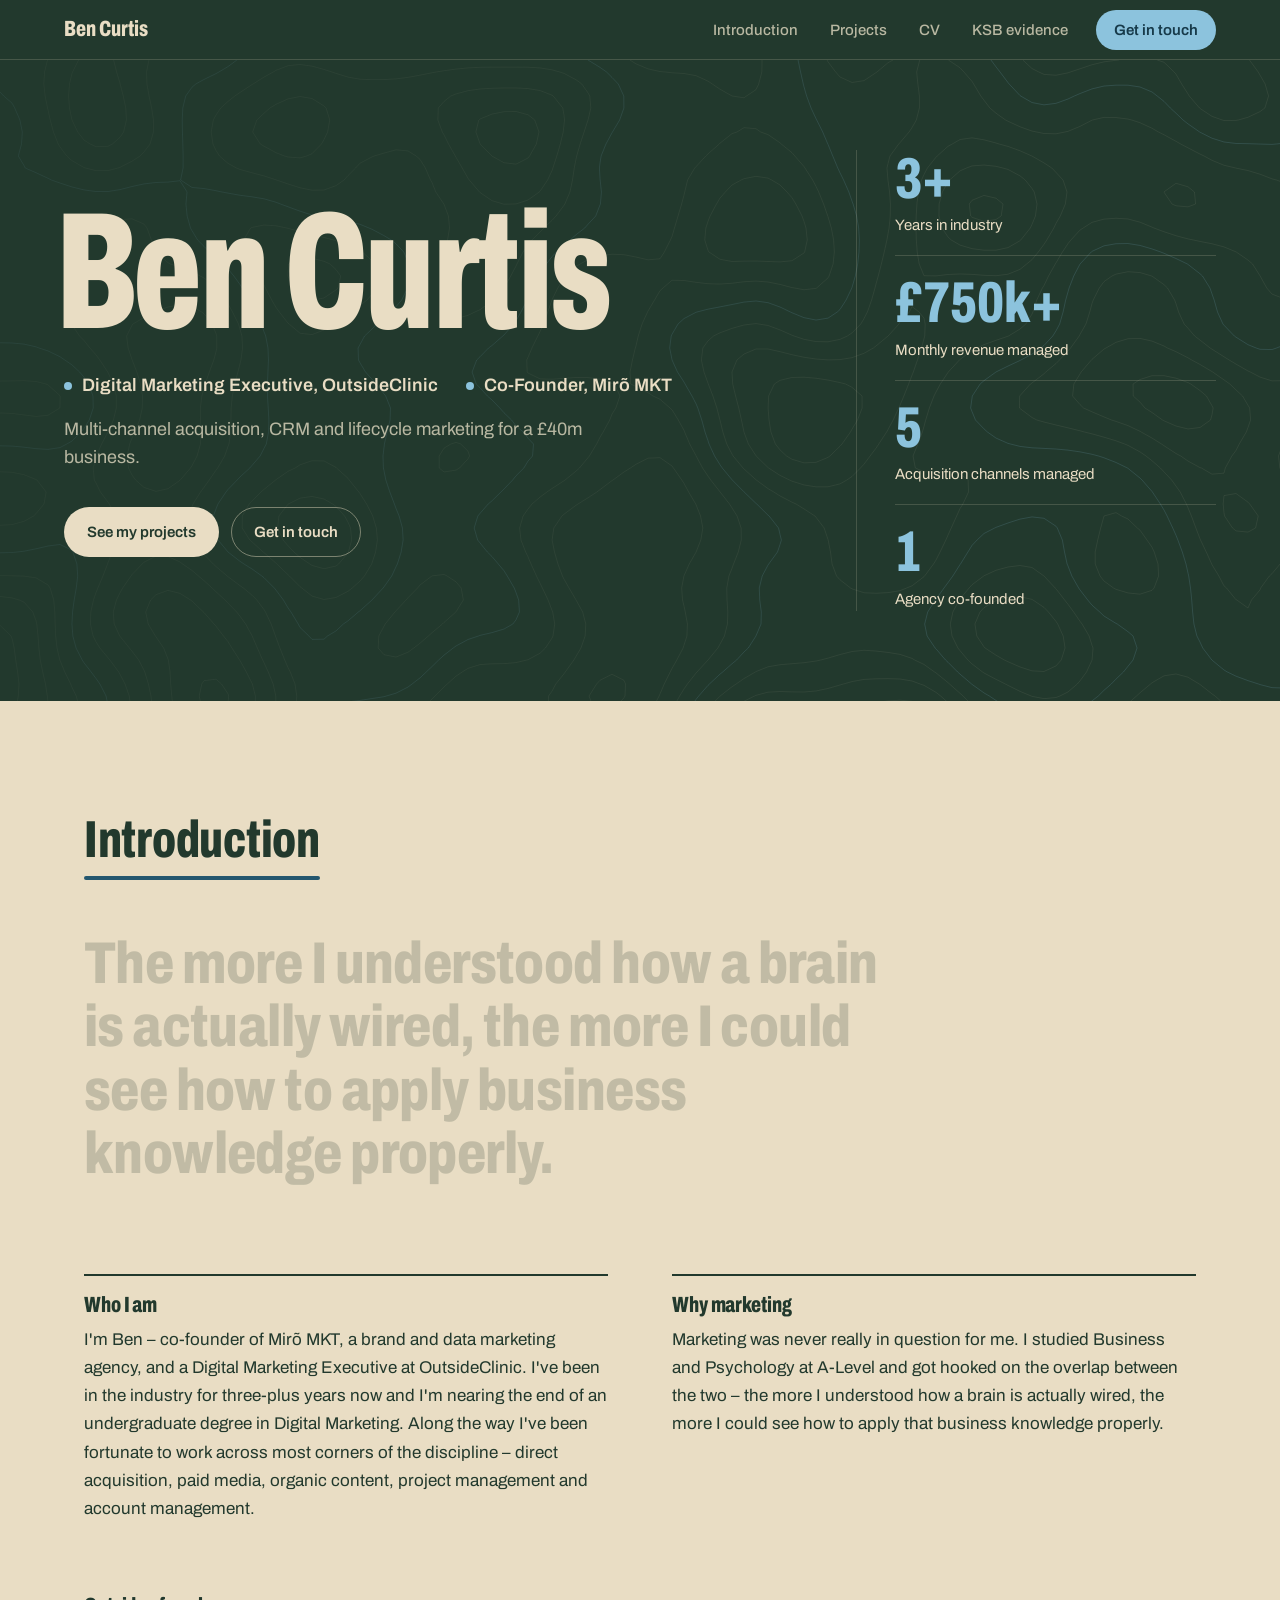
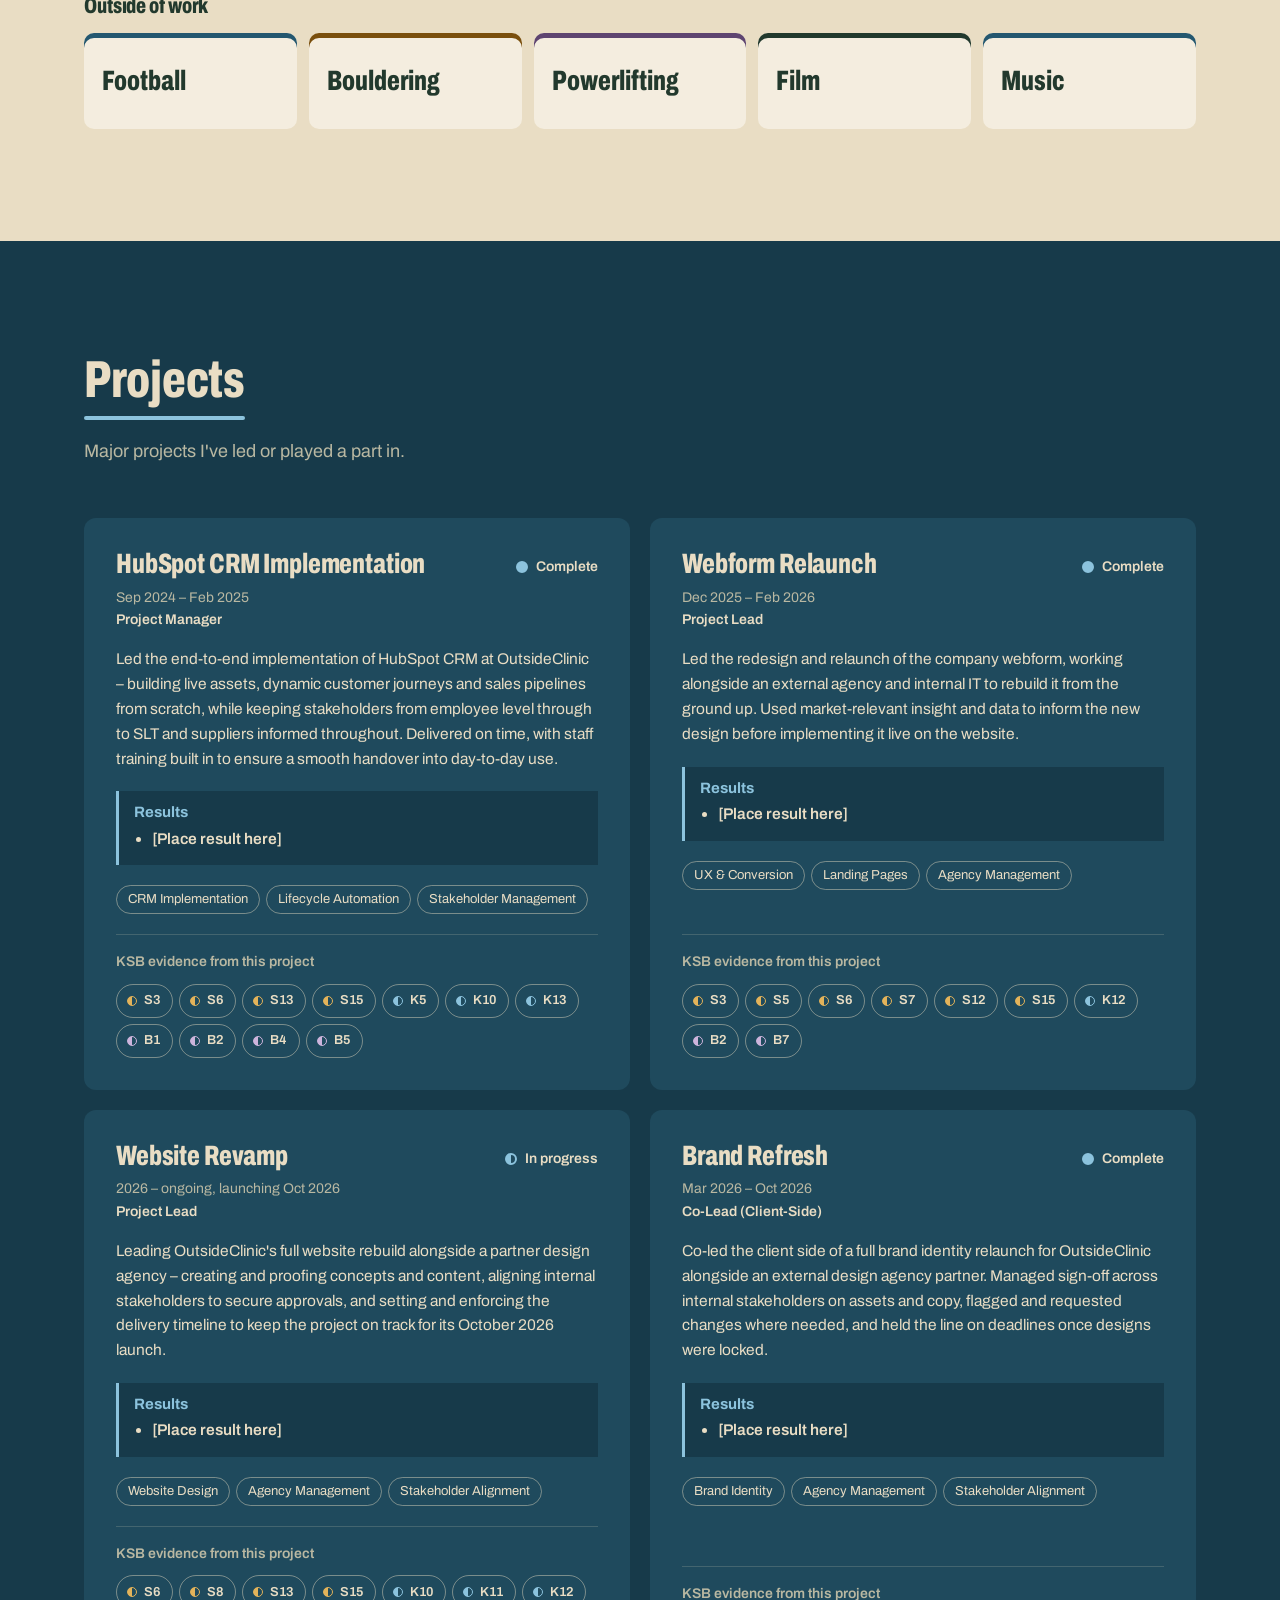
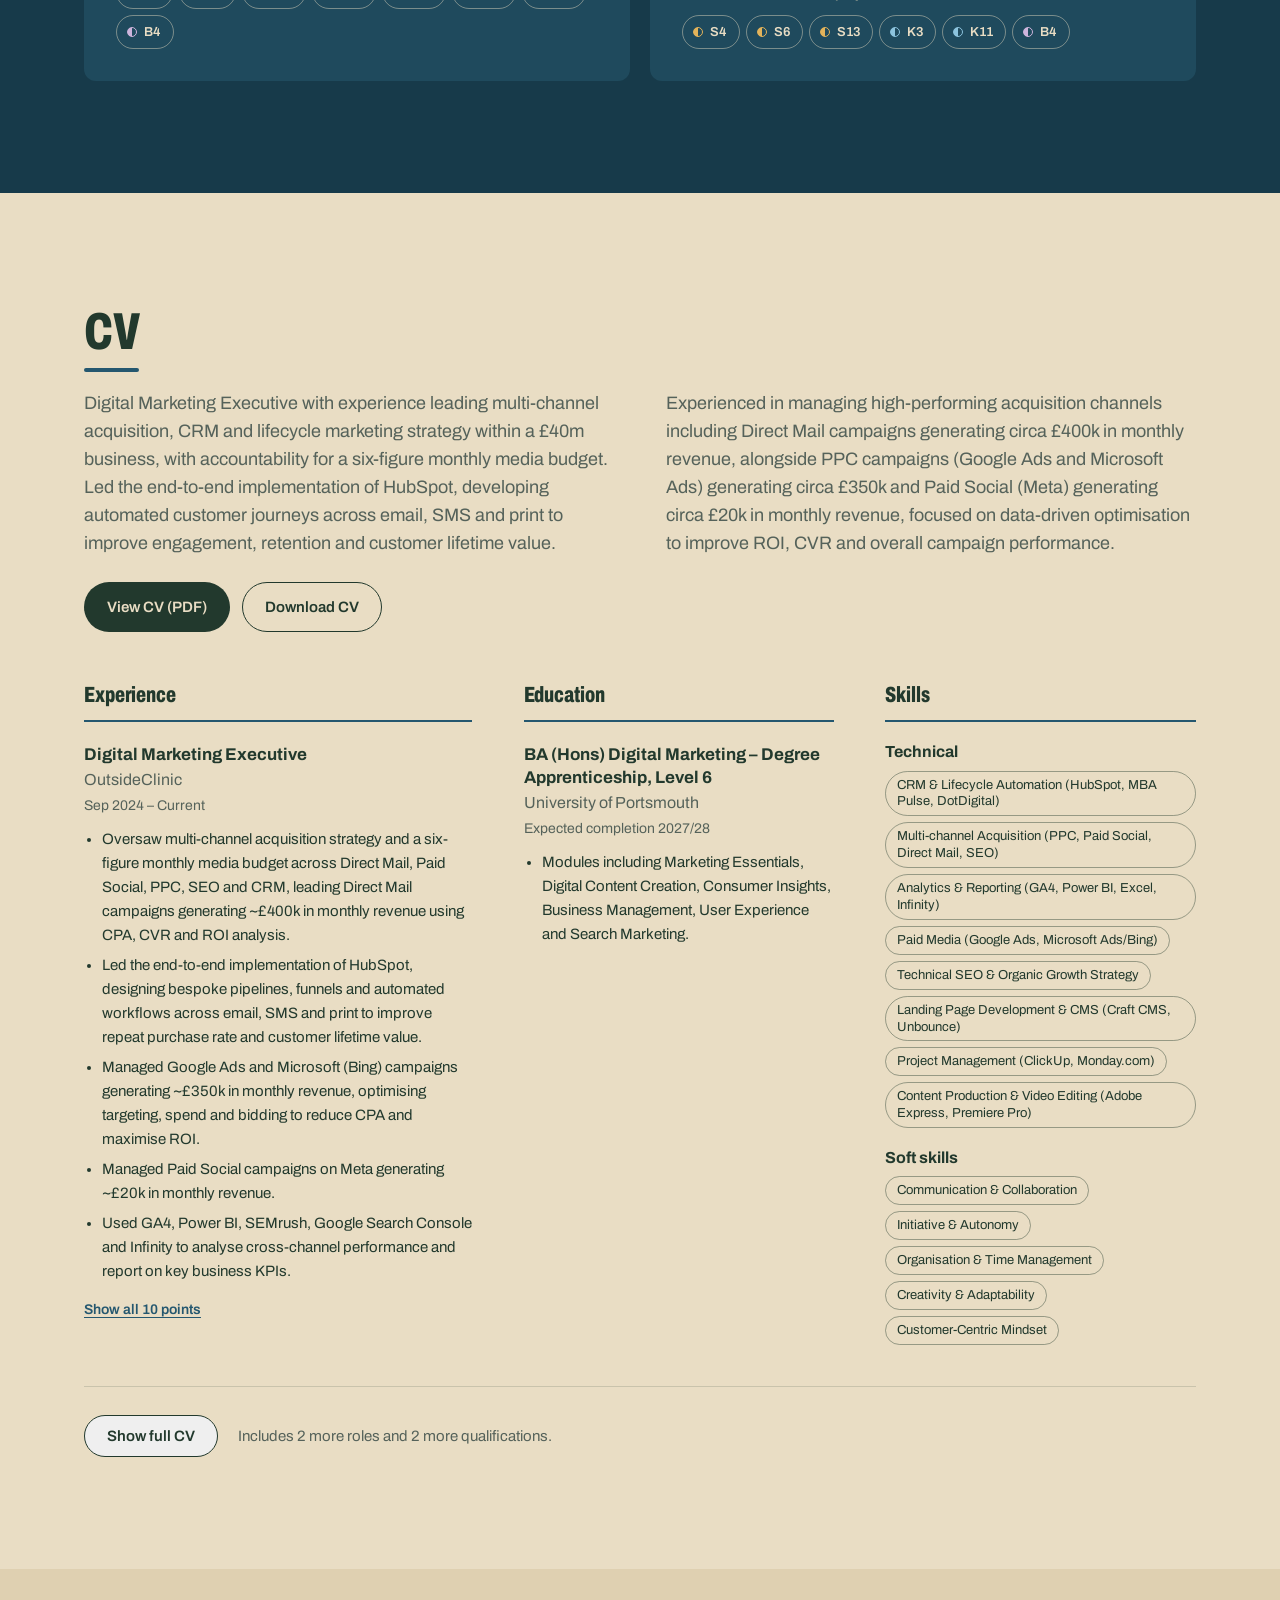
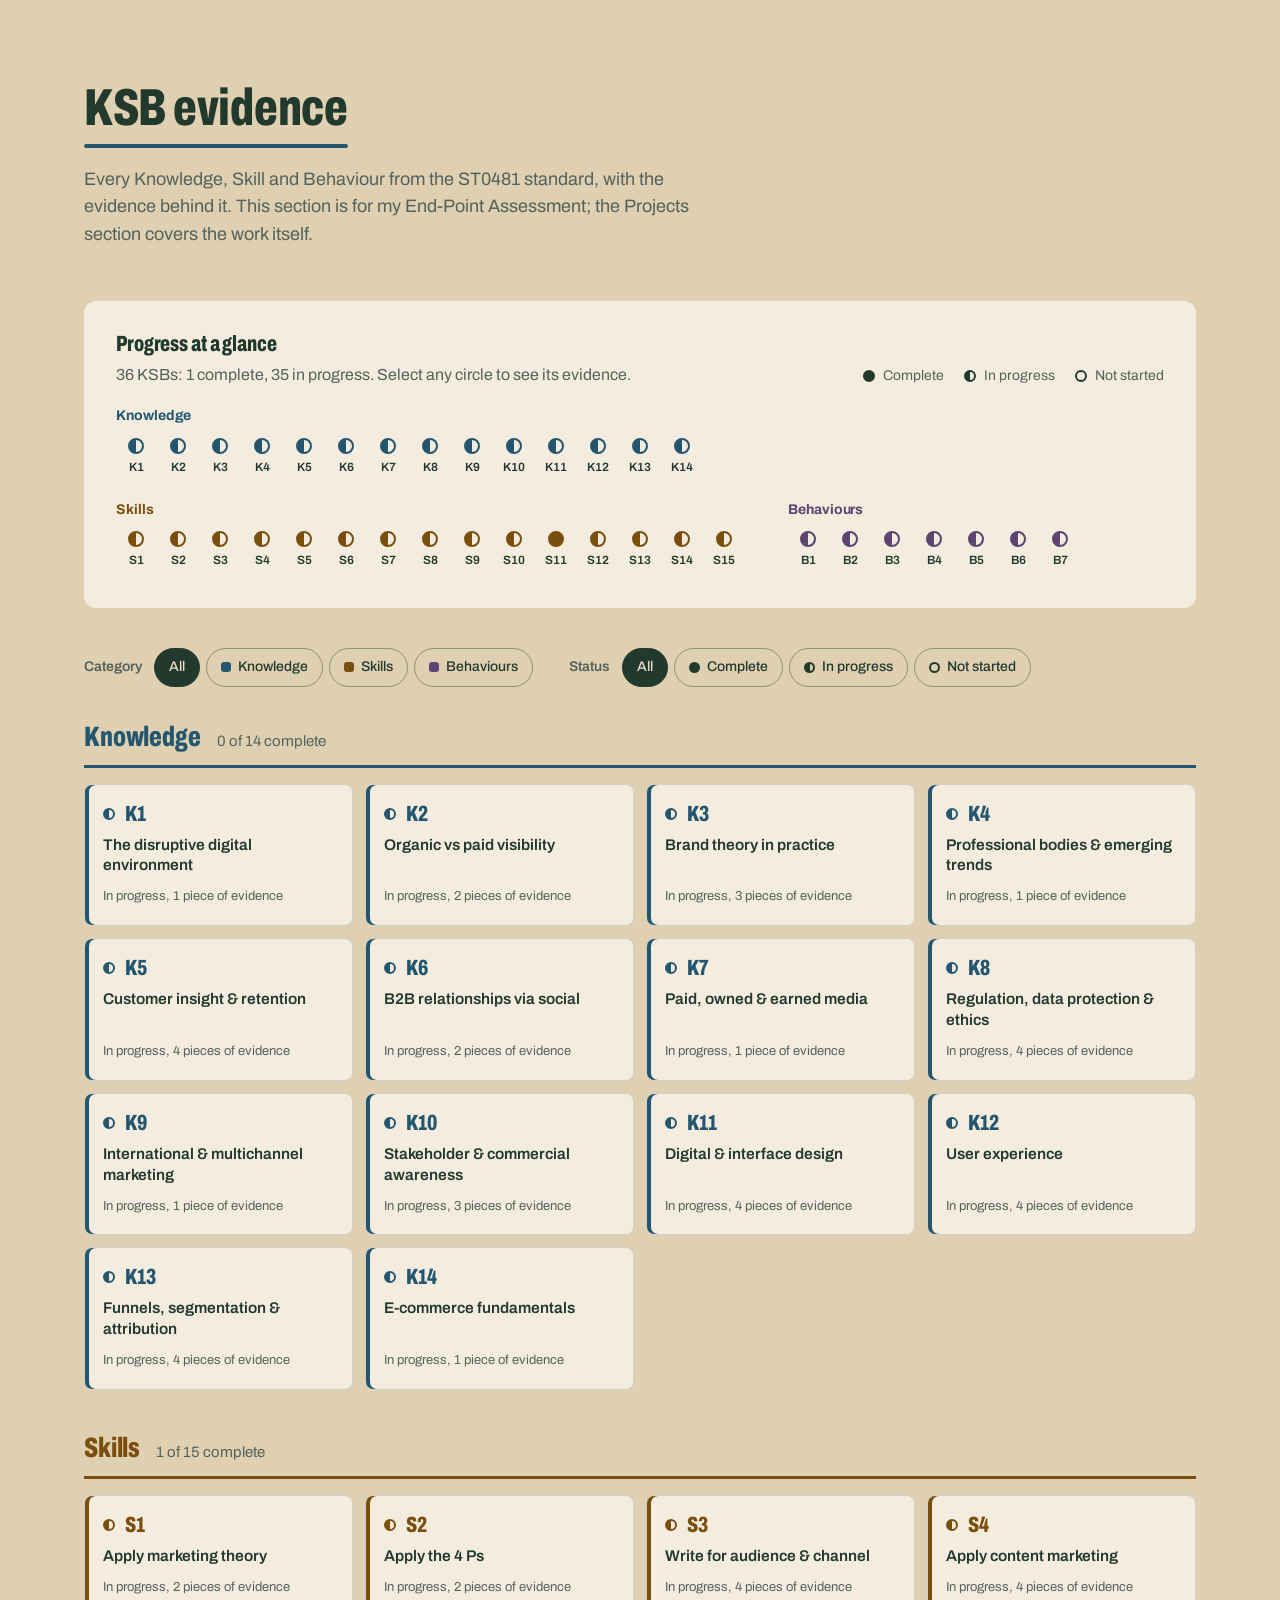
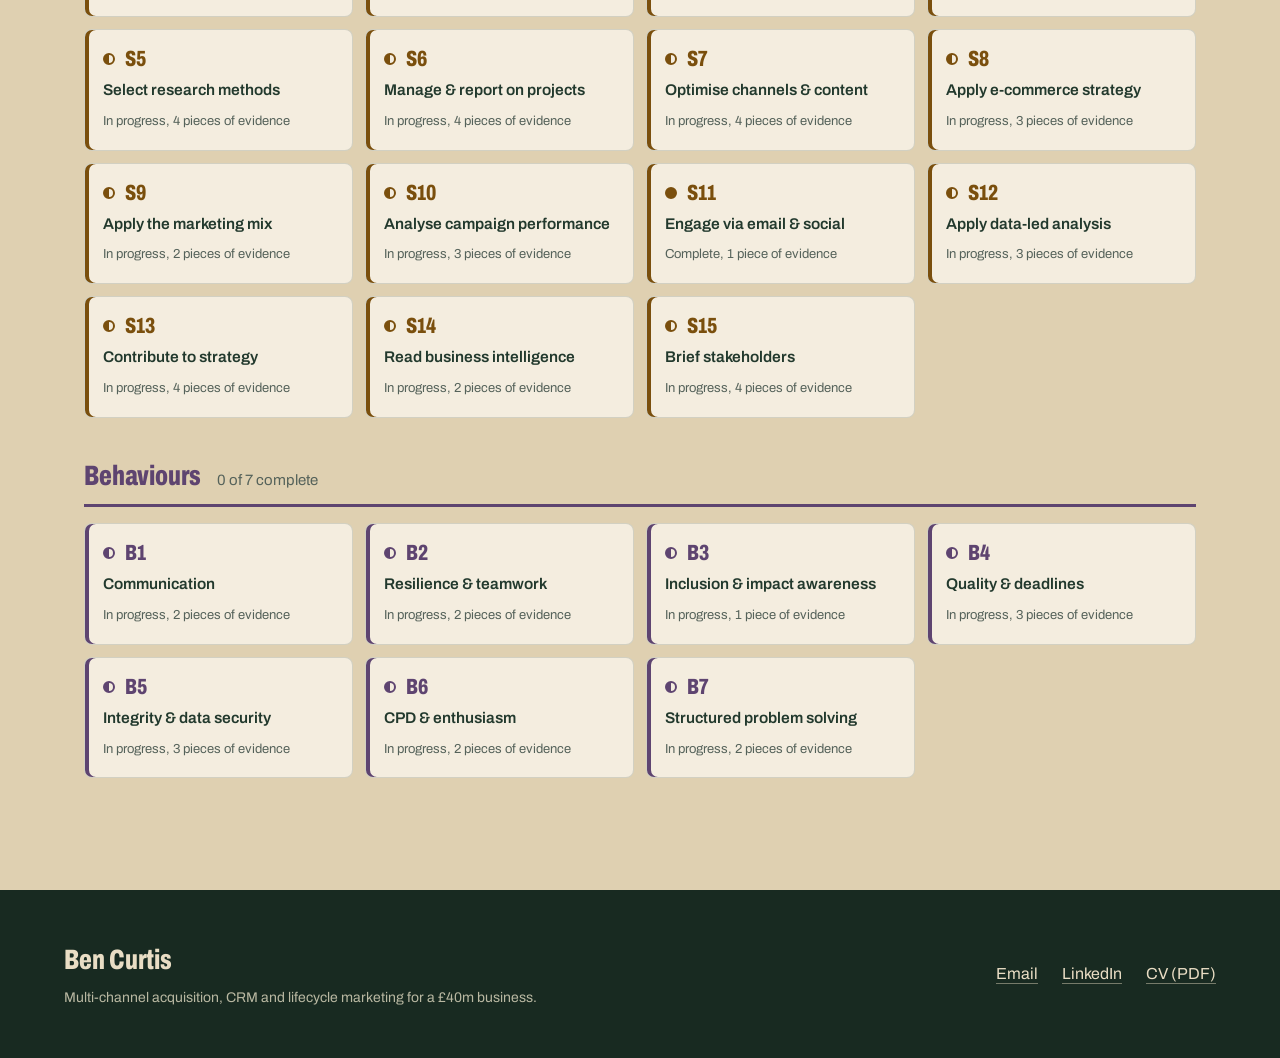
==== commit bd922565: "Hero: drifting contour lines and letter-by-letter name reveal - contours.js draws faint topographic " ====
--- a/index.html
+++ b/index.html
@@ -24,7 +24,7 @@
 <link rel="preconnect" href="https://fonts.googleapis.com">
 <link rel="preconnect" href="https://fonts.gstatic.com" crossorigin>
 <link href="https://fonts.googleapis.com/css2?family=Archivo:ital,wdth,wght@0,62..125,400..800;1,62..125,400..800&display=swap" rel="stylesheet">
-<link rel="stylesheet" href="styles.css?v=20261031b">
+<link rel="stylesheet" href="styles.css?v=20261031c">
 </head>
 <body>
 
@@ -49,6 +49,7 @@
 
   <!-- ============ HERO ============ -->
   <section class="cover" id="brief">
+    <canvas class="hero-contours" id="heroContours" aria-hidden="true"></canvas>
     <div class="cover-grid">
       <div class="cover-main">
         <h1 class="cover-name" id="coverName">Ben Curtis</h1>
@@ -192,7 +193,8 @@
 </div>
 
 <!-- ?v= forces browsers to fetch fresh files after each update; change it whenever the files change -->
-<script src="data.js?v=20261031b"></script>
-<script src="script.js?v=20261031b"></script>
+<script src="data.js?v=20261031c"></script>
+<script src="script.js?v=20261031c"></script>
+<script src="contours.js?v=20261031c"></script>
 </body>
 </html>
--- a/styles.css
+++ b/styles.css
@@ -186,7 +186,35 @@
   background: var(--pine);
   color: var(--sand);
   padding: clamp(48px, 7vw, 96px) var(--gutter);
-}
+  position: relative;
+  overflow: hidden;
+}
+/* Drifting contour lines (contours.js); fade towards the text side so the name stays crisp */
+.hero-contours{
+  position: absolute; inset: 0;
+  pointer-events: none;
+  opacity: 0;
+  transition: opacity 2s ease .3s;
+  -webkit-mask-image: linear-gradient(100deg, rgba(0,0,0,.45) 0%, rgba(0,0,0,.75) 45%, #000 75%);
+          mask-image: linear-gradient(100deg, rgba(0,0,0,.45) 0%, rgba(0,0,0,.75) 45%, #000 75%);
+}
+.hero-contours.is-ready{ opacity: 1; }
+.cover-grid{ position: relative; z-index: 1; }
+
+/* Hero entrance: the name rises letter by letter, then the rest follows */
+.cn-word{ display: inline-block; clip-path: inset(-40% -15% 0 -15%); }
+.cn-letter{ display: inline-block; }
+@keyframes letter-up{ from{ transform: translateY(105%); } to{ transform: none; } }
+@keyframes hero-fade{ from{ opacity: 0; transform: translateY(10px); } to{ opacity: 1; transform: none; } }
+.cover.is-entering .cn-letter{ animation: letter-up .9s cubic-bezier(.2,.75,.15,1) backwards; animation-delay: calc(var(--k) * 45ms + 100ms); }
+.cover.is-entering .cover-roles{ animation: hero-fade .7s ease-out backwards .65s; }
+.cover.is-entering .cover-headline{ animation: hero-fade .7s ease-out backwards .8s; }
+.cover.is-entering .cover-actions{ animation: hero-fade .7s ease-out backwards .95s; }
+.cover.is-entering .stat{ animation: hero-fade .7s ease-out backwards; }
+.cover.is-entering .stat:nth-child(1){ animation-delay: .8s; }
+.cover.is-entering .stat:nth-child(2){ animation-delay: .92s; }
+.cover.is-entering .stat:nth-child(3){ animation-delay: 1.04s; }
+.cover.is-entering .stat:nth-child(4){ animation-delay: 1.16s; }
 .cover-grid{
   max-width: 1240px; margin: 0 auto;
   display: grid;
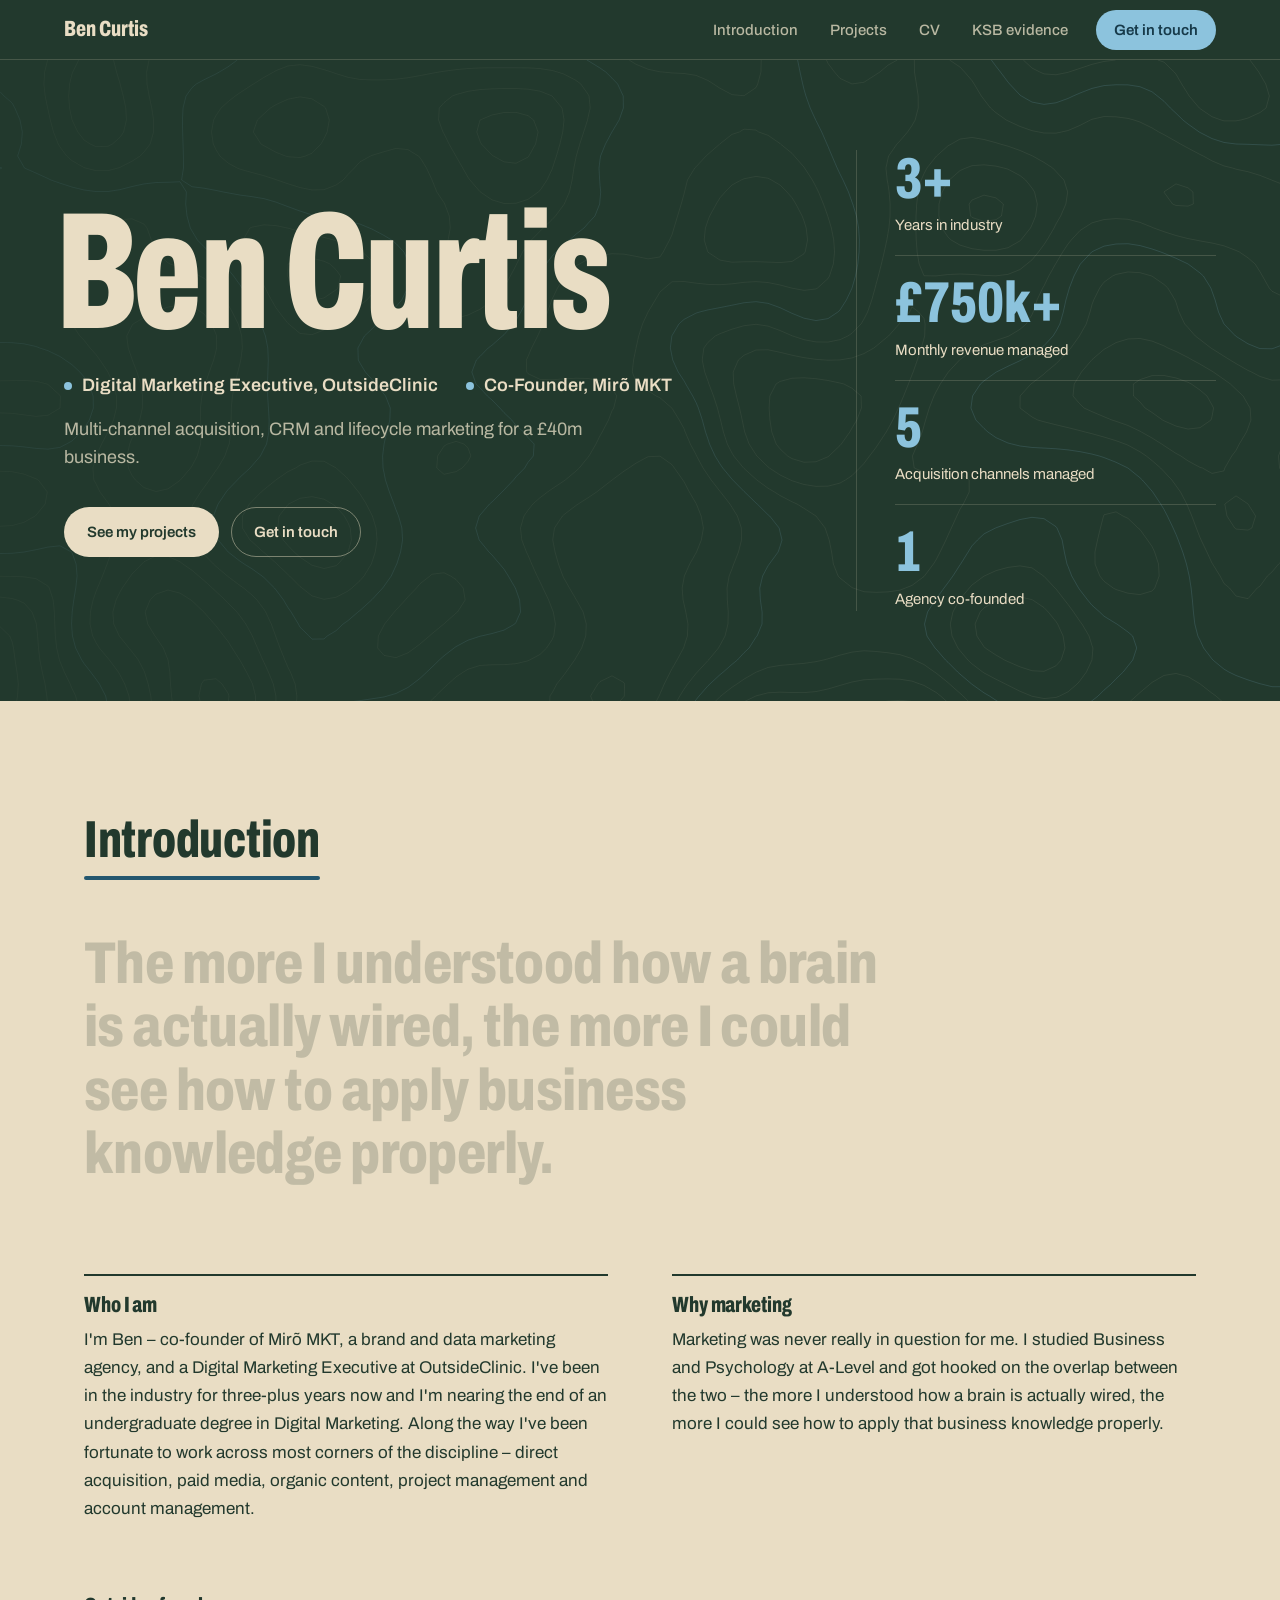
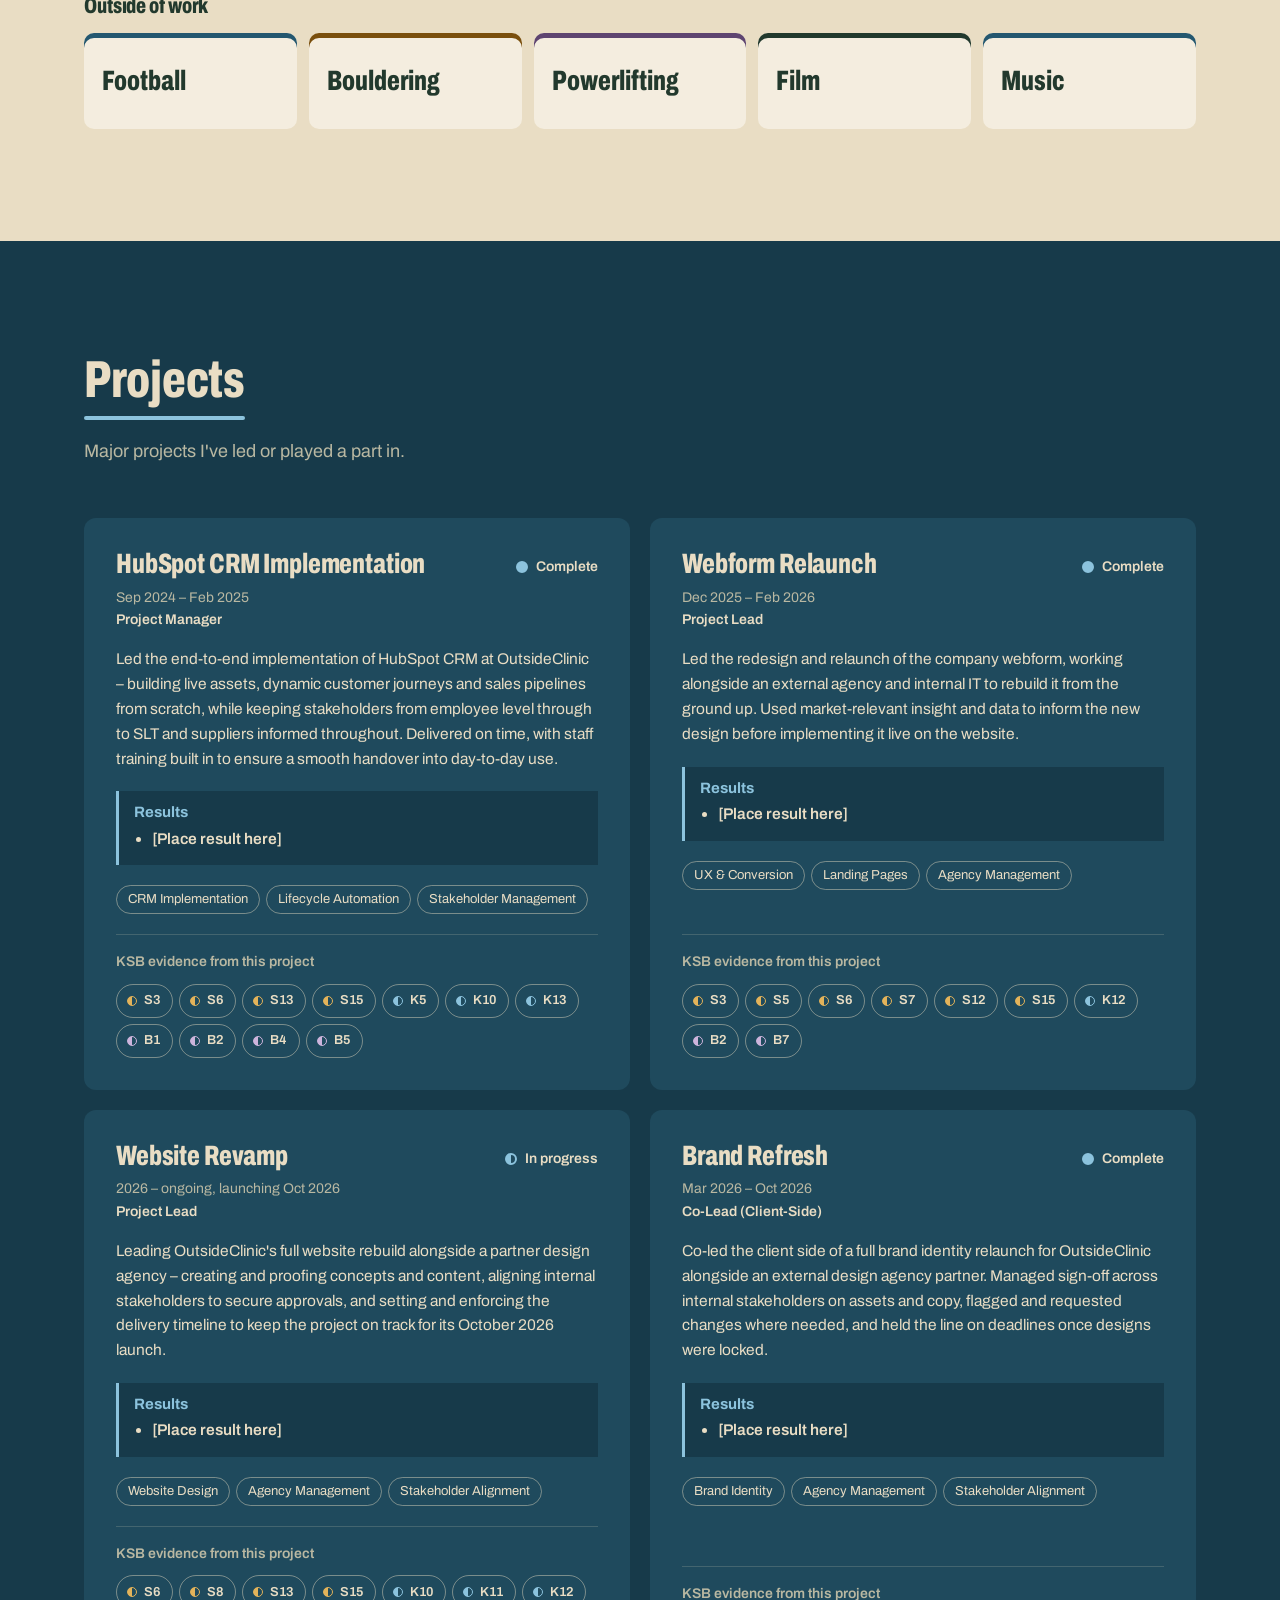
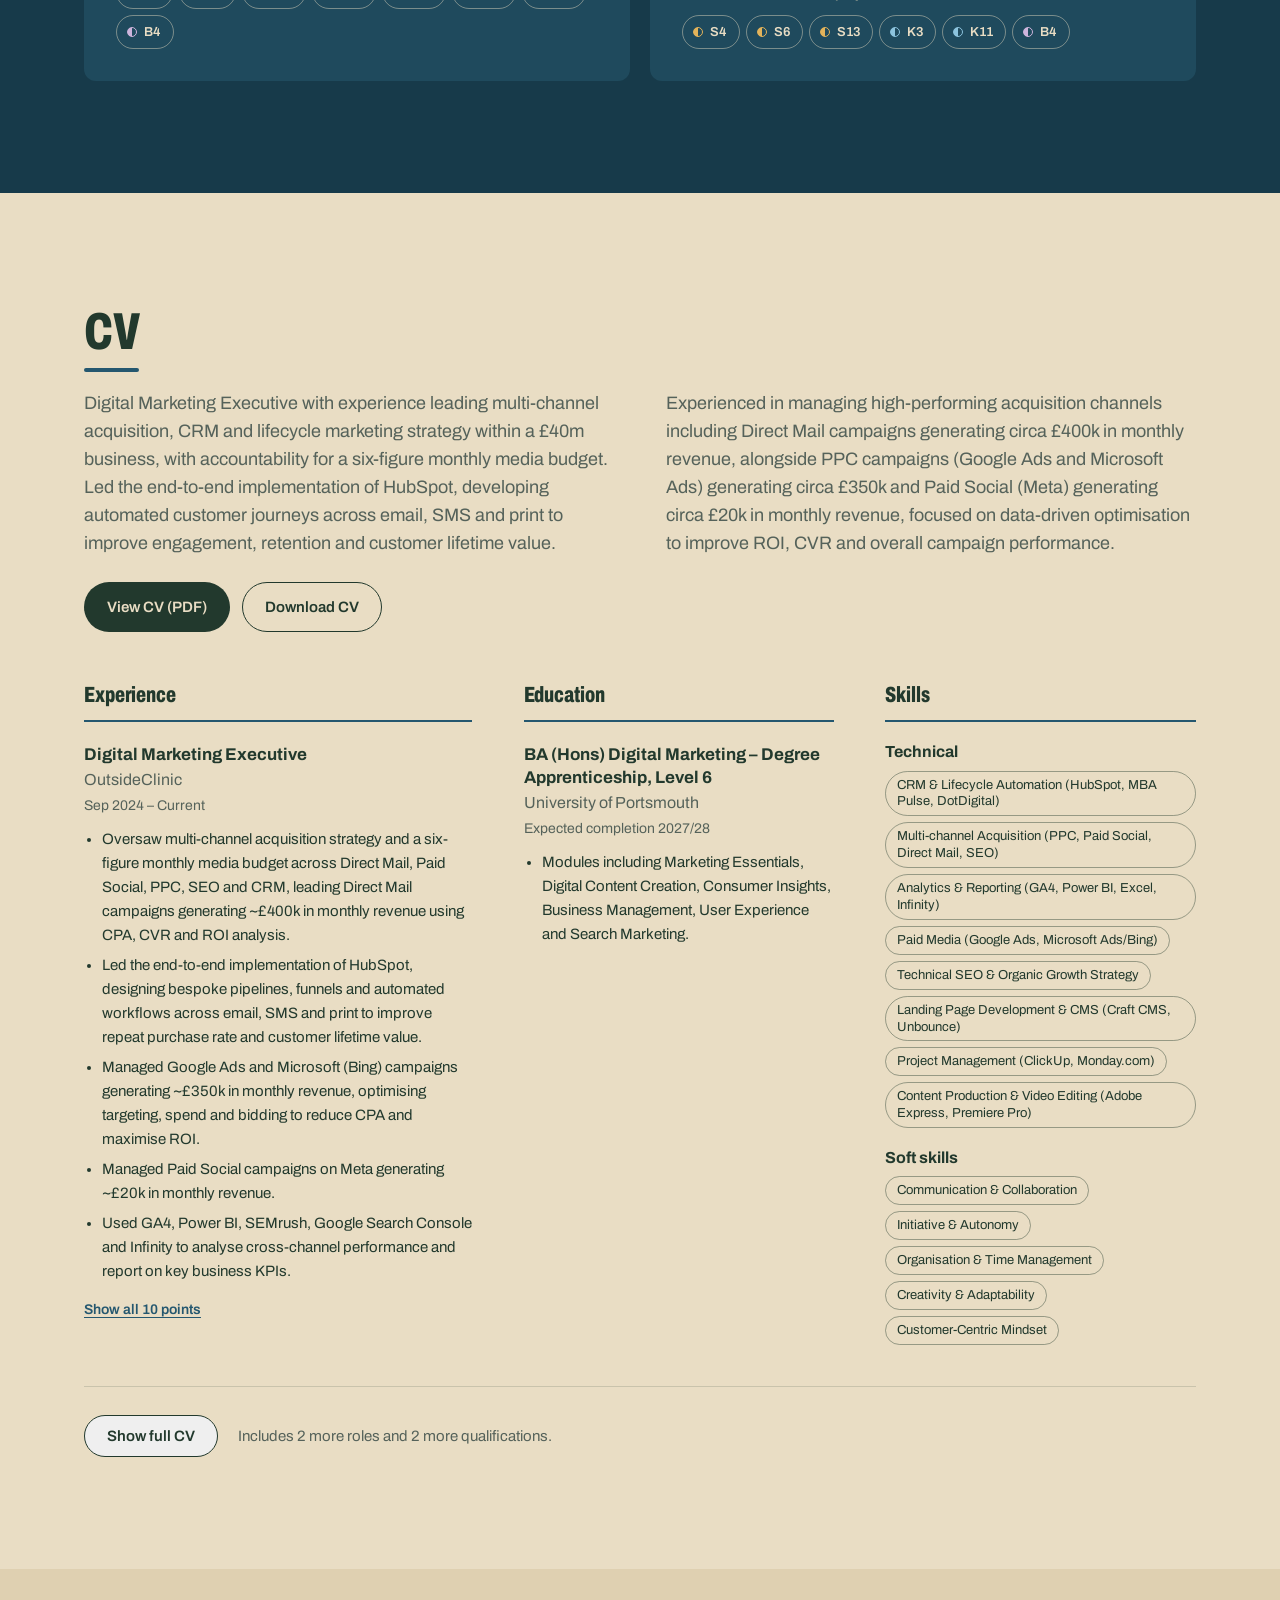
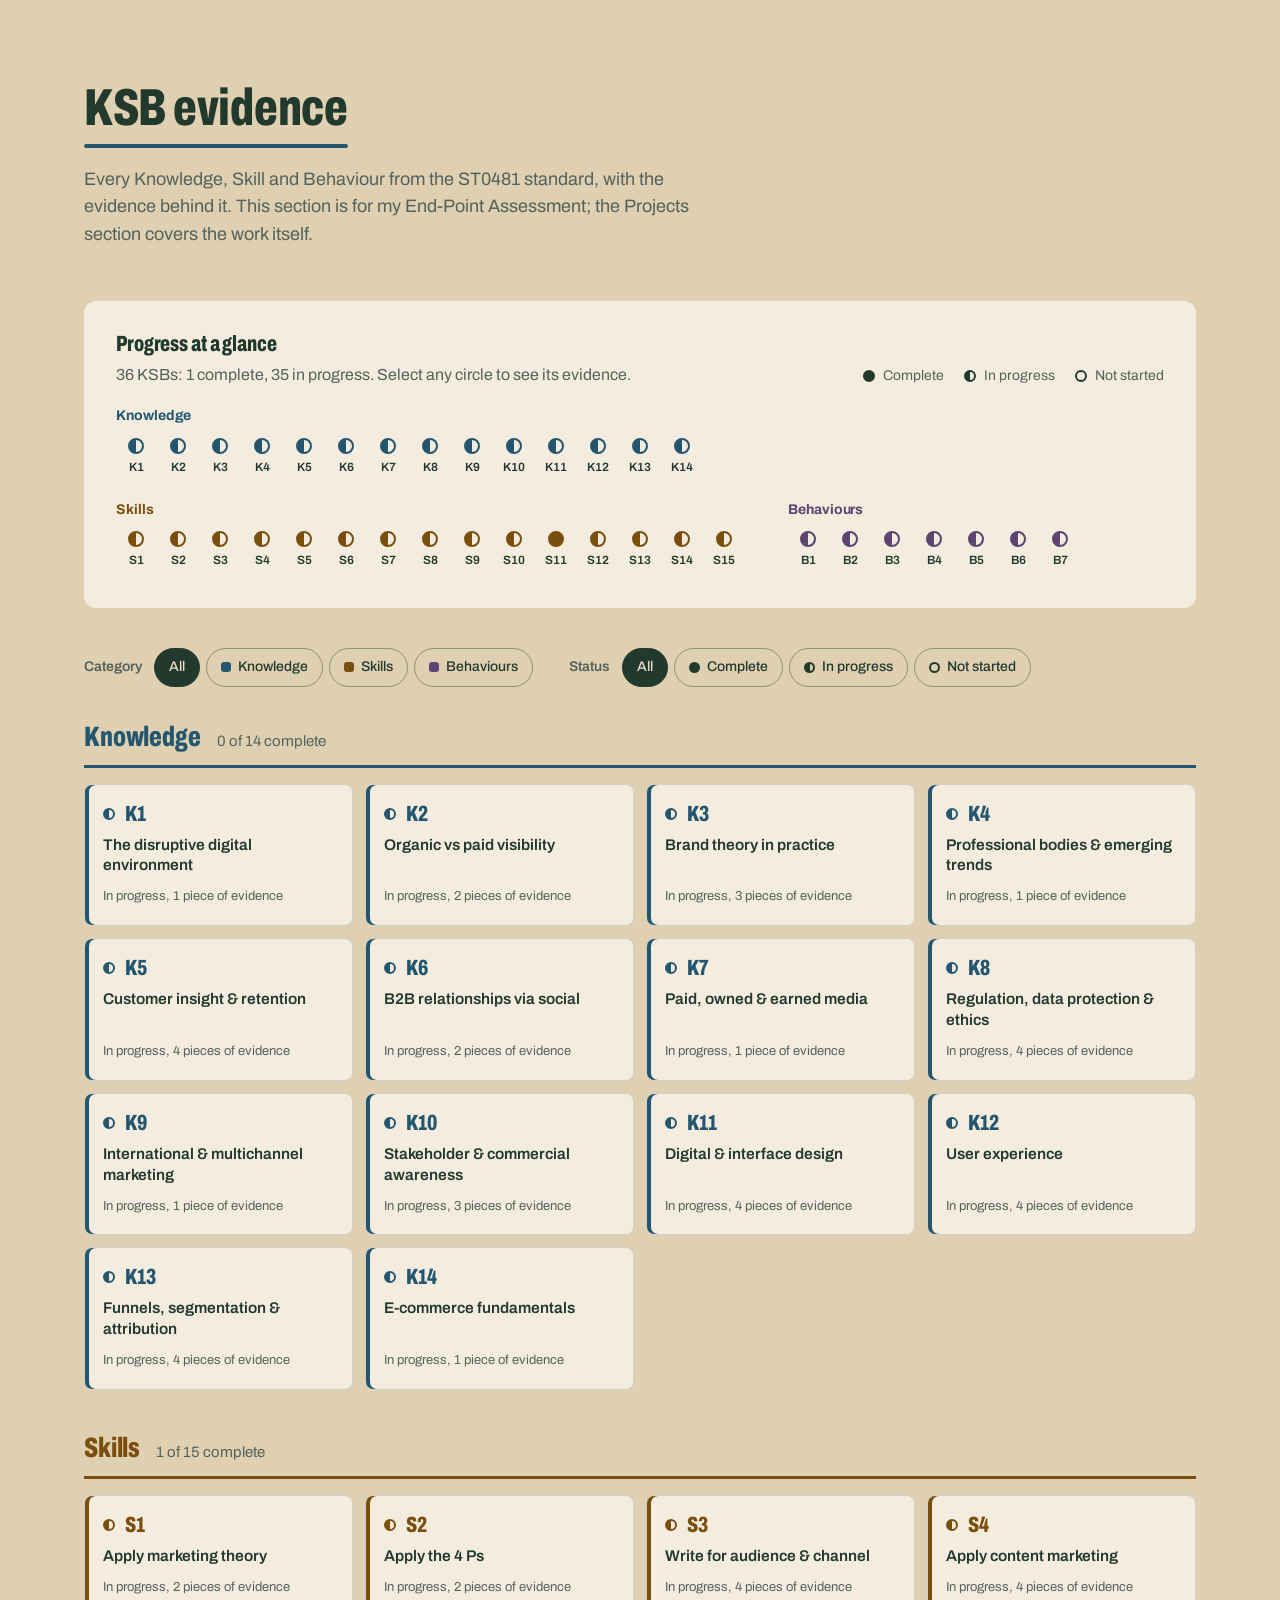
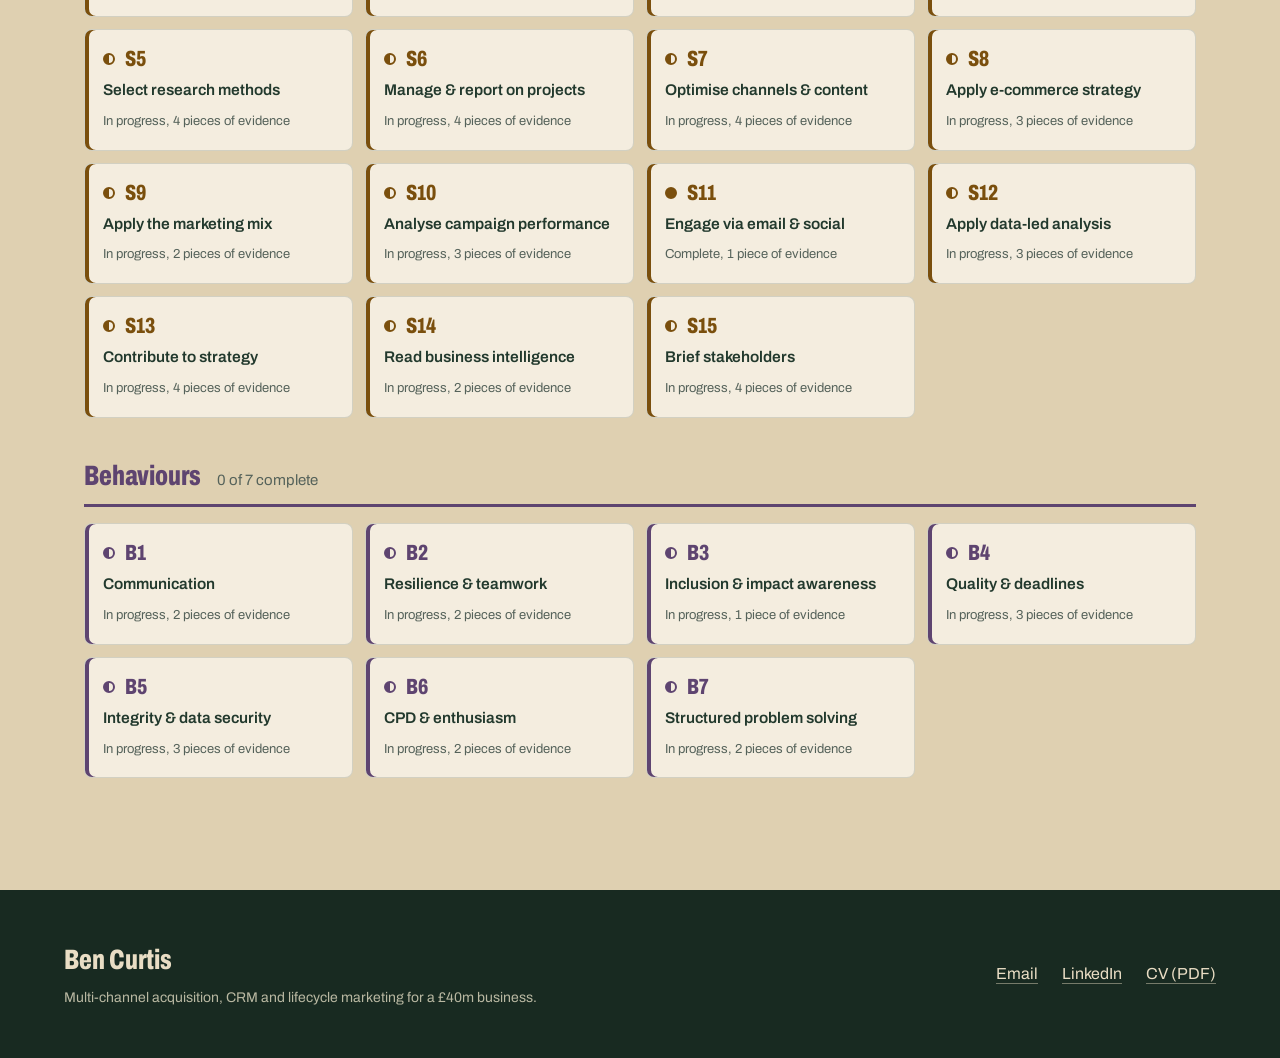
==== commit 2b88a83c: "Separate KSB section into its own files; contact hero matches home hero - KSB data, code and styles " ====
--- a/index.html
+++ b/index.html
@@ -4,7 +4,7 @@
 <meta charset="UTF-8">
 <meta name="viewport" content="width=device-width, initial-scale=1.0">
 <title>Ben Curtis – Digital Marketing Executive</title>
-<meta name="description" content="Portfolio of Ben Curtis, Digital Marketing Executive at OutsideClinic and co-founder of Mirõ MKT: projects, CV and University KSB evidence.">
+<meta name="description" content="Portfolio of Ben Curtis, Digital Marketing Executive at OutsideClinic and co-founder of Mirõ MKT: projects, experience and CV.">
 <meta name="theme-color" content="#22392D">
 <link rel="icon" type="image/png" sizes="32x32" href="favicon-32.png">
 <link rel="icon" type="image/png" sizes="192x192" href="favicon-192.png">
@@ -14,7 +14,7 @@
      If the site moves to a custom domain, update the two URLs below. -->
 <meta property="og:type" content="website">
 <meta property="og:title" content="Ben Curtis – Digital Marketing Executive">
-<meta property="og:description" content="Multi-channel acquisition, CRM and lifecycle marketing. Projects, CV and University KSB evidence.">
+<meta property="og:description" content="Multi-channel acquisition, CRM and lifecycle marketing. Projects, experience and CV.">
 <meta property="og:url" content="https://bencurtis-miro.github.io/portfolio/">
 <meta property="og:image" content="https://bencurtis-miro.github.io/portfolio/og-image.jpg">
 <meta property="og:image:width" content="1200">
@@ -24,7 +24,9 @@
 <link rel="preconnect" href="https://fonts.googleapis.com">
 <link rel="preconnect" href="https://fonts.gstatic.com" crossorigin>
 <link href="https://fonts.googleapis.com/css2?family=Archivo:ital,wdth,wght@0,62..125,400..800;1,62..125,400..800&display=swap" rel="stylesheet">
-<link rel="stylesheet" href="styles.css?v=20261031c">
+<link rel="stylesheet" href="styles.css?v=20261031d">
+<!-- KSB evidence (University) – remove this line when retiring the section -->
+<link rel="stylesheet" href="ksb.css?v=20261031d">
 </head>
 <body>
 
@@ -40,7 +42,7 @@
     <a href="#about" class="nav-link" data-section="about">Introduction</a>
     <a href="#work" class="nav-link" data-section="work">Projects</a>
     <a href="#cv" class="nav-link" data-section="cv">CV</a>
-    <a href="#evidence" class="nav-link" data-section="evidence">KSB evidence</a>
+    <a href="#evidence" class="nav-link" data-section="evidence" data-ksb>KSB evidence</a>
     <a href="contact.html" class="nav-cta">Get in touch</a>
   </nav>
 </header>
@@ -126,8 +128,9 @@
     </div>
   </section>
 
-  <!-- ============ KSB EVIDENCE ============ -->
-  <section class="section section-alt" id="evidence">
+  <!-- ============ KSB EVIDENCE (University) – start ============
+       Remove from here to "KSB EVIDENCE – end" when retiring the section. -->
+  <section class="section section-alt" id="evidence" data-ksb>
     <div class="section-inner">
       <header class="section-head">
         <h2>KSB evidence</h2>
@@ -169,6 +172,7 @@
       <div class="ksb-groups" id="ksbGrid"></div>
     </div>
   </section>
+  <!-- ============ KSB EVIDENCE – end ============ -->
 
   <footer class="footer">
     <div>
@@ -180,8 +184,8 @@
 
 </main>
 
-<!-- ============ KSB DETAIL MODAL ============ -->
-<div class="modal-backdrop" id="modalBackdrop" hidden>
+<!-- ============ KSB DETAIL POPUP (University) – remove with the section ============ -->
+<div class="modal-backdrop" id="modalBackdrop" data-ksb hidden>
   <div class="modal" role="dialog" aria-modal="true" aria-labelledby="modalTitle">
     <button class="modal-close" id="modalClose" aria-label="Close"><svg aria-hidden="true" viewBox="0 0 24 24"><path d="M6 6l12 12M18 6L6 18"/></svg></button>
     <p class="modal-code" id="modalCode"></p>
@@ -193,8 +197,11 @@
 </div>
 
 <!-- ?v= forces browsers to fetch fresh files after each update; change it whenever the files change -->
-<script src="data.js?v=20261031c"></script>
-<script src="script.js?v=20261031c"></script>
-<script src="contours.js?v=20261031c"></script>
+<script src="data.js?v=20261031d"></script>
+<!-- KSB evidence (University) – remove these two lines when retiring the section -->
+<script src="ksb-data.js?v=20261031d"></script>
+<script src="script.js?v=20261031d"></script>
+<script src="ksb.js?v=20261031d"></script>
+<script src="contours.js?v=20261031d"></script>
 </body>
 </html>
--- a/styles.css
+++ b/styles.css
@@ -17,13 +17,11 @@
   --lake-deep: #173A4A;      /* lake – Projects section */
   --lake-card: #1F4A5D;      /* lake – cards on the Projects section */
 
-  /* KSB categories – each has its own colour; light versions for dark backgrounds */
-  --knowledge: #24576F;      /* lake */
-  --skill: #7A4F0D;          /* ochre */
-  --behaviour: #5E4470;      /* heather */
-  --knowledge-light: #8CC3DD;
-  --skill-light: #E3B35A;
-  --behaviour-light: #CDB4DC;
+  /* Supporting colours – hobby tiles and the KSB categories */
+  --ochre: #7A4F0D;
+  --heather: #5E4470;
+  --ochre-light: #E3B35A;
+  --heather-light: #CDB4DC;
 
   --line: rgba(34,57,45,0.16);
   --line-strong: rgba(34,57,45,0.42);
@@ -66,7 +64,7 @@
 p{ margin: 0; }
 
 :focus-visible{ outline: 3px solid var(--lake); outline-offset: 3px; border-radius: 2px; }
-.cover :focus-visible, .section-lake :focus-visible, .footer :focus-visible, .topbar :focus-visible, .contact-hero :focus-visible{ outline-color: var(--lake-light); }
+.cover :focus-visible, .section-lake :focus-visible, .footer :focus-visible, .topbar :focus-visible{ outline-color: var(--lake-light); }
 
 .skip-link{
   position: absolute; left: 12px; top: -60px; z-index: 300;
@@ -89,15 +87,7 @@
 .marker.is-in-progress{ background: linear-gradient(90deg, var(--m) 50%, transparent 50%); }
 .section-lake .marker, .chip.is-active .marker{ --m: var(--lake-light); }
 
-/* Category colour: Knowledge = lake, Skills = ochre, Behaviours = heather.
-   Status is shown by the circle's shape; its colour shows the category. */
-.cat-knowledge{ --cat: var(--knowledge); --cat-light: var(--knowledge-light); }
-.cat-skill{ --cat: var(--skill); --cat-light: var(--skill-light); }
-.cat-behaviour{ --cat: var(--behaviour); --cat-light: var(--behaviour-light); }
-.cat-knowledge .marker, .cat-skill .marker, .cat-behaviour .marker{ --m: var(--cat); }
-.section-lake .project-ksb .marker{ --m: var(--cat-light); }
-.status-key .marker, .chip[data-filter-status] .marker{ --m: var(--pine); }
-.chip.is-active[data-filter-status] .marker{ --m: var(--sand); }
+
 
 /* ============================================================
    TOP BAR
@@ -277,8 +267,7 @@
   transition: background-color .15s ease, color .15s ease, border-color .15s ease;
 }
 .btn{ transition: background-color .15s ease, color .15s ease, border-color .15s ease, transform .12s ease; }
-.btn:active, .chip:active, .project-ksb:active, .nav-cta:active{ transform: scale(.96); }
-.chip, .project-ksb{ transition: background-color .15s ease, color .15s ease, border-color .15s ease, transform .12s ease; }
+.btn:active, .nav-cta:active{ transform: scale(.96); }
 .btn-light{ background: var(--sand); color: var(--pine); }
 .btn-light:hover{ background: var(--sand-card); }
 .btn-ghost{ border-color: var(--line-dark-strong); color: var(--sand); }
@@ -355,8 +344,8 @@
   line-height: 1;
   transition: background-color .25s ease, color .25s ease, transform .25s ease;
 }
-.interest-tile:nth-child(5n+2){ --tile: var(--skill); }
-.interest-tile:nth-child(5n+3){ --tile: var(--behaviour); }
+.interest-tile:nth-child(5n+2){ --tile: var(--ochre); }
+.interest-tile:nth-child(5n+3){ --tile: var(--heather); }
 .interest-tile:nth-child(5n+4){ --tile: var(--pine); }
 .interest-tile:nth-child(5n+5){ --tile: var(--lake); }
 .interest-tile:hover{ background: var(--tile); color: var(--sand); transform: translateY(-3px); }
@@ -394,23 +383,8 @@
 .project-results li{ font-size: 15.5px; font-weight: 600; }
 .project-results li + li{ margin-top: 4px; }
 .project-tags{ margin-bottom: 20px; }
-.project-ksbs{ margin-top: auto; padding-top: 16px; border-top: 1px solid var(--line-dark); }
-.project-ksbs-label{ font-size: 14px; font-weight: 600; color: var(--lichen); margin-bottom: 10px; }
-.project-ksb-list{ display: flex; flex-wrap: wrap; gap: 6px; }
-.project-ksb{
-  font: inherit; font-size: 13px; font-weight: 600;
-  display: inline-flex; align-items: center; gap: 7px;
-  min-height: 34px; padding: 4px 12px 4px 10px;
-  border-radius: 100px;
-  border: 1px solid var(--line-dark-strong);
-  background: none; color: var(--sand);
-  cursor: pointer;
-}
-.project-ksb .marker{ width: 10px; height: 10px; border-width: 1.5px; }
-.project-ksb:hover{ border-color: var(--sand); }
-
-/* Projects motion: cards rise in (two at a time on desktop), the Results bar
-   draws down, then the KSB pills pop in one after another. */
+
+/* Projects motion: cards rise in (two at a time on desktop), then the Results bar draws down */
 .project-card{ transition: transform .35s cubic-bezier(.2,.7,.2,1), background-color .25s ease; }
 .project-card:hover{ transform: translateY(-4px); background: #235369; }
 .project-results{ position: relative; border-left: 0; }
@@ -422,12 +396,10 @@
 @keyframes card-in{ from{ opacity: 0; transform: translateY(32px); } to{ opacity: 1; transform: none; } }
 @keyframes bar-down{ from{ transform: scaleY(0); } to{ transform: scaleY(1); } }
 @keyframes rise{ from{ opacity: 0; transform: translateY(6px); } to{ opacity: 1; transform: none; } }
-@keyframes pop{ 0%{ opacity: 0; transform: scale(.6); } 70%{ opacity: 1; transform: scale(1.06); } 100%{ opacity: 1; transform: none; } }
 .project-card:not(.is-in){ opacity: 0; }
 .project-card.is-in{ animation: card-in .7s cubic-bezier(.2,.7,.2,1) backwards; animation-delay: calc(mod(var(--i), 2) * 140ms); }
 .project-card.is-in .project-results::before{ animation: bar-down .6s cubic-bezier(.3,.7,.2,1) both; animation-delay: .45s; }
 .project-card.is-in .project-results ul, .project-card.is-in .project-results-title{ animation: rise .5s ease-out both; animation-delay: .6s; }
-.project-card.is-in .project-ksb{ animation: pop .4s cubic-bezier(.2,.7,.2,1) backwards; animation-delay: calc(.75s + var(--j) * 45ms); }
 @supports not (animation-delay: calc(mod(1, 2) * 1ms)){
   .project-card.is-in:nth-child(even){ animation-delay: 140ms; }
   .project-card.is-in:nth-child(odd){ animation-delay: 0ms; }
@@ -471,101 +443,6 @@
 
 @media (max-width: 960px){ .cv-grid{ grid-template-columns: 1fr; } }
 
-/* ---------- KSB evidence ---------- */
-.circuit{
-  background: var(--sand-card);
-  border-radius: 12px;
-  padding: clamp(20px, 3vw, 32px);
-  margin-bottom: 40px;
-}
-.circuit-head{ display: flex; justify-content: space-between; align-items: flex-end; flex-wrap: wrap; gap: 16px 32px; margin-bottom: 22px; }
-.circuit-title{ font-size: var(--step-2); }
-.circuit-summary{ color: var(--moss); margin-top: 6px; }
-.status-key{ list-style: none; margin: 0; padding: 0; display: flex; flex-wrap: wrap; gap: 8px 20px; font-size: 14px; color: var(--moss); }
-.status-key li{ display: flex; align-items: center; gap: 8px; }
-
-.circuit-groups{ display: flex; flex-wrap: wrap; gap: 20px 44px; }
-.circuit-group-title{ font-size: 14px; font-weight: 700; color: var(--cat, var(--moss)); margin-bottom: 6px; font-variation-settings: 'wdth' 100; }
-.circuit-row{ list-style: none; margin: 0; padding: 0; display: flex; flex-wrap: wrap; gap: 2px; }
-.circuit-stop{
-  appearance: none; background: none; border: 0; cursor: pointer;
-  color: var(--pine);
-  font: inherit;
-  display: flex; flex-direction: column; align-items: center; gap: 4px;
-  width: 40px; padding: 8px 0 6px;
-  border-radius: 6px;
-  transition: background-color .15s ease;
-}
-.circuit-stop:hover{ background: var(--sand); }
-.circuit-stop .marker{ width: 16px; height: 16px; }
-.circuit-code{ font-size: 12px; font-weight: 600; font-variant-numeric: tabular-nums; }
-
-/* The one orchestrated moment: the circles fill in, one by one, when the panel scrolls into view. */
-@keyframes fill-in{
-  from{ opacity: 0; transform: scale(0.3); }
-  to{ opacity: 1; transform: none; }
-}
-.is-waiting .circuit-stop .marker{ opacity: 0; }
-.js-paint .circuit-stop .marker{
-  animation: fill-in .4s cubic-bezier(.2,.7,.2,1) both;
-  animation-delay: calc(var(--i) * 24ms);
-}
-@media (max-width: 560px){
-  .circuit-stop{ width: 36px; }
-}
-
-.filter-bar{ display: flex; flex-wrap: wrap; gap: 16px 36px; margin-bottom: 36px; }
-.filter-group{ display: flex; align-items: center; gap: 6px; flex-wrap: wrap; }
-.filter-label{ font-size: 14px; font-weight: 600; color: var(--moss); margin-right: 6px; }
-.chip{
-  font: inherit; font-size: 14px; font-weight: 500;
-  display: inline-flex; align-items: center; gap: 7px;
-  background: transparent;
-  border: 1px solid var(--line-strong);
-  color: var(--pine);
-  padding: 7px 14px;
-  border-radius: 100px;
-  cursor: pointer;
-  transition: background-color .12s ease, color .12s ease, border-color .12s ease;
-}
-.chip .marker{ width: 11px; height: 11px; }
-.chip:hover{ border-color: var(--pine); }
-.chip.is-active{ background: var(--pine); color: var(--sand); border-color: var(--pine); }
-.cat-dot{ width: 10px; height: 10px; border-radius: 3px; background: var(--cat); }
-.chip.cat-knowledge.is-active, .chip.cat-skill.is-active, .chip.cat-behaviour.is-active{ background: var(--cat); border-color: var(--cat); }
-.chip.is-active .cat-dot{ background: var(--sand); }
-
-.ksb-group + .ksb-group{ margin-top: 44px; }
-.ksb-group-head{ display: flex; align-items: baseline; gap: 16px; flex-wrap: wrap; padding-bottom: 12px; margin-bottom: 16px; border-bottom: 3px solid var(--cat, var(--pine)); }
-.ksb-group-title{ font-size: var(--step-3); color: var(--cat, var(--pine)); }
-.ksb-group-count{ color: var(--moss); font-size: 15px; }
-.ksb-grid{ display: grid; grid-template-columns: repeat(auto-fill, minmax(250px, 1fr)); gap: 12px; }
-.ksb-card{
-  font: inherit; text-align: left; color: inherit;
-  display: flex; flex-direction: column; gap: 10px;
-  padding: 18px;
-  background: var(--sand-card);
-  border: 1px solid var(--line);
-  border-radius: 8px;
-  cursor: pointer;
-  transition: border-color .12s ease;
-}
-.ksb-card.cat-knowledge, .ksb-card.cat-skill, .ksb-card.cat-behaviour{ box-shadow: inset 4px 0 0 var(--cat); }
-.ksb-card{ transition: border-color .2s ease, box-shadow .25s ease, transform .2s ease; }
-.ksb-card:hover{ border-color: var(--cat, var(--pine)); box-shadow: inset 8px 0 0 var(--cat, var(--pine)); }
-.ksb-card:active{ transform: scale(.985); }
-.ksb-top{ display: flex; align-items: center; gap: 10px; }
-.ksb-code{ font-size: var(--step-2); font-weight: 800; font-variation-settings: var(--display); line-height: 1; color: var(--cat, var(--pine)); }
-.ksb-title{ font-size: 15.5px; font-weight: 600; line-height: 1.35; }
-.ksb-meta{ font-size: 13px; color: var(--moss); margin-top: auto; }
-.ksb-empty{ color: var(--moss); }
-
-@media (max-width: 560px){
-  .ksb-grid{ grid-template-columns: repeat(2, minmax(0, 1fr)); gap: 8px; }
-  .ksb-card{ padding: 14px; gap: 8px; }
-  .ksb-title{ font-size: 14px; }
-}
-
 /* ---------- Footer ---------- */
 .footer{
   background: var(--pine-deep); color: var(--sand);
@@ -580,110 +457,18 @@
 .footer-links a:hover{ text-decoration-color: var(--sand); text-decoration-thickness: 2px; }
 
 /* ============================================================
-   MODAL
-   ============================================================ */
-.modal-backdrop{
-  position: fixed; inset: 0; z-index: 200;
-  background: rgba(24,42,33,0.72);
-  display: flex; align-items: center; justify-content: center;
-  padding: 24px;
-  animation: fade-in .2s ease-out;
-}
-@keyframes fade-in{ from{ opacity: 0; } to{ opacity: 1; } }
-@keyframes fade-out{ to{ opacity: 0; } }
-@keyframes modal-out{ to{ opacity: 0; transform: translateY(6px) scale(.98); } }
-.modal-backdrop.is-closing{ animation: fade-out .18s ease-in forwards; }
-.modal-backdrop.is-closing .modal{ animation: modal-out .18s ease-in forwards; }
-.modal{
-  position: relative;
-  width: 100%; max-width: 580px; max-height: 84vh; overflow-y: auto;
-  background: var(--sand-card);
-  border-radius: 12px;
-  padding: 36px;
-  animation: modal-in .28s cubic-bezier(.2,.7,.2,1);
-}
-@keyframes modal-in{ from{ opacity: 0; transform: translateY(12px) scale(.98); } to{ opacity: 1; transform: none; } }
-.modal-close{
-  position: absolute; top: 14px; right: 14px;
-  width: 40px; height: 40px; border-radius: 50%;
-  background: none; border: 0; cursor: pointer; color: var(--pine);
-  display: flex; align-items: center; justify-content: center;
-}
-.modal-close:hover{ background: var(--sand); }
-.modal-close svg{ width: 20px; height: 20px; fill: none; stroke: currentColor; stroke-width: 2; stroke-linecap: round; }
-.modal-code{ display: flex; align-items: baseline; gap: 10px; margin-bottom: 8px; }
-.modal-code-id{ font-size: var(--step-3); font-weight: 800; font-variation-settings: var(--display); line-height: 1; color: var(--cat, var(--pine)); }
-.modal-code-cat{ font-size: 14px; font-weight: 600; color: var(--cat, var(--moss)); }
-.modal h3{ font-size: var(--step-3); padding-right: 32px; margin-bottom: 12px; }
-.modal-status{ display: flex; align-items: center; gap: 8px; font-size: 15px; font-weight: 600; margin-bottom: 16px; }
-.modal-desc{ font-size: 16px; line-height: 1.6; margin-bottom: 22px; }
-.modal-evidence{ border-top: 1px solid var(--line); padding-top: 18px; }
-.modal-evidence-empty{ color: var(--moss); }
-
-.ev-track{ display: flex; align-items: flex-start; overflow-x: auto; scroll-snap-type: x mandatory; scroll-behavior: smooth; scrollbar-width: none; overscroll-behavior-x: contain; }
-.ev-track::-webkit-scrollbar{ display: none; }
-.evidence-item{ flex: 0 0 100%; min-width: 0; scroll-snap-align: start; scroll-snap-stop: always; }
-.ev-nav{ display: flex; align-items: center; gap: 8px; margin-bottom: 14px; }
-.ev-count{ font-size: 14px; font-weight: 600; color: var(--moss); margin-right: auto; order: -1; white-space: nowrap; font-variant-numeric: tabular-nums; }
-.ev-count::before{ content: "Evidence "; }
-.ev-dots{ display: flex; }
-.ev-dot{ width: 24px; height: 32px; padding: 0; border: 0; background: none; cursor: pointer; display: flex; align-items: center; justify-content: center; }
-.ev-dot::before{ content: ""; width: 7px; height: 7px; border-radius: 100px; background: var(--line-strong); transition: width .2s ease, background-color .2s ease; }
-.ev-dot.is-active::before{ width: 18px; background: var(--lake); }
-.ev-btn{
-  flex-shrink: 0;
-  width: 38px; height: 38px; border-radius: 50%;
-  border: 1px solid var(--line-strong); background: none; color: var(--pine);
-  cursor: pointer;
-  display: flex; align-items: center; justify-content: center;
-}
-.ev-btn svg{ width: 18px; height: 18px; fill: none; stroke: currentColor; stroke-width: 2; stroke-linecap: round; stroke-linejoin: round; }
-.ev-btn:hover:not(:disabled){ border-color: var(--pine); }
-.ev-btn:disabled{ opacity: .3; cursor: default; }
-
-.evidence-meta{ display: flex; flex-wrap: wrap; align-items: baseline; gap: 2px 12px; margin-bottom: 10px; }
-.evidence-date{ font-size: 14px; color: var(--moss); font-variant-numeric: tabular-nums; }
-.evidence-project, .evidence-source{ font-size: 15px; font-weight: 600; }
-.evidence-project{ color: var(--lake); text-underline-offset: 3px; }
-.evidence-text{
-  white-space: pre-line;
-  font-size: 15px; line-height: 1.6;
-  margin: 0 0 14px;
-  padding: 12px 16px;
-  background: var(--sand);
-  border-left: 3px solid var(--lake);
-}
-.evidence-images{ display: grid; gap: 12px; }
-.evidence-images.is-multi{ grid-template-columns: repeat(auto-fill, minmax(150px, 1fr)); }
-.evidence-figure{ margin: 0; }
-.evidence-image-link{ display: block; }
-.evidence-image{ width: 100%; max-width: 260px; display: block; border-radius: 6px; border: 1px solid var(--line); transition: opacity .15s ease; }
-.evidence-images.is-multi .evidence-image{ max-width: none; aspect-ratio: 4 / 3; object-fit: contain; background: var(--sand); }
-.evidence-image-link:hover .evidence-image{ opacity: .85; }
-.evidence-caption{ font-size: 13px; color: var(--moss); margin-top: 6px; }
-
-@media (max-width: 480px){
-  .modal-backdrop{ padding: 12px; }
-  .modal{ padding: 28px 20px; max-height: 88vh; }
-  .ev-count::before{ content: none; }
-  .ev-dot{ width: 20px; }
-}
-
-/* ============================================================
    CONTACT PAGE
    ============================================================ */
-.contact-hero{
-  background: var(--pine); color: var(--sand);
-  padding: clamp(48px, 7vw, 88px) var(--gutter) clamp(40px, 5vw, 64px);
-}
-.contact-hero-inner{ max-width: 1000px; margin: 0 auto; }
+/* The contact hero reuses the home page hero (.cover, .cover-name, contours) */
+.contact-cover-grid{ grid-template-columns: minmax(0, 1fr); }
 .contact-back{ display: inline-block; color: var(--lichen); font-size: 15px; margin-bottom: 28px; text-underline-offset: 3px; }
 .contact-back:hover{ color: var(--sand); }
-.contact-title{ font-size: clamp(3rem, 8vw, 6rem); font-variation-settings: 'wdth' 62; line-height: 0.9; }
-.contact-intro{ font-size: var(--step-1); color: var(--lichen); max-width: 52ch; margin-top: 18px; }
+.contact-intro{ margin-top: 28px; margin-bottom: 0; }
+.cover.is-entering .contact-intro{ animation: hero-fade .7s ease-out backwards .75s; }
+.cover.is-entering .contact-back{ animation: hero-fade .6s ease-out backwards .1s; }
 
 .contact-body{
-  max-width: 1000px; margin: 0 auto;
+  max-width: 1240px; margin: 0 auto;
   padding: clamp(40px, 6vw, 72px) var(--gutter);
   display: grid; grid-template-columns: minmax(0, 1.6fr) minmax(0, 1fr);
   gap: clamp(32px, 6vw, 80px);
@@ -744,6 +529,3 @@
 [hidden]{ display: none !important; }
 .sr-only{ position: absolute; width: 1px; height: 1px; padding: 0; margin: -1px; overflow: hidden; clip: rect(0,0,0,0); white-space: nowrap; border: 0; }
 
-@media (pointer: coarse){
-  .chip{ padding: 10px 14px; }
-}
--- a/ksb.css
+++ b/ksb.css
@@ -0,0 +1,234 @@
+/* ============================================================
+   KSB EVIDENCE STYLES (University – ST0481 apprenticeship)
+   Everything only the KSB section uses. Removing this file,
+   ksb.js and ksb-data.js removes the section's look entirely.
+   ============================================================ */
+
+/* KSB categories – Knowledge = lake, Skills = ochre, Behaviours = heather */
+:root{
+  --knowledge: var(--lake);
+  --skill: var(--ochre);
+  --behaviour: var(--heather);
+  --knowledge-light: var(--lake-light);
+  --skill-light: var(--ochre-light);
+  --behaviour-light: var(--heather-light);
+}
+
+/* Category colour: Knowledge = lake, Skills = ochre, Behaviours = heather.
+   Status is shown by the circle's shape; its colour shows the category. */
+.cat-knowledge{ --cat: var(--knowledge); --cat-light: var(--knowledge-light); }
+.cat-skill{ --cat: var(--skill); --cat-light: var(--skill-light); }
+.cat-behaviour{ --cat: var(--behaviour); --cat-light: var(--behaviour-light); }
+.cat-knowledge .marker, .cat-skill .marker, .cat-behaviour .marker{ --m: var(--cat); }
+.section-lake .project-ksb .marker{ --m: var(--cat-light); }
+.status-key .marker, .chip[data-filter-status] .marker{ --m: var(--pine); }
+.chip.is-active[data-filter-status] .marker{ --m: var(--sand); }
+
+/* ---------- KSB pills on project cards ---------- */
+.project-ksbs{ margin-top: auto; padding-top: 16px; border-top: 1px solid var(--line-dark); }
+.project-ksbs-label{ font-size: 14px; font-weight: 600; color: var(--lichen); margin-bottom: 10px; }
+.project-ksb-list{ display: flex; flex-wrap: wrap; gap: 6px; }
+.project-ksb{
+  font: inherit; font-size: 13px; font-weight: 600;
+  display: inline-flex; align-items: center; gap: 7px;
+  min-height: 34px; padding: 4px 12px 4px 10px;
+  border-radius: 100px;
+  border: 1px solid var(--line-dark-strong);
+  background: none; color: var(--sand);
+  cursor: pointer;
+}
+.project-ksb .marker{ width: 10px; height: 10px; border-width: 1.5px; }
+.project-ksb:hover{ border-color: var(--sand); }
+
+/* KSB pills pop in after their card lands */
+@keyframes pop{ 0%{ opacity: 0; transform: scale(.6); } 70%{ opacity: 1; transform: scale(1.06); } 100%{ opacity: 1; transform: none; } }
+.project-card.is-in .project-ksb{ animation: pop .4s cubic-bezier(.2,.7,.2,1) backwards; animation-delay: calc(.75s + var(--j) * 45ms); }
+
+/* ---------- KSB evidence ---------- */
+.circuit{
+  background: var(--sand-card);
+  border-radius: 12px;
+  padding: clamp(20px, 3vw, 32px);
+  margin-bottom: 40px;
+}
+.circuit-head{ display: flex; justify-content: space-between; align-items: flex-end; flex-wrap: wrap; gap: 16px 32px; margin-bottom: 22px; }
+.circuit-title{ font-size: var(--step-2); }
+.circuit-summary{ color: var(--moss); margin-top: 6px; }
+.status-key{ list-style: none; margin: 0; padding: 0; display: flex; flex-wrap: wrap; gap: 8px 20px; font-size: 14px; color: var(--moss); }
+.status-key li{ display: flex; align-items: center; gap: 8px; }
+
+.circuit-groups{ display: flex; flex-wrap: wrap; gap: 20px 44px; }
+.circuit-group-title{ font-size: 14px; font-weight: 700; color: var(--cat, var(--moss)); margin-bottom: 6px; font-variation-settings: 'wdth' 100; }
+.circuit-row{ list-style: none; margin: 0; padding: 0; display: flex; flex-wrap: wrap; gap: 2px; }
+.circuit-stop{
+  appearance: none; background: none; border: 0; cursor: pointer;
+  color: var(--pine);
+  font: inherit;
+  display: flex; flex-direction: column; align-items: center; gap: 4px;
+  width: 40px; padding: 8px 0 6px;
+  border-radius: 6px;
+  transition: background-color .15s ease;
+}
+.circuit-stop:hover{ background: var(--sand); }
+.circuit-stop .marker{ width: 16px; height: 16px; }
+.circuit-code{ font-size: 12px; font-weight: 600; font-variant-numeric: tabular-nums; }
+
+/* The one orchestrated moment: the circles fill in, one by one, when the panel scrolls into view. */
+@keyframes fill-in{
+  from{ opacity: 0; transform: scale(0.3); }
+  to{ opacity: 1; transform: none; }
+}
+.is-waiting .circuit-stop .marker{ opacity: 0; }
+.js-paint .circuit-stop .marker{
+  animation: fill-in .4s cubic-bezier(.2,.7,.2,1) both;
+  animation-delay: calc(var(--i) * 24ms);
+}
+@media (max-width: 560px){
+  .circuit-stop{ width: 36px; }
+}
+
+.filter-bar{ display: flex; flex-wrap: wrap; gap: 16px 36px; margin-bottom: 36px; }
+.filter-group{ display: flex; align-items: center; gap: 6px; flex-wrap: wrap; }
+.filter-label{ font-size: 14px; font-weight: 600; color: var(--moss); margin-right: 6px; }
+.chip{
+  font: inherit; font-size: 14px; font-weight: 500;
+  display: inline-flex; align-items: center; gap: 7px;
+  background: transparent;
+  border: 1px solid var(--line-strong);
+  color: var(--pine);
+  padding: 7px 14px;
+  border-radius: 100px;
+  cursor: pointer;
+  transition: background-color .12s ease, color .12s ease, border-color .12s ease;
+}
+.chip .marker{ width: 11px; height: 11px; }
+.chip:hover{ border-color: var(--pine); }
+.chip.is-active{ background: var(--pine); color: var(--sand); border-color: var(--pine); }
+.cat-dot{ width: 10px; height: 10px; border-radius: 3px; background: var(--cat); }
+.chip.cat-knowledge.is-active, .chip.cat-skill.is-active, .chip.cat-behaviour.is-active{ background: var(--cat); border-color: var(--cat); }
+.chip.is-active .cat-dot{ background: var(--sand); }
+
+.ksb-group + .ksb-group{ margin-top: 44px; }
+.ksb-group-head{ display: flex; align-items: baseline; gap: 16px; flex-wrap: wrap; padding-bottom: 12px; margin-bottom: 16px; border-bottom: 3px solid var(--cat, var(--pine)); }
+.ksb-group-title{ font-size: var(--step-3); color: var(--cat, var(--pine)); }
+.ksb-group-count{ color: var(--moss); font-size: 15px; }
+.ksb-grid{ display: grid; grid-template-columns: repeat(auto-fill, minmax(250px, 1fr)); gap: 12px; }
+.ksb-card{
+  font: inherit; text-align: left; color: inherit;
+  display: flex; flex-direction: column; gap: 10px;
+  padding: 18px;
+  background: var(--sand-card);
+  border: 1px solid var(--line);
+  border-radius: 8px;
+  cursor: pointer;
+  transition: border-color .12s ease;
+}
+.ksb-card.cat-knowledge, .ksb-card.cat-skill, .ksb-card.cat-behaviour{ box-shadow: inset 4px 0 0 var(--cat); }
+.ksb-card{ transition: border-color .2s ease, box-shadow .25s ease, transform .2s ease; }
+.ksb-card:hover{ border-color: var(--cat, var(--pine)); box-shadow: inset 8px 0 0 var(--cat, var(--pine)); }
+.ksb-card:active{ transform: scale(.985); }
+.ksb-top{ display: flex; align-items: center; gap: 10px; }
+.ksb-code{ font-size: var(--step-2); font-weight: 800; font-variation-settings: var(--display); line-height: 1; color: var(--cat, var(--pine)); }
+.ksb-title{ font-size: 15.5px; font-weight: 600; line-height: 1.35; }
+.ksb-meta{ font-size: 13px; color: var(--moss); margin-top: auto; }
+.ksb-empty{ color: var(--moss); }
+
+@media (max-width: 560px){
+  .ksb-grid{ grid-template-columns: repeat(2, minmax(0, 1fr)); gap: 8px; }
+  .ksb-card{ padding: 14px; gap: 8px; }
+  .ksb-title{ font-size: 14px; }
+}
+
+/* ============================================================
+   MODAL
+   ============================================================ */
+.modal-backdrop{
+  position: fixed; inset: 0; z-index: 200;
+  background: rgba(24,42,33,0.72);
+  display: flex; align-items: center; justify-content: center;
+  padding: 24px;
+  animation: fade-in .2s ease-out;
+}
+@keyframes fade-in{ from{ opacity: 0; } to{ opacity: 1; } }
+@keyframes fade-out{ to{ opacity: 0; } }
+@keyframes modal-out{ to{ opacity: 0; transform: translateY(6px) scale(.98); } }
+.modal-backdrop.is-closing{ animation: fade-out .18s ease-in forwards; }
+.modal-backdrop.is-closing .modal{ animation: modal-out .18s ease-in forwards; }
+.modal{
+  position: relative;
+  width: 100%; max-width: 580px; max-height: 84vh; overflow-y: auto;
+  background: var(--sand-card);
+  border-radius: 12px;
+  padding: 36px;
+  animation: modal-in .28s cubic-bezier(.2,.7,.2,1);
+}
+@keyframes modal-in{ from{ opacity: 0; transform: translateY(12px) scale(.98); } to{ opacity: 1; transform: none; } }
+.modal-close{
+  position: absolute; top: 14px; right: 14px;
+  width: 40px; height: 40px; border-radius: 50%;
+  background: none; border: 0; cursor: pointer; color: var(--pine);
+  display: flex; align-items: center; justify-content: center;
+}
+.modal-close:hover{ background: var(--sand); }
+.modal-close svg{ width: 20px; height: 20px; fill: none; stroke: currentColor; stroke-width: 2; stroke-linecap: round; }
+.modal-code{ display: flex; align-items: baseline; gap: 10px; margin-bottom: 8px; }
+.modal-code-id{ font-size: var(--step-3); font-weight: 800; font-variation-settings: var(--display); line-height: 1; color: var(--cat, var(--pine)); }
+.modal-code-cat{ font-size: 14px; font-weight: 600; color: var(--cat, var(--moss)); }
+.modal h3{ font-size: var(--step-3); padding-right: 32px; margin-bottom: 12px; }
+.modal-status{ display: flex; align-items: center; gap: 8px; font-size: 15px; font-weight: 600; margin-bottom: 16px; }
+.modal-desc{ font-size: 16px; line-height: 1.6; margin-bottom: 22px; }
+.modal-evidence{ border-top: 1px solid var(--line); padding-top: 18px; }
+.modal-evidence-empty{ color: var(--moss); }
+
+.ev-track{ display: flex; align-items: flex-start; overflow-x: auto; scroll-snap-type: x mandatory; scroll-behavior: smooth; scrollbar-width: none; overscroll-behavior-x: contain; }
+.ev-track::-webkit-scrollbar{ display: none; }
+.evidence-item{ flex: 0 0 100%; min-width: 0; scroll-snap-align: start; scroll-snap-stop: always; }
+.ev-nav{ display: flex; align-items: center; gap: 8px; margin-bottom: 14px; }
+.ev-count{ font-size: 14px; font-weight: 600; color: var(--moss); margin-right: auto; order: -1; white-space: nowrap; font-variant-numeric: tabular-nums; }
+.ev-count::before{ content: "Evidence "; }
+.ev-dots{ display: flex; }
+.ev-dot{ width: 24px; height: 32px; padding: 0; border: 0; background: none; cursor: pointer; display: flex; align-items: center; justify-content: center; }
+.ev-dot::before{ content: ""; width: 7px; height: 7px; border-radius: 100px; background: var(--line-strong); transition: width .2s ease, background-color .2s ease; }
+.ev-dot.is-active::before{ width: 18px; background: var(--lake); }
+.ev-btn{
+  flex-shrink: 0;
+  width: 38px; height: 38px; border-radius: 50%;
+  border: 1px solid var(--line-strong); background: none; color: var(--pine);
+  cursor: pointer;
+  display: flex; align-items: center; justify-content: center;
+}
+.ev-btn svg{ width: 18px; height: 18px; fill: none; stroke: currentColor; stroke-width: 2; stroke-linecap: round; stroke-linejoin: round; }
+.ev-btn:hover:not(:disabled){ border-color: var(--pine); }
+.ev-btn:disabled{ opacity: .3; cursor: default; }
+
+.evidence-meta{ display: flex; flex-wrap: wrap; align-items: baseline; gap: 2px 12px; margin-bottom: 10px; }
+.evidence-date{ font-size: 14px; color: var(--moss); font-variant-numeric: tabular-nums; }
+.evidence-project, .evidence-source{ font-size: 15px; font-weight: 600; }
+.evidence-project{ color: var(--lake); text-underline-offset: 3px; }
+.evidence-text{
+  white-space: pre-line;
+  font-size: 15px; line-height: 1.6;
+  margin: 0 0 14px;
+  padding: 12px 16px;
+  background: var(--sand);
+  border-left: 3px solid var(--lake);
+}
+.evidence-images{ display: grid; gap: 12px; }
+.evidence-images.is-multi{ grid-template-columns: repeat(auto-fill, minmax(150px, 1fr)); }
+.evidence-figure{ margin: 0; }
+.evidence-image-link{ display: block; }
+.evidence-image{ width: 100%; max-width: 260px; display: block; border-radius: 6px; border: 1px solid var(--line); transition: opacity .15s ease; }
+.evidence-images.is-multi .evidence-image{ max-width: none; aspect-ratio: 4 / 3; object-fit: contain; background: var(--sand); }
+.evidence-image-link:hover .evidence-image{ opacity: .85; }
+.evidence-caption{ font-size: 13px; color: var(--moss); margin-top: 6px; }
+
+@media (max-width: 480px){
+  .modal-backdrop{ padding: 12px; }
+  .modal{ padding: 28px 20px; max-height: 88vh; }
+  .ev-count::before{ content: none; }
+  .ev-dot{ width: 20px; }
+}
+
+@media (pointer: coarse){
+  .chip{ padding: 10px 14px; }
+}
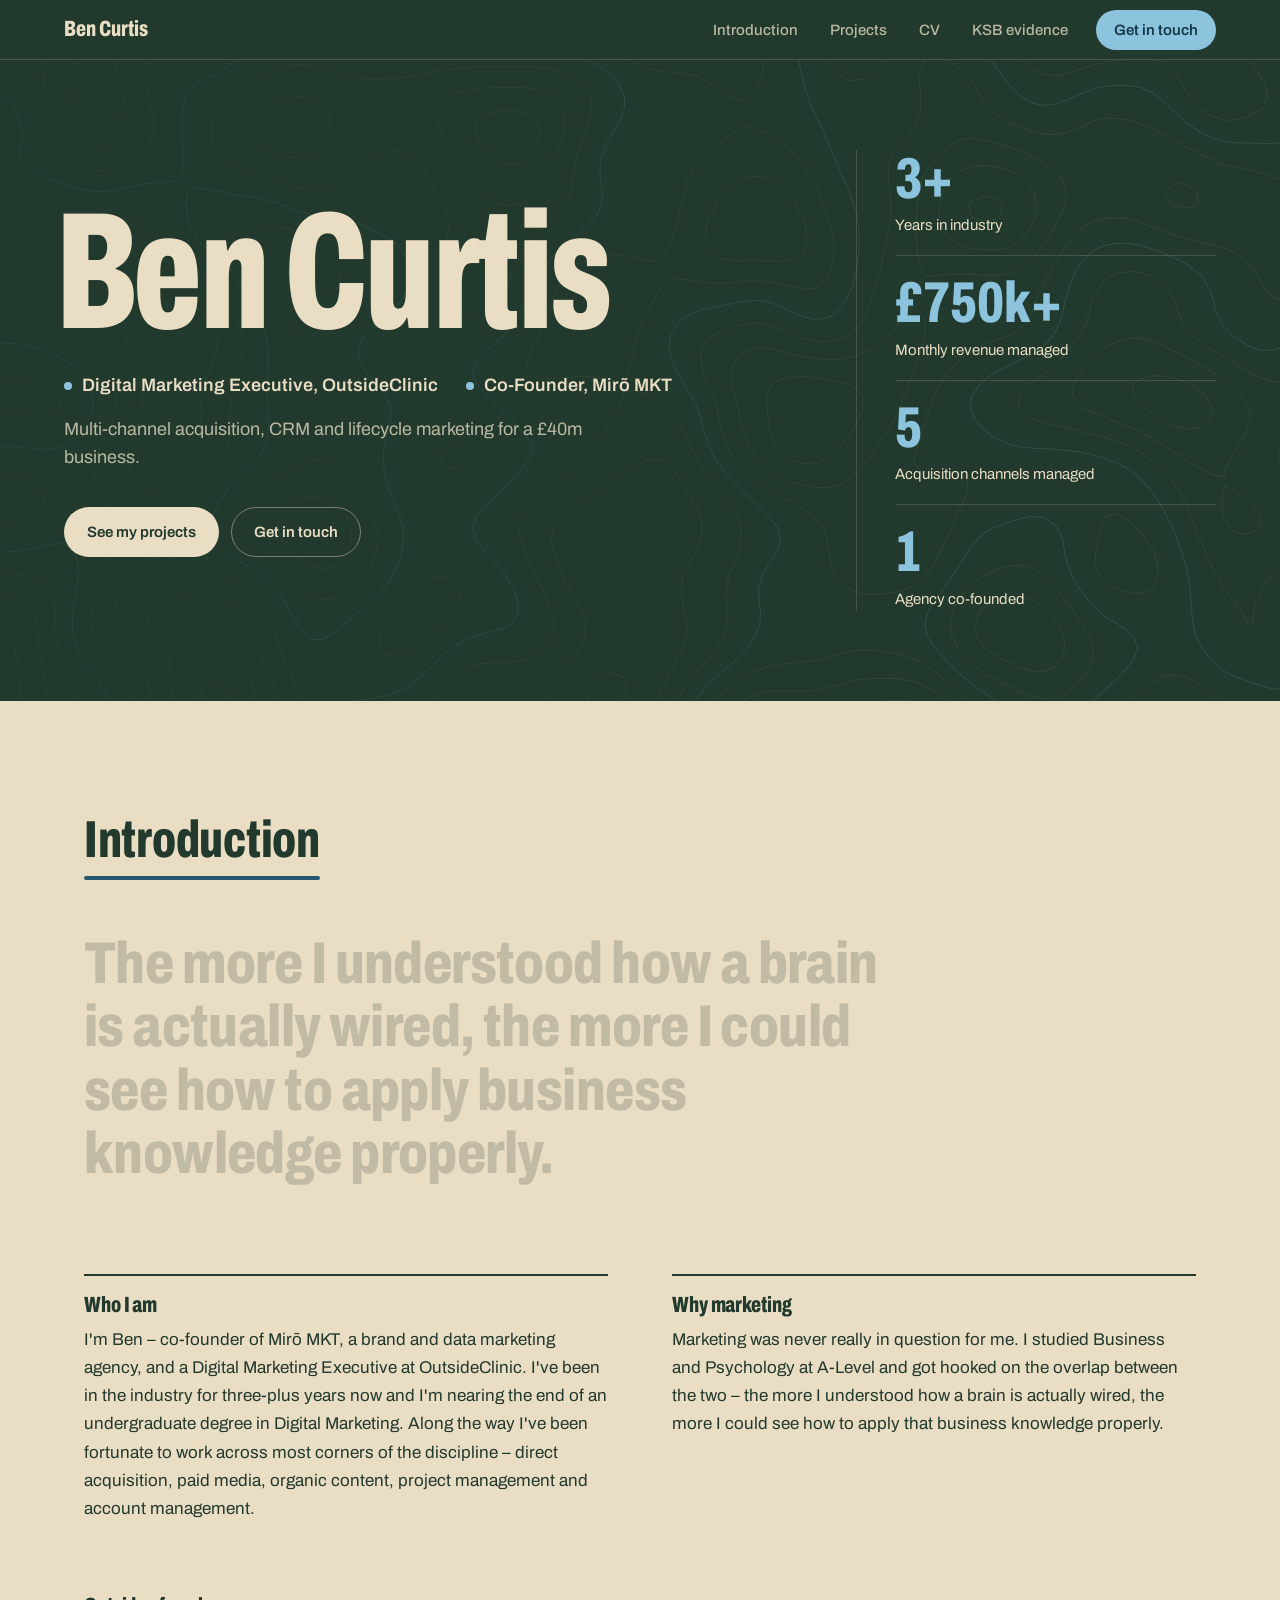
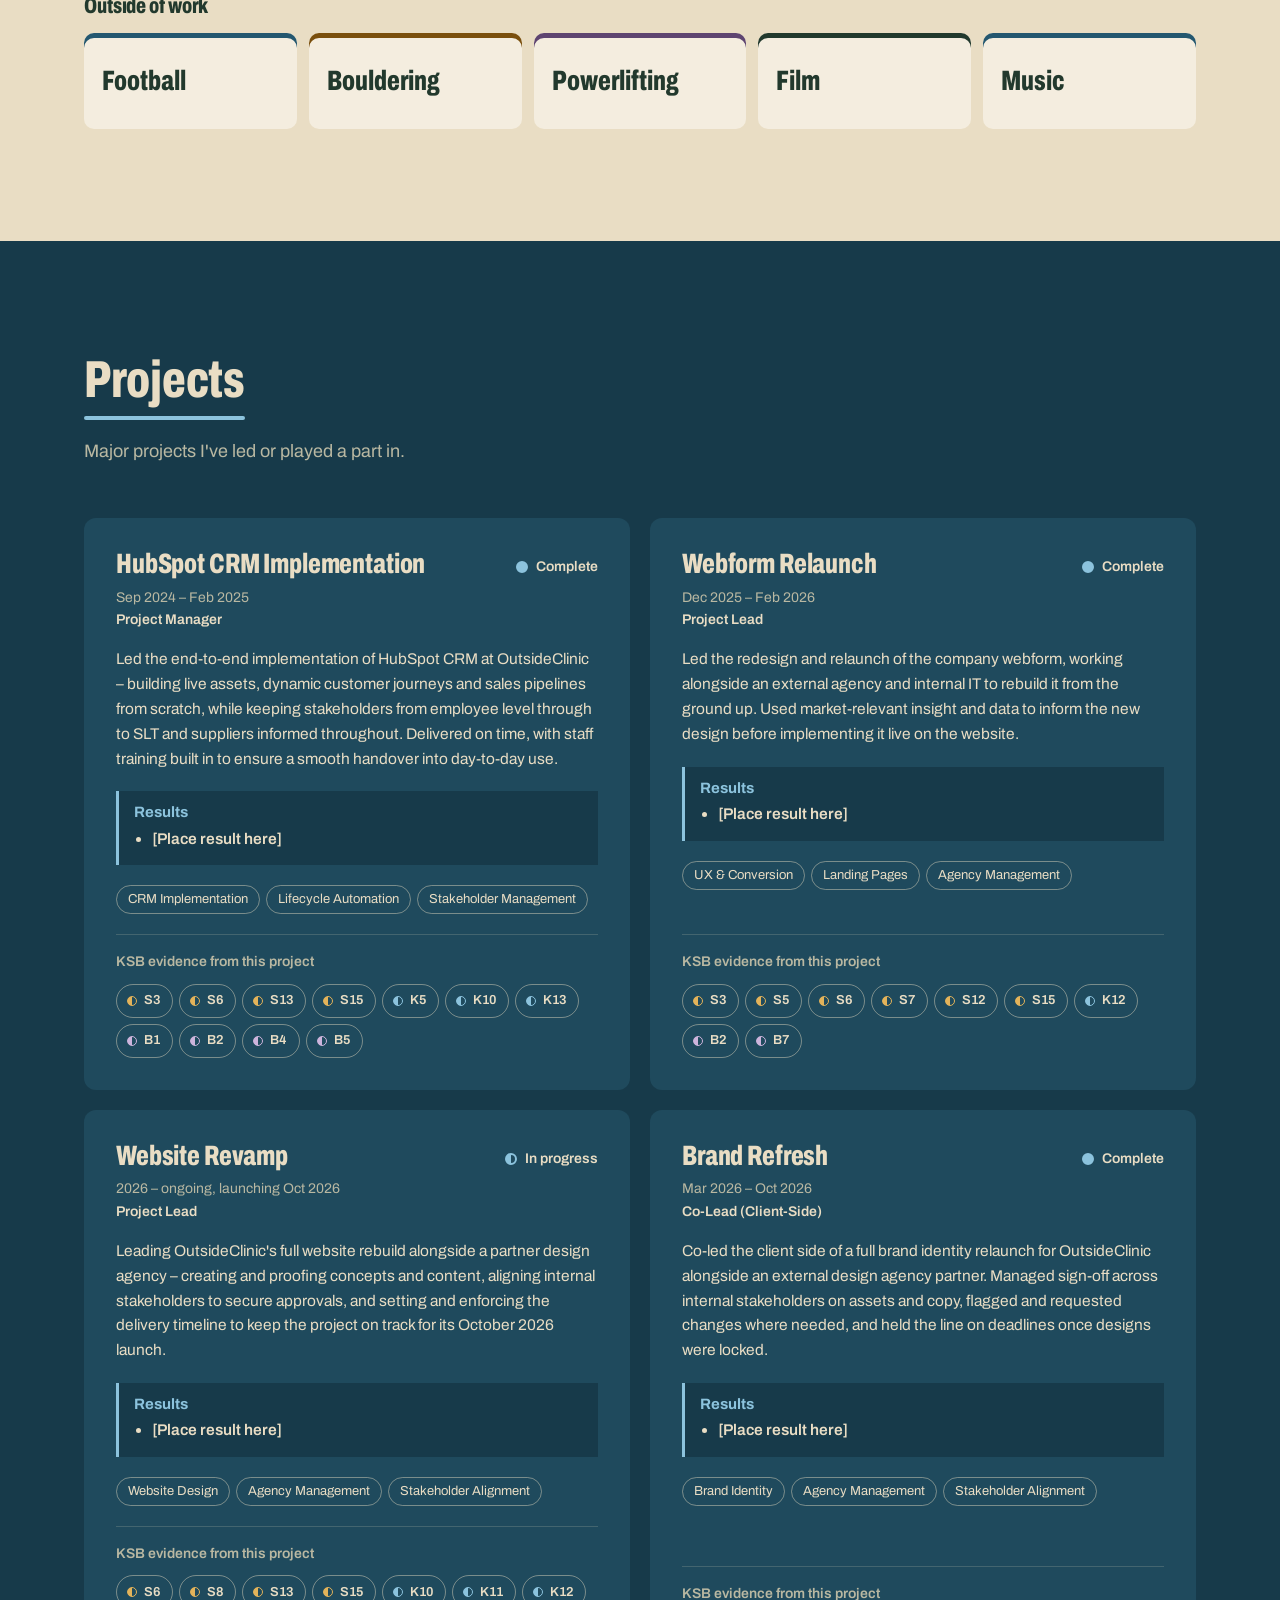
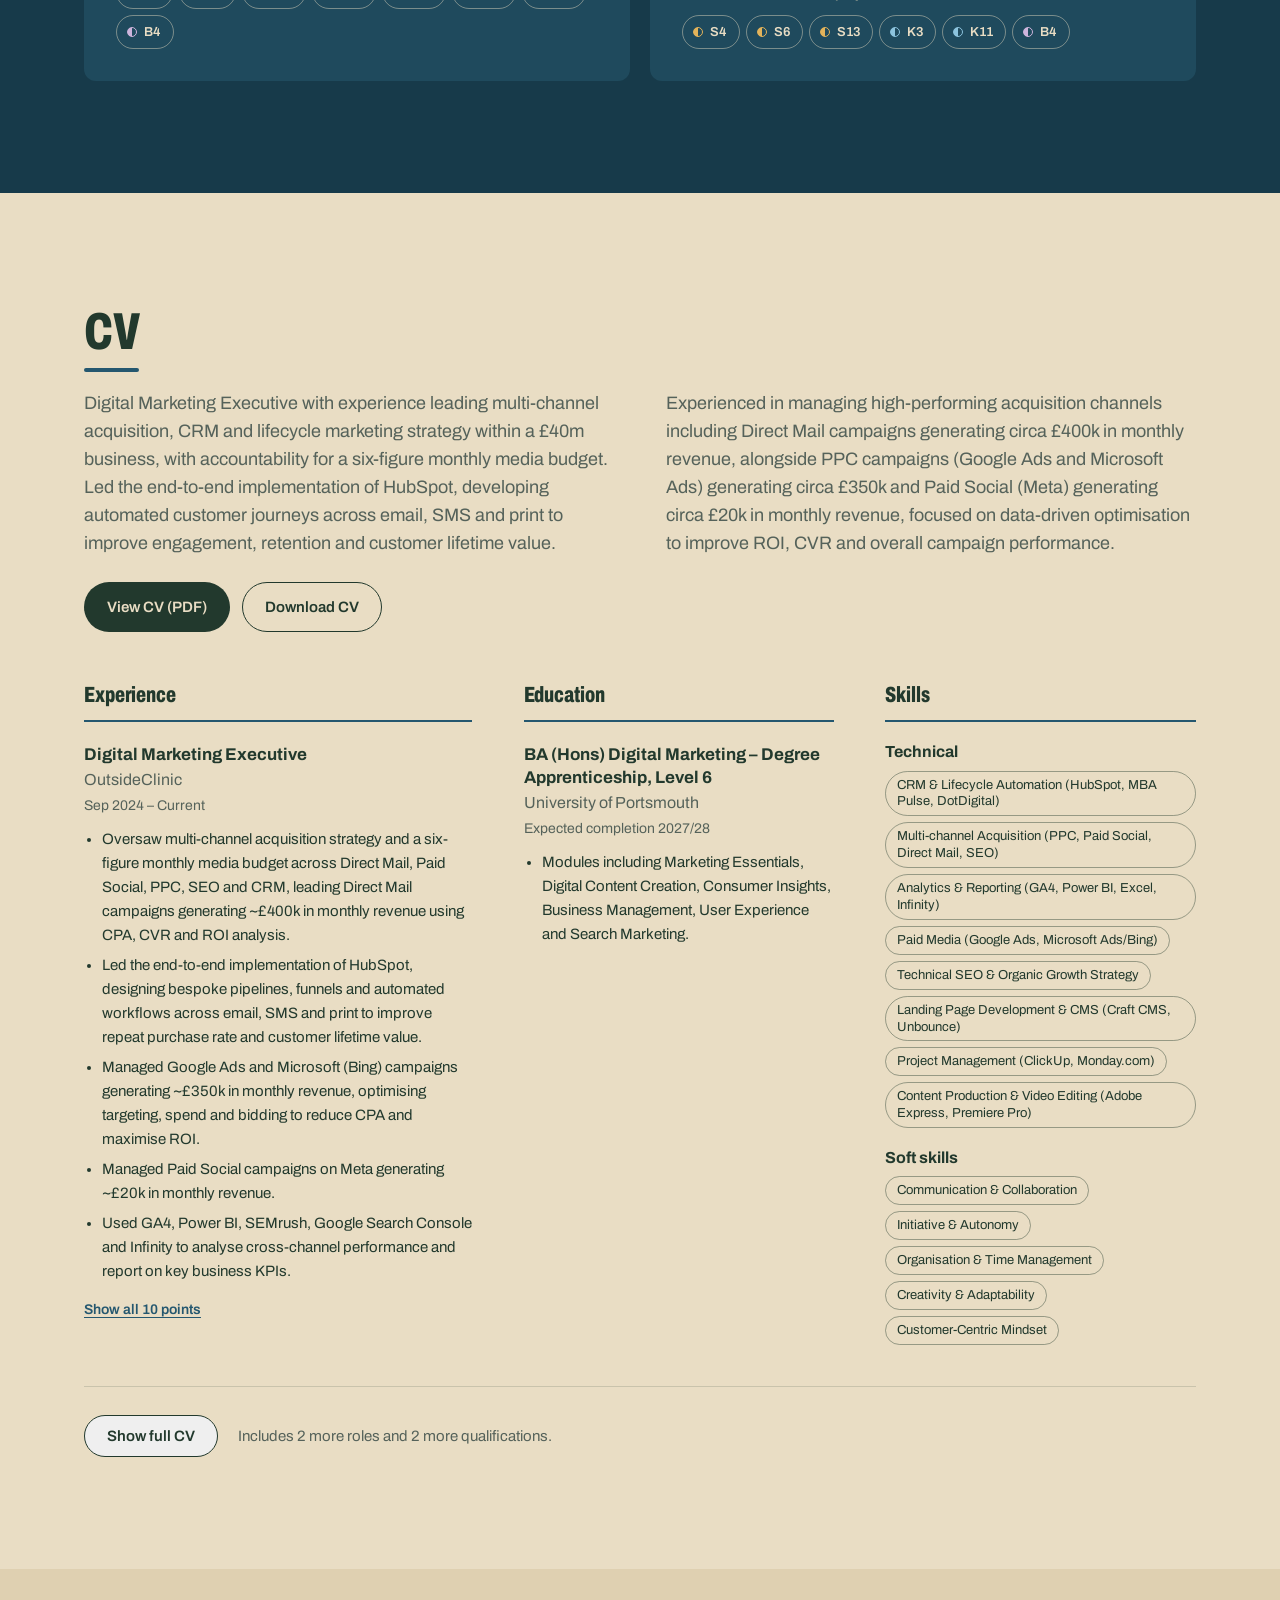
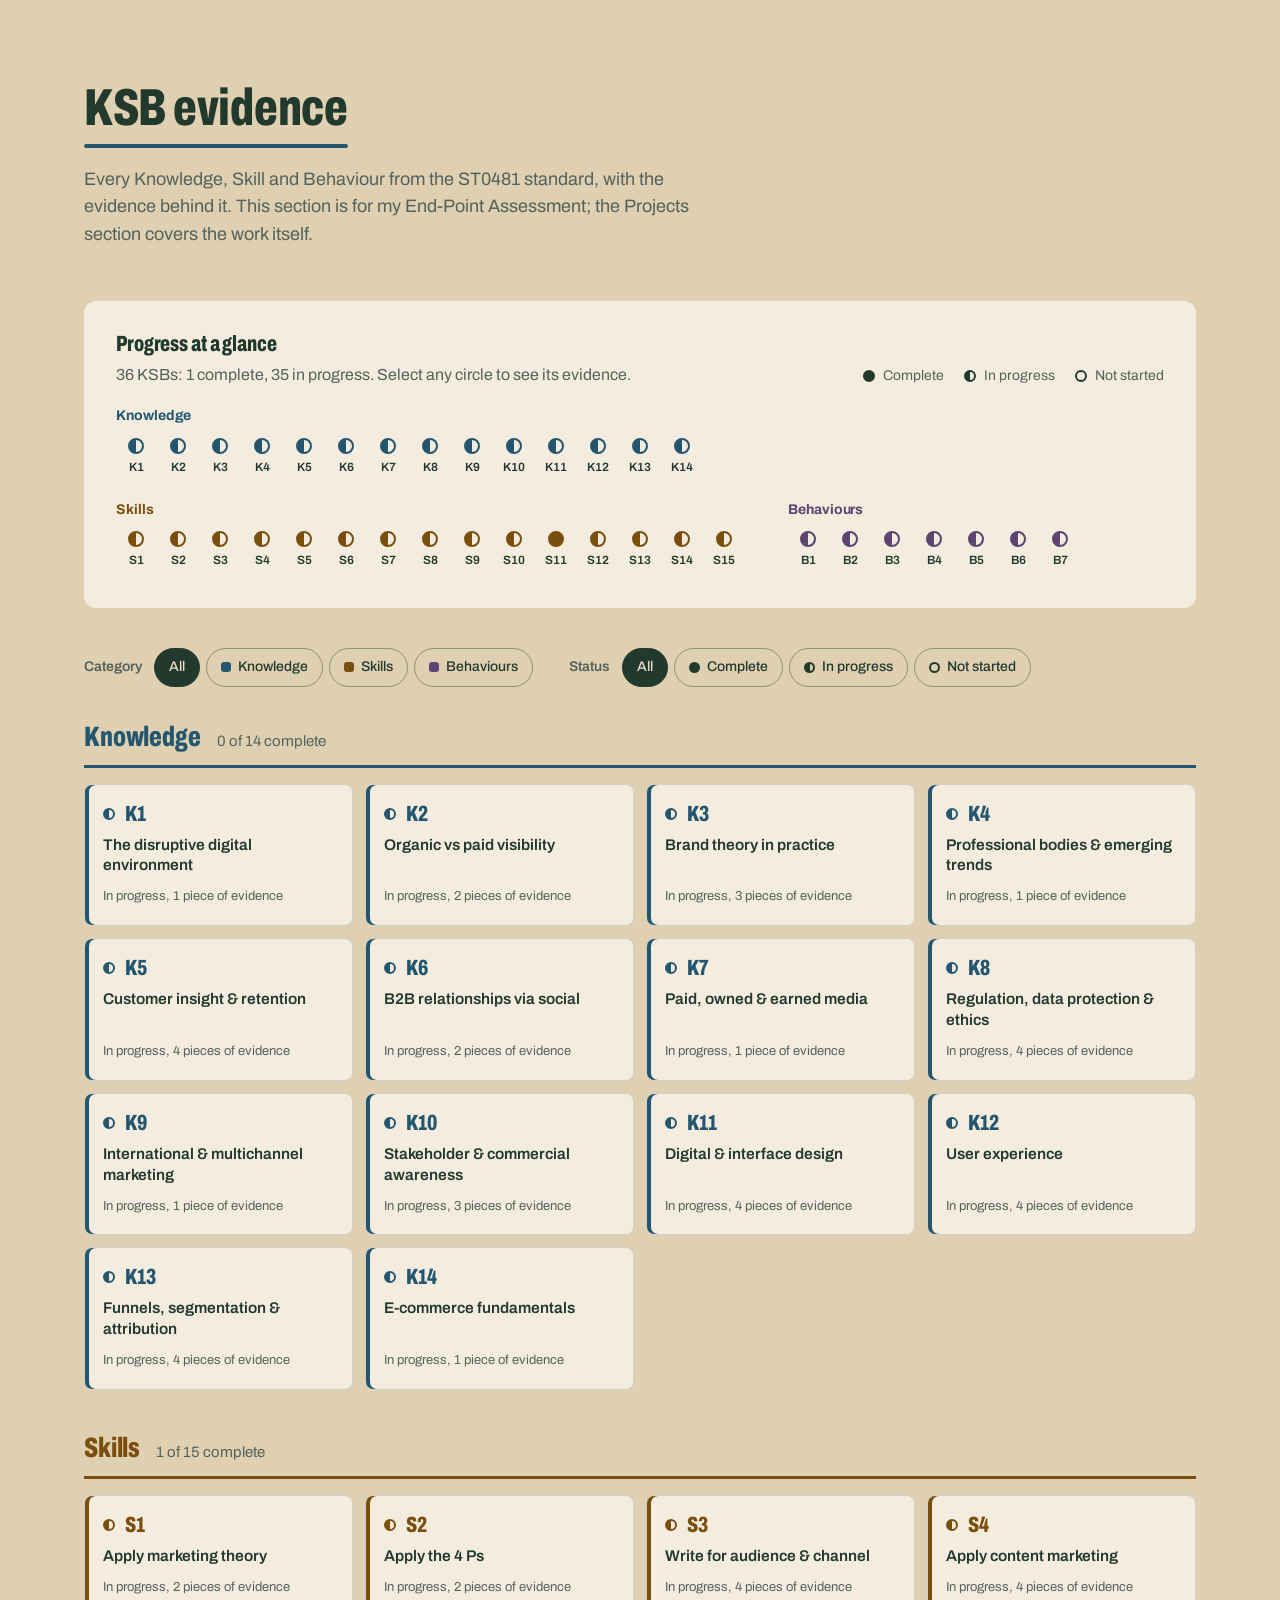
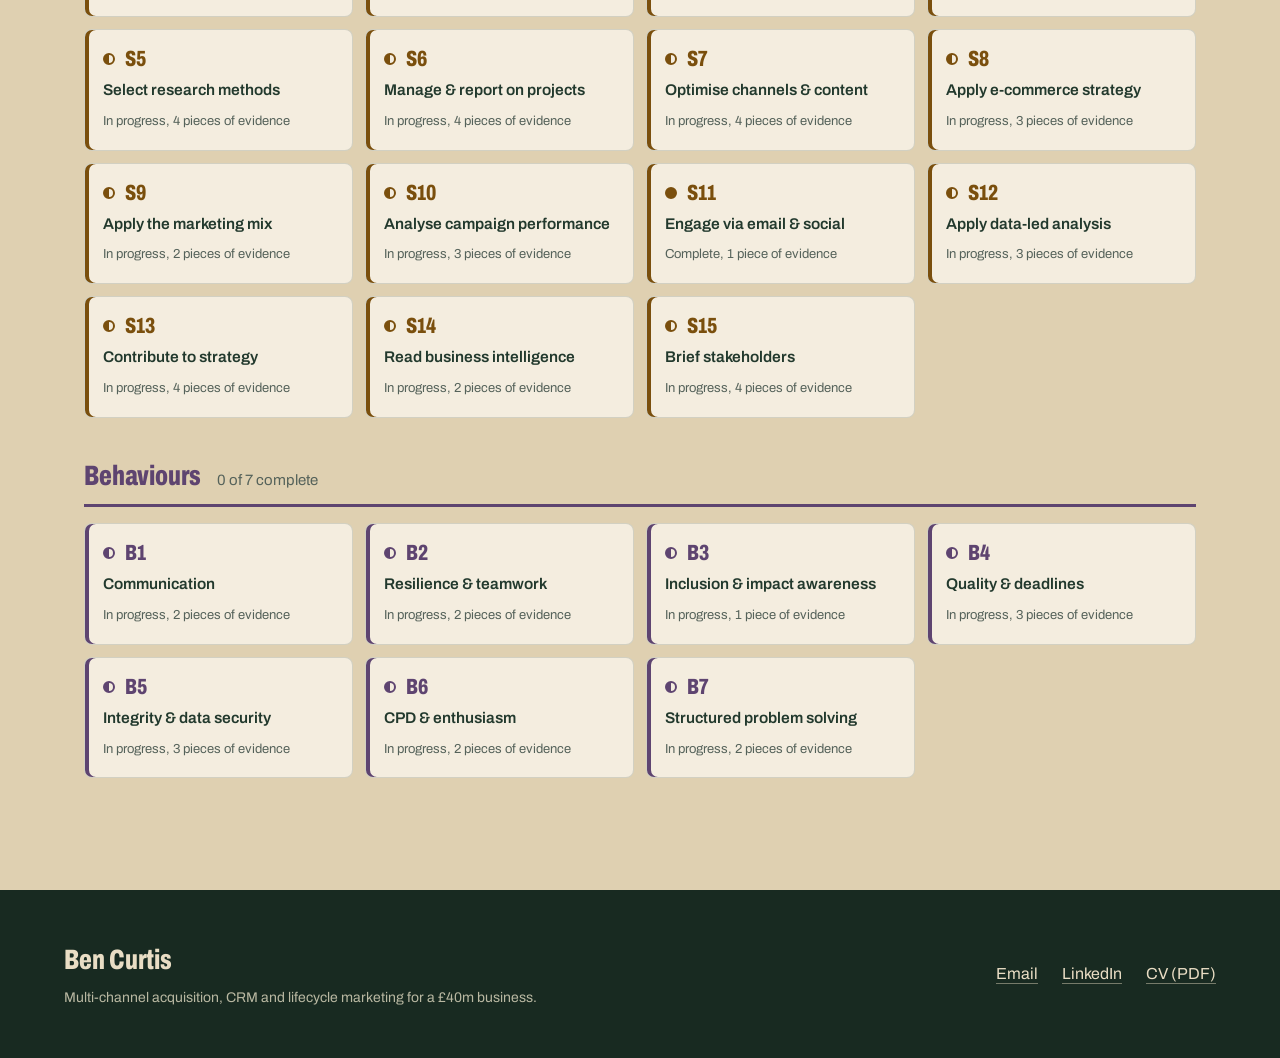
==== commit 8c7a6b02: "KSB popup: step to the previous or next KSB - Previous/next bar pinned to the bottom of the popup, w" ====
--- a/index.html
+++ b/index.html
@@ -24,9 +24,9 @@
 <link rel="preconnect" href="https://fonts.googleapis.com">
 <link rel="preconnect" href="https://fonts.gstatic.com" crossorigin>
 <link href="https://fonts.googleapis.com/css2?family=Archivo:ital,wdth,wght@0,62..125,400..800;1,62..125,400..800&display=swap" rel="stylesheet">
-<link rel="stylesheet" href="styles.css?v=20261031d">
+<link rel="stylesheet" href="styles.css?v=20261031e">
 <!-- KSB evidence (University) – remove this line when retiring the section -->
-<link rel="stylesheet" href="ksb.css?v=20261031d">
+<link rel="stylesheet" href="ksb.css?v=20261031e">
 </head>
 <body>
 
@@ -188,20 +188,27 @@
 <div class="modal-backdrop" id="modalBackdrop" data-ksb hidden>
   <div class="modal" role="dialog" aria-modal="true" aria-labelledby="modalTitle">
     <button class="modal-close" id="modalClose" aria-label="Close"><svg aria-hidden="true" viewBox="0 0 24 24"><path d="M6 6l12 12M18 6L6 18"/></svg></button>
-    <p class="modal-code" id="modalCode"></p>
-    <h3 id="modalTitle"></h3>
-    <p class="modal-status" id="modalStatus"></p>
-    <p class="modal-desc" id="modalDesc"></p>
-    <div class="modal-evidence" id="modalEvidence"></div>
+    <div class="modal-body" id="modalBody">
+      <p class="modal-code" id="modalCode"></p>
+      <h3 id="modalTitle"></h3>
+      <p class="modal-status" id="modalStatus"></p>
+      <p class="modal-desc" id="modalDesc"></p>
+      <div class="modal-evidence" id="modalEvidence"></div>
+    </div>
+    <nav class="modal-ksb-nav" id="modalKsbNav" aria-label="Other KSBs">
+      <button type="button" class="ksb-step ksb-step-prev" id="ksbPrev"></button>
+      <span class="ksb-step-pos" id="ksbPos" aria-live="polite"></span>
+      <button type="button" class="ksb-step ksb-step-next" id="ksbNext"></button>
+    </nav>
   </div>
 </div>
 
 <!-- ?v= forces browsers to fetch fresh files after each update; change it whenever the files change -->
-<script src="data.js?v=20261031d"></script>
+<script src="data.js?v=20261031e"></script>
 <!-- KSB evidence (University) – remove these two lines when retiring the section -->
-<script src="ksb-data.js?v=20261031d"></script>
-<script src="script.js?v=20261031d"></script>
-<script src="ksb.js?v=20261031d"></script>
-<script src="contours.js?v=20261031d"></script>
+<script src="ksb-data.js?v=20261031e"></script>
+<script src="script.js?v=20261031e"></script>
+<script src="ksb.js?v=20261031e"></script>
+<script src="contours.js?v=20261031e"></script>
 </body>
 </html>
--- a/ksb.css
+++ b/ksb.css
@@ -232,3 +232,40 @@
 @media (pointer: coarse){
   .chip{ padding: 10px 14px; }
 }
+
+/* ---------- Previous / next KSB, pinned to the bottom of the popup ---------- */
+.modal-ksb-nav{
+  position: sticky; bottom: -36px;
+  margin: 26px -36px -36px;
+  padding: 12px 20px;
+  background: var(--sand-card);
+  border-top: 1px solid var(--line);
+  border-radius: 0 0 12px 12px;
+  display: grid; grid-template-columns: minmax(0, 1fr) auto minmax(0, 1fr);
+  align-items: center; gap: 10px;
+}
+.ksb-step{
+  font: inherit; color: var(--pine);
+  background: none; border: 0; border-radius: 8px;
+  padding: 8px 10px;
+  display: flex; align-items: center; gap: 8px;
+  min-width: 0; min-height: 44px;
+  cursor: pointer;
+  transition: background-color .15s ease, transform .12s ease;
+}
+.ksb-step:hover{ background: var(--sand); }
+.ksb-step:active{ transform: scale(.97); }
+.ksb-step-prev{ justify-self: start; text-align: left; }
+.ksb-step-next{ justify-self: end; text-align: right; grid-column: 3; }
+.ksb-step svg{ width: 18px; height: 18px; flex-shrink: 0; fill: none; stroke: currentColor; stroke-width: 2; stroke-linecap: round; stroke-linejoin: round; transition: transform .2s ease; }
+.ksb-step-prev:hover svg{ transform: translateX(-3px); }
+.ksb-step-next:hover svg{ transform: translateX(3px); }
+.ksb-step-text{ display: flex; flex-direction: column; min-width: 0; line-height: 1.25; }
+.ksb-step-code{ font-weight: 800; font-variation-settings: var(--display); font-size: 1.125rem; color: var(--cat, var(--pine)); }
+.ksb-step-title{ font-size: 13px; color: var(--moss); white-space: nowrap; overflow: hidden; text-overflow: ellipsis; }
+.ksb-step-pos{ grid-column: 2; grid-row: 1; font-size: 13px; color: var(--moss); white-space: nowrap; font-variant-numeric: tabular-nums; }
+
+@media (max-width: 480px){
+  .modal-ksb-nav{ bottom: -28px; margin: 22px -20px -28px; padding: 10px 8px; }
+  .ksb-step-title{ display: none; }
+}
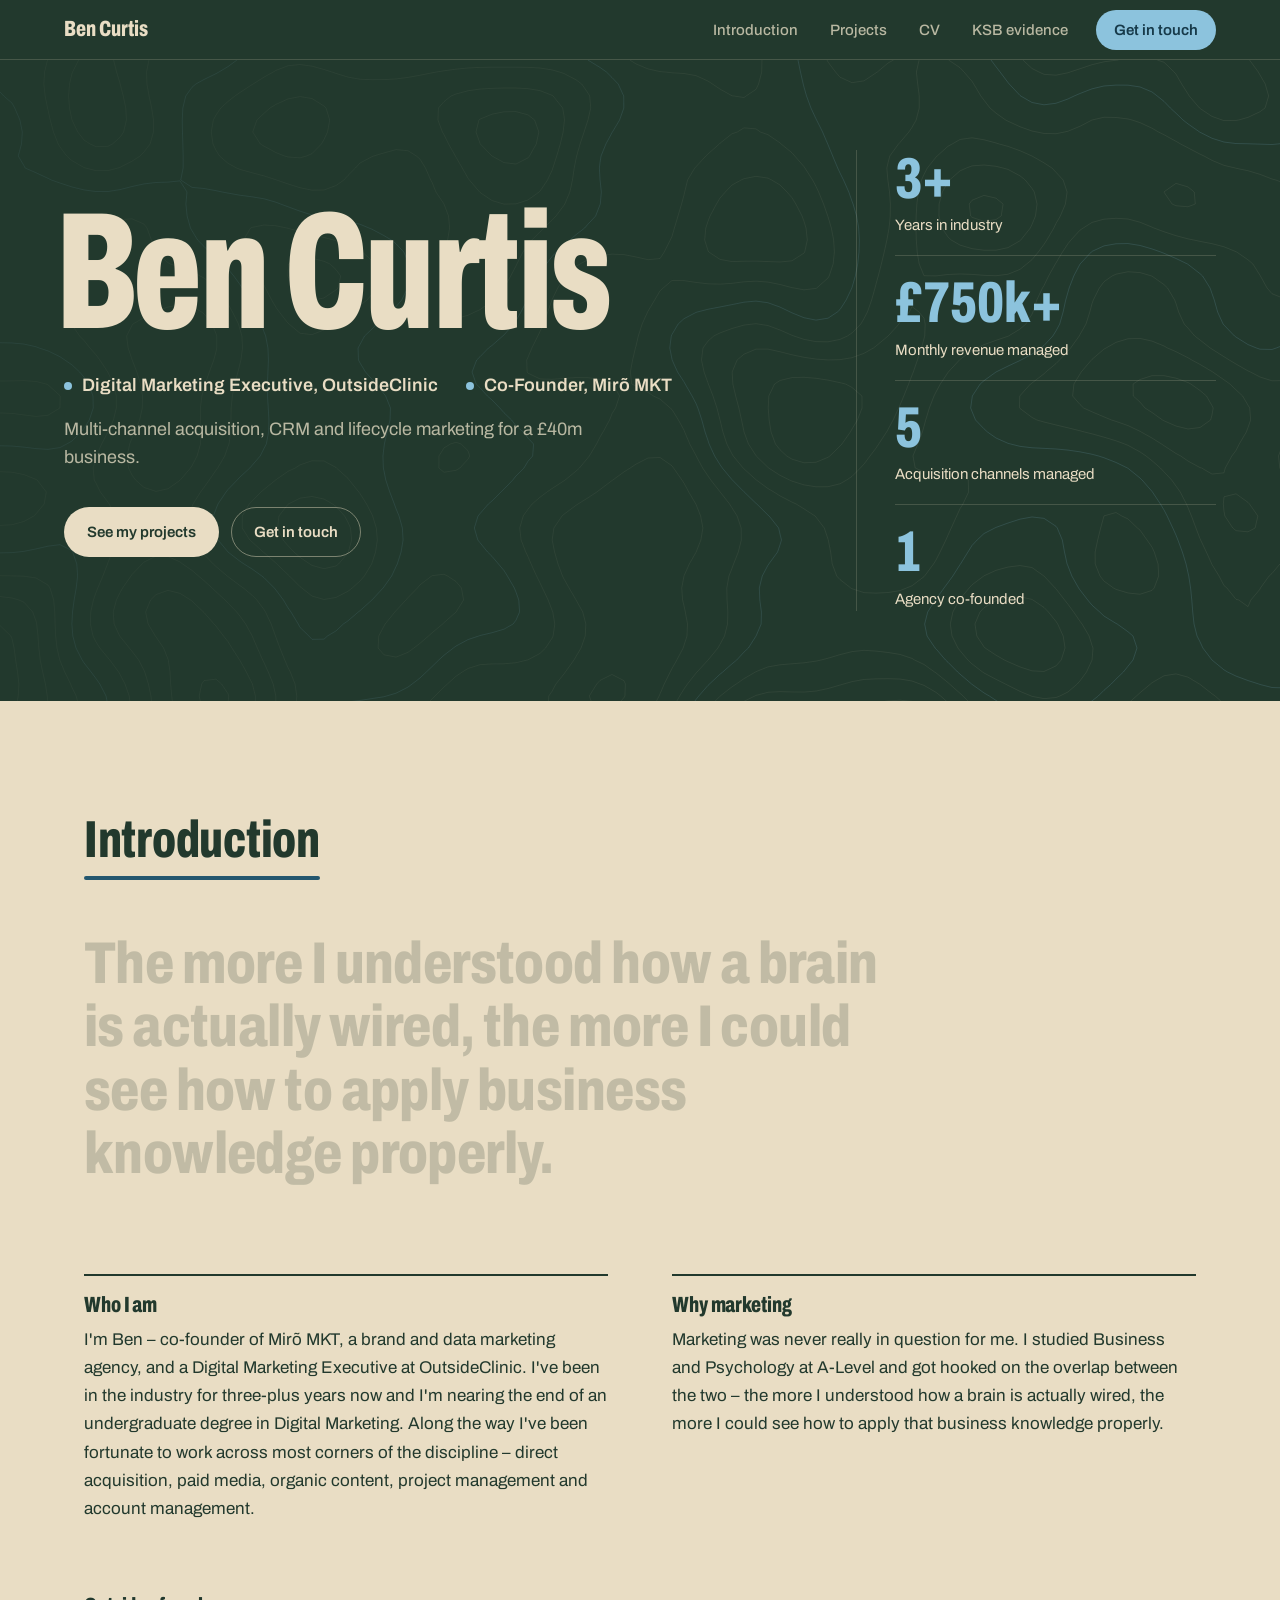
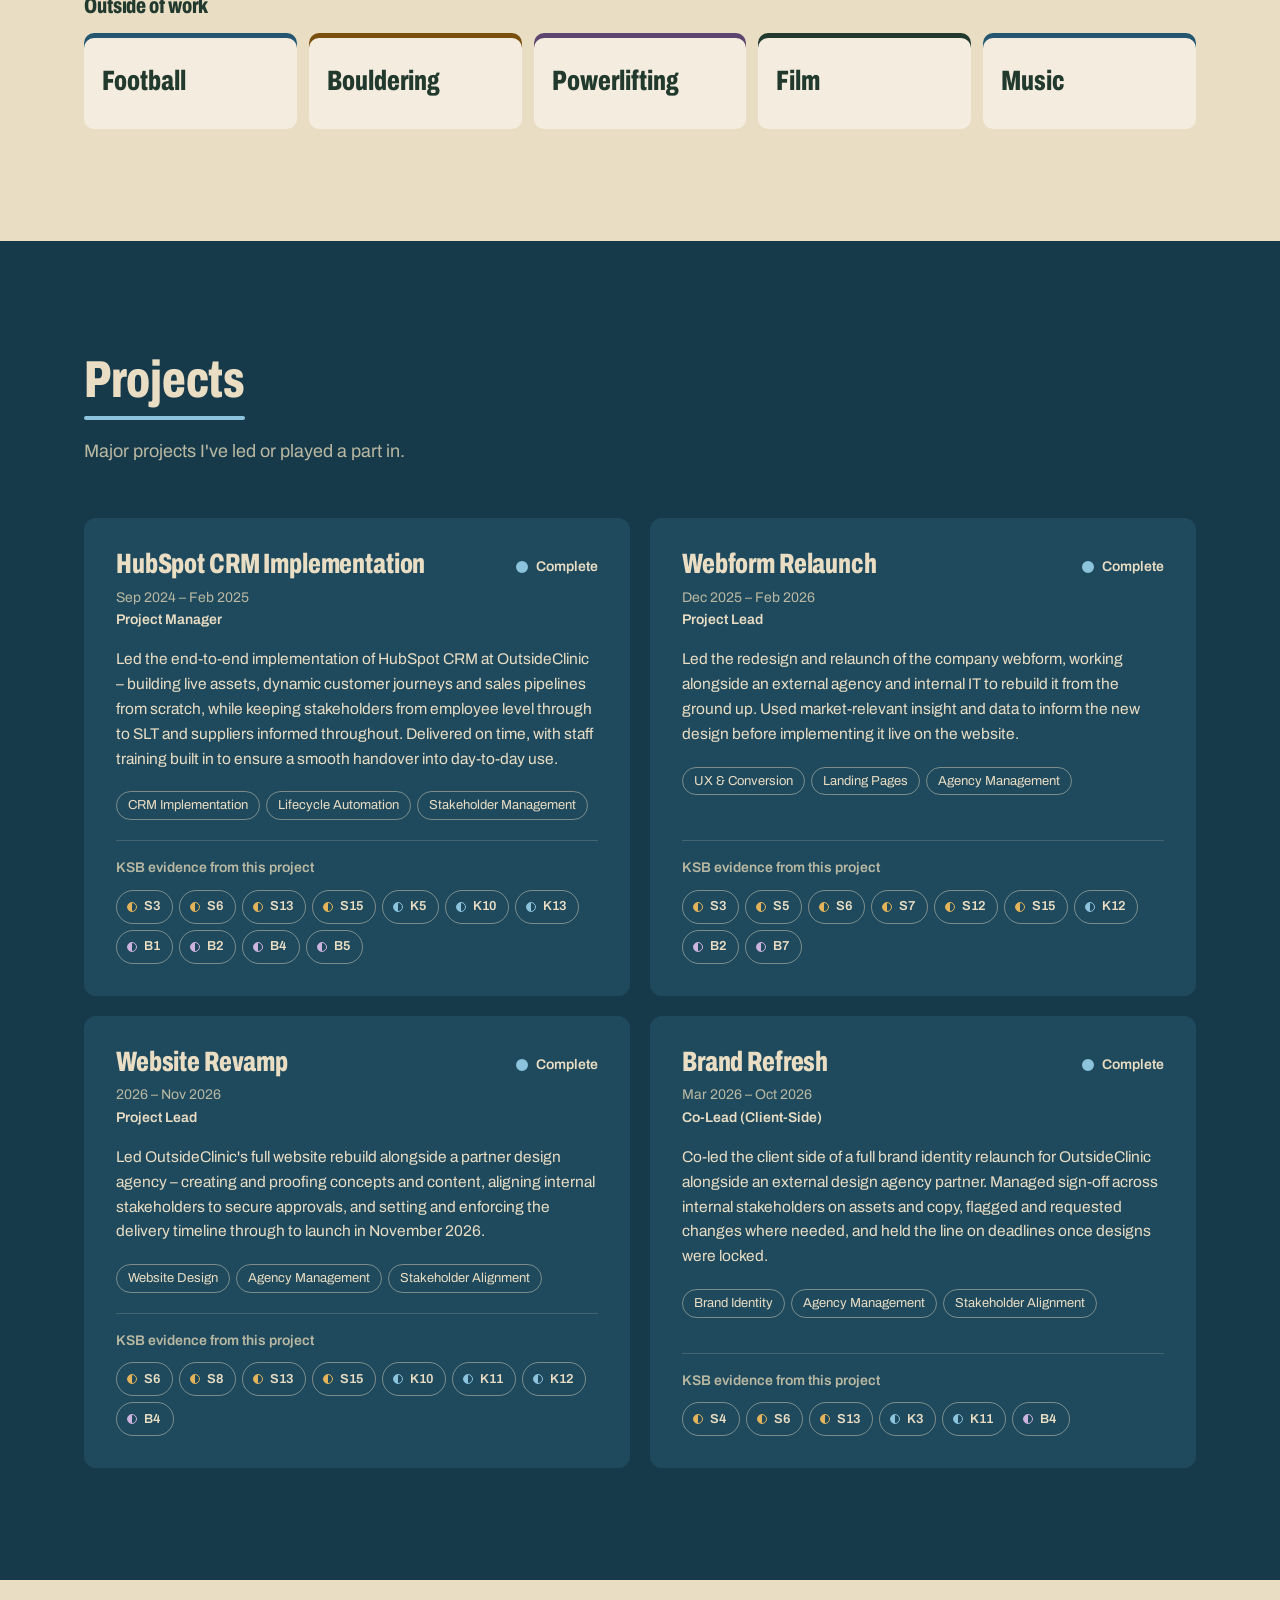
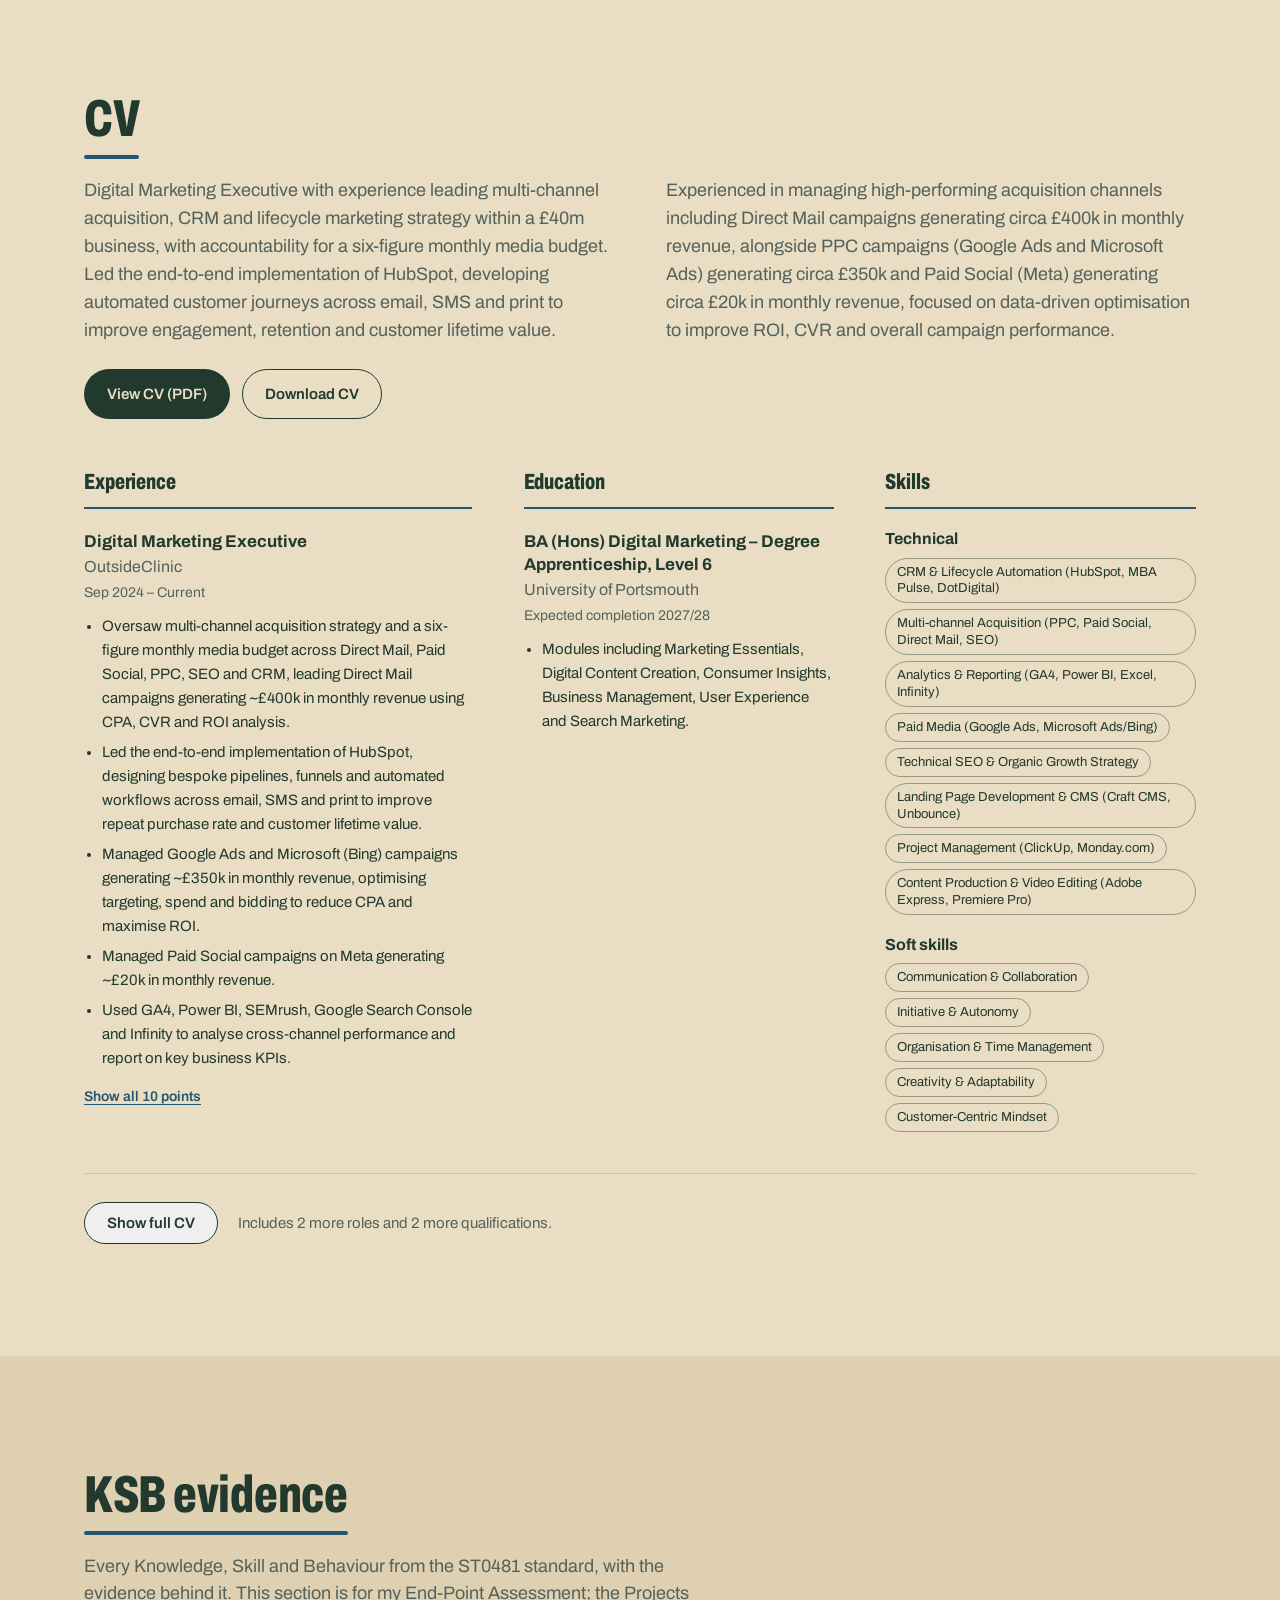
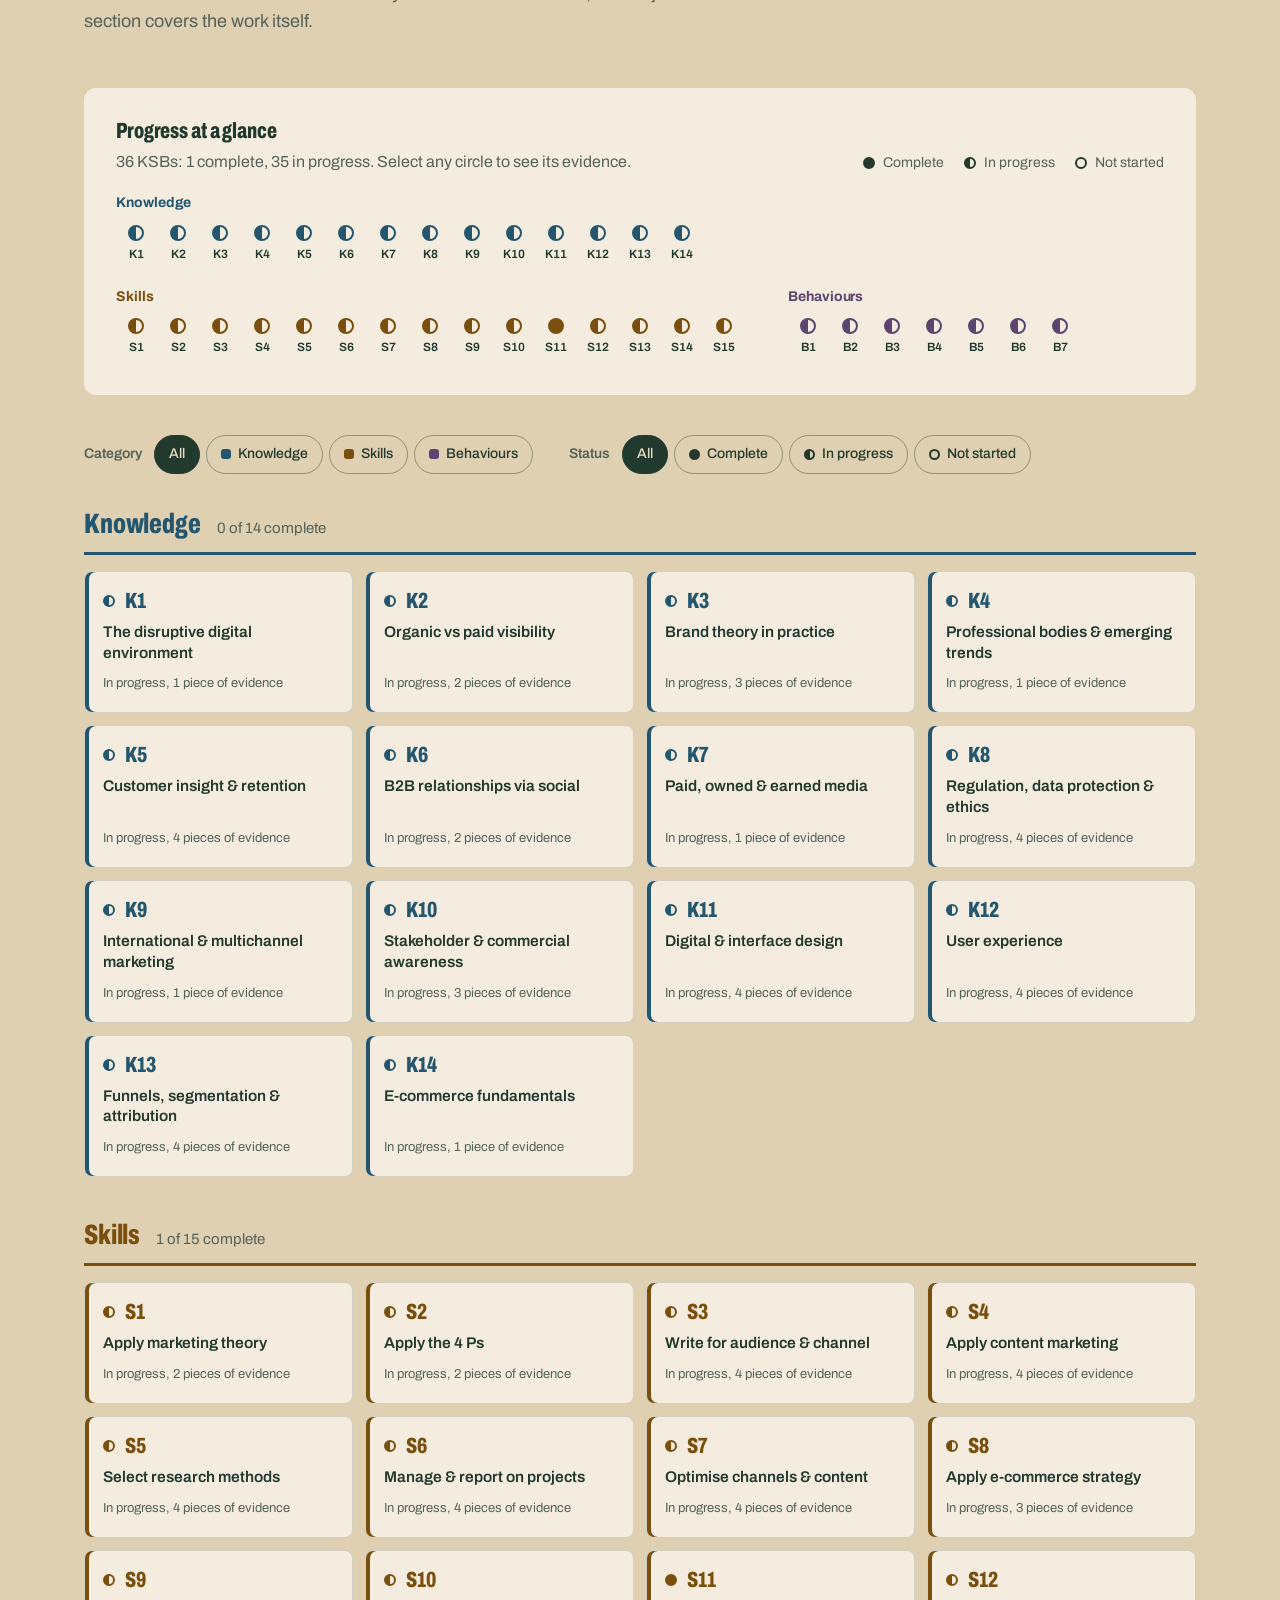
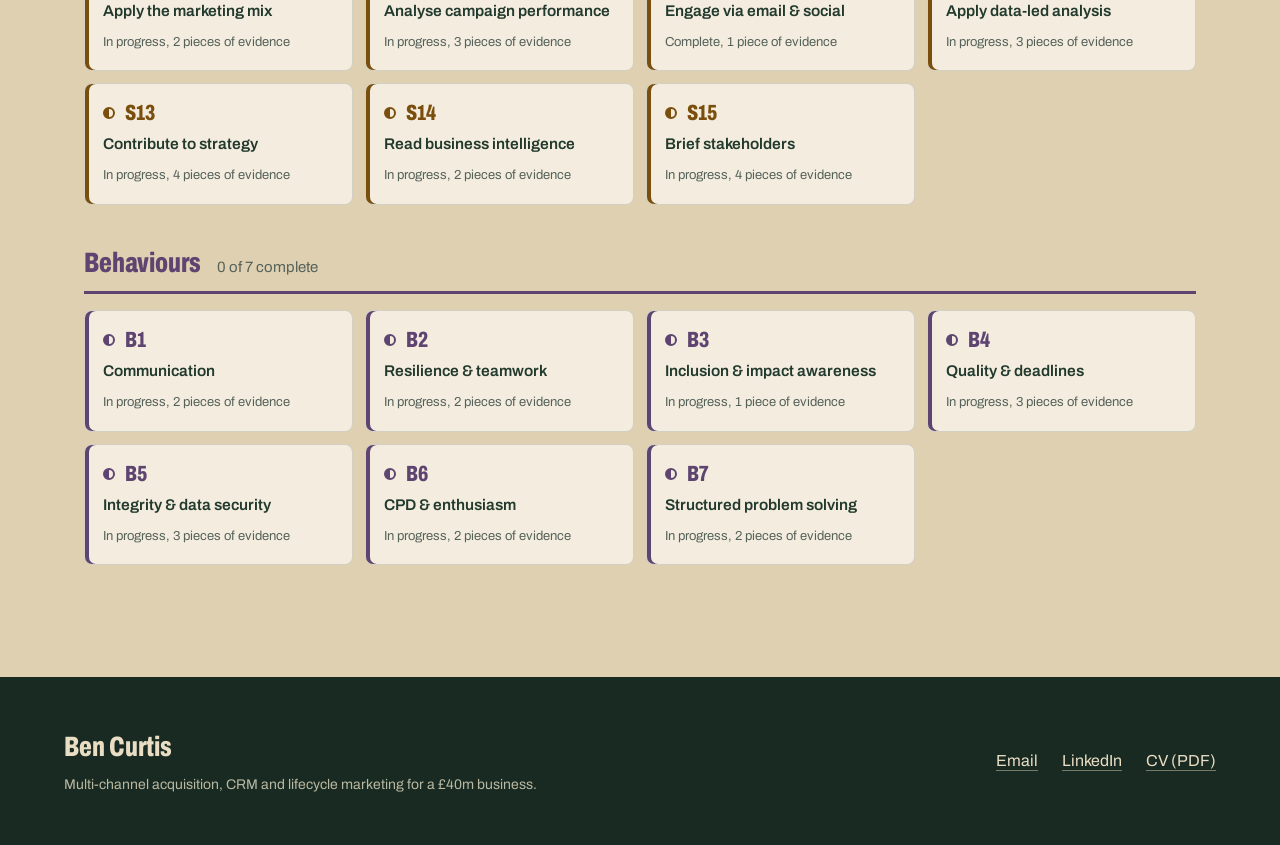
==== commit 06c7c332: "Hide result placeholders; mark Website Revamp as complete - Results in [square brackets] are treated" ====
--- a/index.html
+++ b/index.html
@@ -24,9 +24,9 @@
 <link rel="preconnect" href="https://fonts.googleapis.com">
 <link rel="preconnect" href="https://fonts.gstatic.com" crossorigin>
 <link href="https://fonts.googleapis.com/css2?family=Archivo:ital,wdth,wght@0,62..125,400..800;1,62..125,400..800&display=swap" rel="stylesheet">
-<link rel="stylesheet" href="styles.css?v=20261031e">
+<link rel="stylesheet" href="styles.css?v=20261106a">
 <!-- KSB evidence (University) – remove this line when retiring the section -->
-<link rel="stylesheet" href="ksb.css?v=20261031e">
+<link rel="stylesheet" href="ksb.css?v=20261106a">
 </head>
 <body>
 
@@ -204,11 +204,11 @@
 </div>
 
 <!-- ?v= forces browsers to fetch fresh files after each update; change it whenever the files change -->
-<script src="data.js?v=20261031e"></script>
+<script src="data.js?v=20261106a"></script>
 <!-- KSB evidence (University) – remove these two lines when retiring the section -->
-<script src="ksb-data.js?v=20261031e"></script>
-<script src="script.js?v=20261031e"></script>
-<script src="ksb.js?v=20261031e"></script>
-<script src="contours.js?v=20261031e"></script>
+<script src="ksb-data.js?v=20261106a"></script>
+<script src="script.js?v=20261106a"></script>
+<script src="ksb.js?v=20261106a"></script>
+<script src="contours.js?v=20261106a"></script>
 </body>
 </html>
